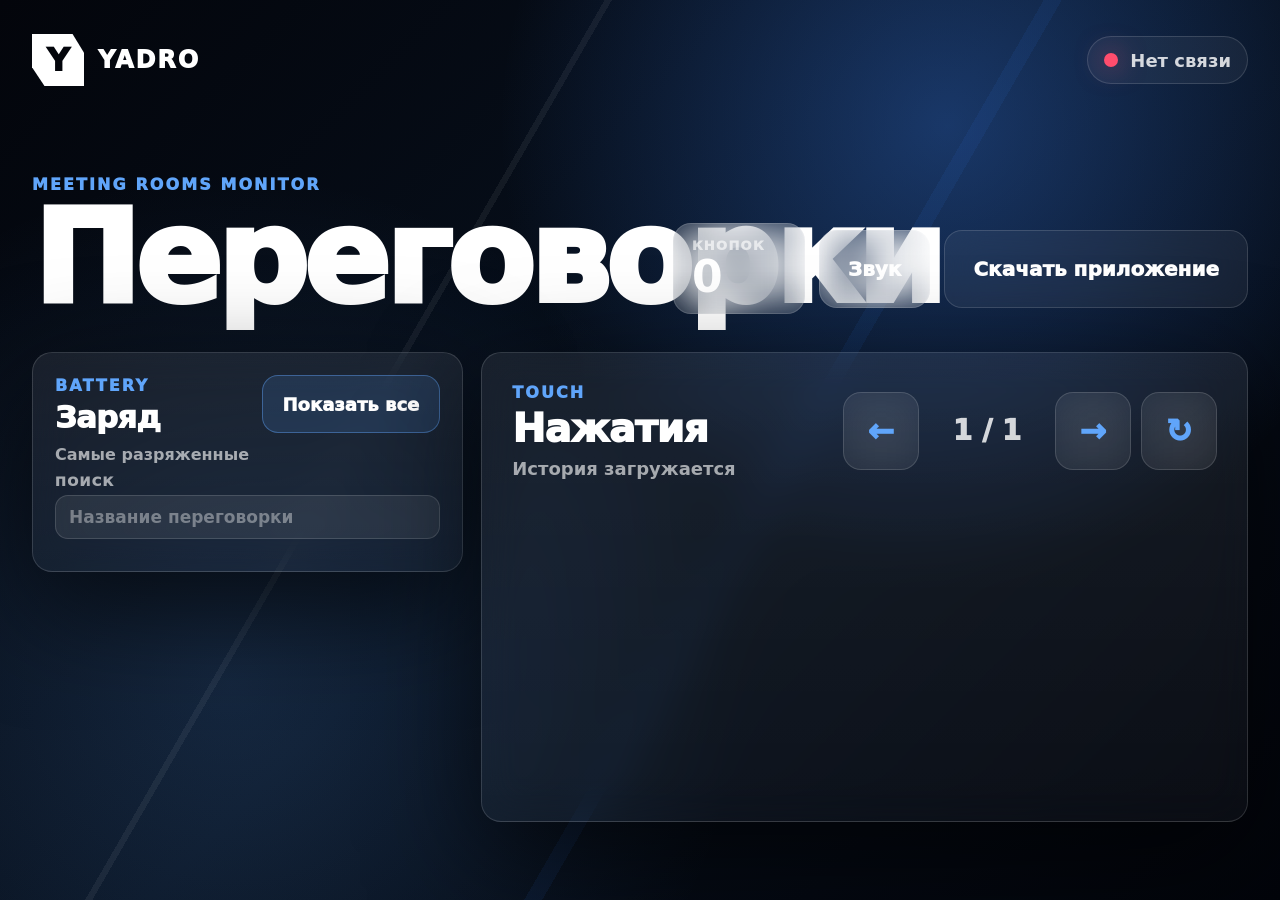
==== static/index.html @ 80857445 "Initial PereHomeLab release" ====
<!doctype html>
<html lang="ru">
  <head>
    <meta charset="utf-8" />
    <meta name="viewport" content="width=device-width, initial-scale=1" />
    <title>Переговорки</title>
    <link rel="stylesheet" href="/static/styles.css?v=16" />
  </head>
  <body>
    <main class="screen">
      <header class="top-nav">
        <div class="brand">
          <div class="brand-mark">Y</div>
          <div class="brand-text">YADRO</div>
        </div>
        <div class="nav-status">
          <span id="connectionBadge" class="dot wait"></span>
          <span id="statusText">Подключение</span>
        </div>
      </header>

      <section class="hero">
        <div class="hero-copy">
          <div class="kicker">Meeting rooms monitor</div>
          <h1>Переговорки</h1>
        </div>
        <div class="hero-metrics">
          <div class="metric">
            <span>Кнопок</span>
            <strong id="watchedCount">0</strong>
          </div>
          <button id="enableSoundButton" class="sound-button">Звук</button>
          <a class="download-button" href="/static/downloads/kiosk-browser.zip" download>Скачать приложение</a>
        </div>
      </section>

      <section class="layout dashboard">
        <section class="battery-panel">
          <div class="panel-head compact">
            <div>
              <span class="section-label">Battery</span>
              <h2>Заряд</h2>
            </div>
            <button id="toggleBatteriesButton" class="mini-button">Показать все</button>
          </div>
          <div id="batterySummary" class="battery-summary">Самые разряженные</div>
          <label class="battery-search">
            <span>Поиск</span>
            <input id="batterySearchInput" type="search" placeholder="Название переговорки" autocomplete="off" />
          </label>
          <div id="batteryList" class="battery-list"></div>
        </section>

        <section class="history-panel">
          <div class="panel-head compact">
            <div>
              <span class="section-label">Touch</span>
              <h2>Нажатия</h2>
              <div id="historySummary" class="history-summary">История загружается</div>
            </div>
            <div class="pager">
              <button id="prevPageButton" class="ghost-button">←</button>
              <div id="pageInfo" class="page-info">1 / 1</div>
              <button id="nextPageButton" class="ghost-button">→</button>
              <button id="refreshHistoryButton" class="ghost-button">↻</button>
            </div>
          </div>
          <div id="historyList" class="history-list"></div>
        </section>
      </section>
    </main>

    <section id="popup" class="popup hidden">
      <div class="popup-card">
        <div class="popup-top">
          <div>
            <span class="section-label">Alert</span>
            <h2 id="popupTitle">Нажатие</h2>
          </div>
          <span id="popupCount" class="popup-count">1</span>
        </div>
        <div id="popupList" class="popup-list"></div>
        <button id="clearPopupButton" class="fa-button popup-fa">...</button>
      </div>
    </section>

    <section id="detailsModal" class="details-modal hidden">
      <div class="details-card">
        <button id="detailsCloseButton" class="details-close">×</button>
        <span class="section-label">Детали</span>
        <h2 id="detailsName">Переговорка</h2>
        <dl class="details-grid">
          <div>
            <dt>Нажата</dt>
            <dd id="detailsPressedAt">—</dd>
          </div>
          <div>
            <dt id="detailsAckLabel">...</dt>
            <dd id="detailsAcknowledgedAt">—</dd>
          </div>
        </dl>
      </div>
    </section>

    <audio id="alertAudio" preload="auto"></audio>
    <script src="/static/app.js?v=17"></script>
  </body>
</html>
---- static/styles.css ----
:root {
  color-scheme: dark;
  --bg: #02040a;
  --panel: rgba(7, 11, 20, 0.86);
  --panel-solid: #080d18;
  --panel-soft: rgba(255, 255, 255, 0.055);
  --line: rgba(255, 255, 255, 0.14);
  --text: #ffffff;
  --muted: rgba(255, 255, 255, 0.62);
  --soft: rgba(255, 255, 255, 0.82);
  --blue: #3b82f6;
  --blue-2: #60a5fa;
  --green: #40d98f;
  --red: #ff4d6d;
  --amber: #ffd54a;
  --shadow: 0 34px 110px rgba(0, 0, 0, 0.62);
}

* {
  box-sizing: border-box;
}

html,
body {
  min-height: 100%;
}

body {
  margin: 0;
  min-height: 100vh;
  overflow-x: hidden;
  background:
    radial-gradient(circle at 74% 14%, rgba(59, 130, 246, 0.35), transparent 28rem),
    radial-gradient(circle at 18% 76%, rgba(96, 165, 250, 0.16), transparent 32rem),
    linear-gradient(135deg, #03050b 0%, #07101d 48%, #02040a 100%);
  color: var(--text);
  font-family: "Segoe UI", Inter, system-ui, sans-serif;
}

body::before {
  content: "";
  position: fixed;
  inset: 0;
  pointer-events: none;
  background:
    linear-gradient(120deg, transparent 0 58%, rgba(59, 130, 246, 0.1) 58% 59%, transparent 59%),
    linear-gradient(300deg, transparent 0 66%, rgba(255, 255, 255, 0.075) 66% 66.4%, transparent 66.4%);
  opacity: 0.8;
}

.screen {
  position: relative;
  width: min(1840px, calc(100vw - 64px));
  min-height: 100vh;
  margin: 0 auto;
  padding: 28px 0 34px;
}

.top-nav {
  display: flex;
  align-items: center;
  justify-content: space-between;
  min-height: 64px;
}

.brand,
.nav-status,
.hero-metrics {
  display: flex;
  align-items: center;
}

.brand {
  gap: 14px;
}

.brand-mark {
  display: grid;
  place-items: center;
  width: 52px;
  height: 52px;
  background: #fff;
  color: #03050b;
  font-size: 32px;
  font-weight: 1000;
  line-height: 1;
  clip-path: polygon(0 0, 78% 0, 100% 36%, 100% 100%, 24% 100%, 0 64%);
}

.brand-text {
  font-size: 24px;
  font-weight: 1000;
  letter-spacing: 0.08em;
}

.nav-status {
  gap: 12px;
  min-height: 48px;
  padding: 0 16px;
  border: 1px solid var(--line);
  border-radius: 999px;
  background: rgba(255, 255, 255, 0.05);
  color: var(--soft);
  font-size: 18px;
  font-weight: 800;
}

.dot {
  width: 14px;
  height: 14px;
  border-radius: 999px;
  background: var(--muted);
}

.dot.ok {
  background: var(--green);
  box-shadow: 0 0 28px rgba(64, 217, 143, 0.78);
}

.dot.error {
  background: var(--red);
  box-shadow: 0 0 28px rgba(255, 77, 109, 0.72);
}

.dot.wait {
  background: var(--amber);
  box-shadow: 0 0 28px rgba(255, 213, 74, 0.64);
}

.hero {
  display: grid;
  grid-template-columns: minmax(0, 1fr) auto;
  align-items: end;
  gap: 32px;
  min-height: 260px;
  padding: 34px 0 38px;
}

.kicker,
.section-label {
  color: var(--blue-2);
  font-size: 16px;
  font-weight: 1000;
  letter-spacing: 0.13em;
  text-transform: uppercase;
}

h1,
h2,
p {
  margin: 0;
}

h1 {
  margin-top: 10px;
  font-size: clamp(86px, 10vw, 172px);
  font-weight: 1000;
  line-height: 0.86;
  letter-spacing: -0.04em;
}

h2 {
  margin-top: 8px;
  font-size: clamp(34px, 3.1vw, 58px);
  font-weight: 950;
  line-height: 0.95;
  letter-spacing: -0.025em;
}

.hero-metrics {
  gap: 14px;
}

.metric,
.sound-button,
.download-button,
.ghost-button {
  border: 1px solid var(--line);
  background: rgba(255, 255, 255, 0.06);
  backdrop-filter: blur(18px);
}

.metric {
  min-width: 132px;
  padding: 14px 18px;
  border-radius: 18px;
}

.metric span {
  display: block;
  color: var(--muted);
  font-size: 13px;
  font-weight: 1000;
  letter-spacing: 0.1em;
  text-transform: uppercase;
}

.metric strong {
  display: block;
  margin-top: 2px;
  font-size: 44px;
  line-height: 1;
}

.sound-button,
.download-button,
.ghost-button {
  min-height: 78px;
  border-radius: 18px;
  color: var(--text);
  cursor: pointer;
  font: inherit;
  font-size: 20px;
  font-weight: 950;
}

.sound-button,
.download-button {
  padding: 0 28px;
}

.download-button {
  display: inline-flex;
  align-items: center;
  justify-content: center;
  text-decoration: none;
  white-space: nowrap;
}

.download-button:hover {
  border-color: rgba(255, 255, 255, 0.34);
  background: rgba(96, 165, 250, 0.18);
}

.ghost-button {
  width: 76px;
  color: var(--blue-2);
  font-size: 32px;
}

.ghost-button:disabled {
  cursor: not-allowed;
  opacity: 0.28;
}

.layout {
  display: grid;
  gap: 18px;
}

.layout.single {
  grid-template-columns: 1fr;
}

.history-panel {
  border: 1px solid var(--line);
  border-radius: 20px;
  background: linear-gradient(180deg, rgba(255,255,255,0.07), rgba(255,255,255,0.035));
  box-shadow: var(--shadow);
  backdrop-filter: blur(20px);
}

.history-panel {
  min-height: calc(100vh - 430px);
  padding: 30px;
}

.panel-head {
  display: flex;
  align-items: flex-start;
  justify-content: space-between;
  gap: 24px;
  margin-bottom: 24px;
}

.panel-head.compact {
  align-items: center;
}

.pager {
  display: flex;
  align-items: center;
  gap: 10px;
}

.page-info {
  min-width: 116px;
  color: var(--soft);
  font-size: 28px;
  font-weight: 1000;
  text-align: center;
}

.fa-button {
  min-width: 154px;
  min-height: 84px;
  border: 0;
  border-radius: 18px;
  background: #fff;
  color: #03050b;
  cursor: pointer;
  font: inherit;
  font-size: 36px;
  font-weight: 1000;
  box-shadow: 0 18px 55px rgba(255, 255, 255, 0.16);
}

.fa-button:hover:not(:disabled) {
  background: var(--blue);
  color: #fff;
}

.fa-button:disabled {
  cursor: not-allowed;
  opacity: 0.28;
  box-shadow: none;
}

.popup-list,
.history-list {
  display: grid;
}

.popup-list {
  gap: 16px;
  max-height: min(52vh, 560px);
  overflow-y: auto;
  overscroll-behavior: contain;
  padding-right: 8px;
}

.popup-list::-webkit-scrollbar {
  width: 10px;
}

.popup-list::-webkit-scrollbar-track {
  background: rgba(255, 255, 255, 0.06);
  border-radius: 999px;
}

.popup-list::-webkit-scrollbar-thumb {
  background: rgba(96, 165, 250, 0.72);
  border-radius: 999px;
}

.history-list {
  grid-template-columns: repeat(auto-fit, minmax(360px, 1fr));
  gap: 12px;
  max-height: none;
  overflow: visible;
}

.press,
.history-item {
  display: grid;
  grid-template-columns: minmax(0, 1fr) auto;
  gap: 20px;
  align-items: center;
  border: 1px solid var(--line);
  border-radius: 18px;
  background: rgba(255, 255, 255, 0.06);
}

.press {
  min-height: 130px;
  padding: 24px;
  border-left: 8px solid var(--blue);
  background:
    linear-gradient(90deg, rgba(59, 130, 246, 0.24), rgba(255,255,255,0.055) 42%),
    rgba(255, 255, 255, 0.055);
}

.history-item {
  min-height: 86px;
  padding: 16px 18px;
  cursor: pointer;
  transition: border-color 0.18s ease, background 0.18s ease, transform 0.18s ease;
}

.history-item:hover,
.history-item:focus-visible {
  border-color: rgba(96, 165, 250, 0.68);
  background: rgba(96, 165, 250, 0.12);
  outline: none;
  transform: translateY(-1px);
}

.history-item.fresh {
  border-color: rgba(255, 213, 74, 0.72);
  background:
    linear-gradient(90deg, rgba(255, 213, 74, 0.28), rgba(255, 255, 255, 0.06) 48%),
    rgba(255, 213, 74, 0.1);
  box-shadow: 0 0 0 1px rgba(255, 213, 74, 0.16), 0 18px 48px rgba(255, 213, 74, 0.1);
}

.history-item.fresh .time {
  color: var(--amber);
}

.name {
  color: var(--text);
  font-size: clamp(32px, 3.2vw, 60px);
  font-weight: 1000;
  line-height: 1.02;
  letter-spacing: -0.025em;
  word-break: break-word;
}

.time {
  margin-top: 10px;
  color: var(--blue-2);
  font-size: clamp(22px, 1.9vw, 34px);
  font-weight: 950;
}

.history-item .name {
  font-size: clamp(22px, 1.65vw, 34px);
  letter-spacing: -0.015em;
}

.history-item .time {
  margin-top: 6px;
  color: var(--muted);
  font-size: clamp(15px, 1vw, 20px);
}

.popup {
  position: fixed;
  inset: 0;
  z-index: 20;
  display: grid;
  place-items: center;
  padding: 56px;
  background: rgba(2, 4, 10, 0.78);
  backdrop-filter: blur(14px);
}

.popup.hidden {
  display: none;
}

.popup-card {
  width: min(1220px, calc(100vw - 112px));
  max-height: calc(100vh - 112px);
  display: flex;
  flex-direction: column;
  overflow: hidden;
  border: 1px solid rgba(255, 255, 255, 0.16);
  border-radius: 24px;
  background:
    radial-gradient(circle at 90% 0%, rgba(59, 130, 246, 0.28), transparent 26rem),
    #050816;
  box-shadow: var(--shadow);
  padding: 36px;
}

.popup-top {
  display: flex;
  align-items: flex-start;
  justify-content: space-between;
  gap: 24px;
  margin-bottom: 26px;
}

.popup-top h2 {
  font-size: clamp(64px, 6vw, 104px);
  letter-spacing: -0.05em;
}

.popup-count {
  min-width: 82px;
  padding: 14px 20px;
  border-radius: 18px;
  background: var(--blue);
  text-align: center;
  font-size: 42px;
  font-weight: 1000;
}

.popup .press {
  min-height: 152px;
  border-left-width: 10px;
}

.popup.many .popup-list {
  grid-template-columns: repeat(2, minmax(0, 1fr));
  max-height: min(50vh, 520px);
}

.popup.many .press {
  min-height: 118px;
  padding: 20px;
  border-left-width: 8px;
}

.popup.many .name {
  font-size: clamp(26px, 2.4vw, 44px);
}

.popup.many .time {
  margin-top: 6px;
  font-size: clamp(17px, 1.45vw, 26px);
}

.popup-fa {
  flex: 0 0 auto;
  width: 100%;
  min-height: 98px;
  margin-top: 24px;
  font-size: 46px;
}

.details-modal {
  position: fixed;
  inset: 0;
  z-index: 30;
  display: grid;
  place-items: center;
  padding: 42px;
  background: rgba(2, 4, 10, 0.72);
  backdrop-filter: blur(14px);
}

.details-modal.hidden {
  display: none;
}

.details-card {
  position: relative;
  width: min(760px, calc(100vw - 48px));
  border: 1px solid rgba(255, 255, 255, 0.16);
  border-radius: 24px;
  background:
    radial-gradient(circle at 88% 0%, rgba(59, 130, 246, 0.24), transparent 22rem),
    #050816;
  box-shadow: var(--shadow);
  padding: 34px;
}

.details-close {
  position: absolute;
  top: 18px;
  right: 18px;
  width: 46px;
  height: 46px;
  border: 1px solid var(--line);
  border-radius: 999px;
  background: rgba(255, 255, 255, 0.08);
  color: #fff;
  cursor: pointer;
  font-size: 32px;
  line-height: 1;
}

.details-card h2 {
  max-width: 620px;
  margin-top: 10px;
  font-size: clamp(38px, 5vw, 72px);
}

.details-grid {
  display: grid;
  gap: 16px;
  margin: 28px 0 0;
}

.details-grid div {
  border: 1px solid var(--line);
  border-radius: 16px;
  padding: 18px;
  background: rgba(255, 255, 255, 0.06);
}

.details-grid dt {
  color: var(--muted);
  font-size: 15px;
  font-weight: 1000;
  letter-spacing: 0.12em;
  text-transform: uppercase;
}

.details-grid dd {
  margin: 8px 0 0;
  color: var(--text);
  font-size: clamp(26px, 3vw, 42px);
  font-weight: 950;
}

@media (max-width: 1180px) {
  .hero {
    grid-template-columns: 1fr;
    min-height: auto;
    padding: 28px 0 30px;
  }

  .hero-metrics {
    justify-content: flex-start;
  }

  .history-list {
    grid-template-columns: repeat(2, minmax(0, 1fr));
    max-height: none;
  }
}

@media (max-width: 760px) {
  .screen {
    width: min(100vw - 24px, 680px);
    padding: 14px 0 20px;
  }

  .top-nav,
  .hero,
  .panel-head {
    grid-template-columns: 1fr;
    flex-direction: column;
    align-items: stretch;
  }

  .top-nav {
    gap: 14px;
  }

  .brand-mark {
    width: 42px;
    height: 42px;
    font-size: 26px;
  }

  .brand-text {
    font-size: 19px;
  }

  .nav-status {
    min-height: 44px;
    padding: 0 14px;
    font-size: 15px;
  }

  .hero {
    gap: 18px;
    padding: 28px 0 22px;
  }

  .kicker,
  .section-label {
    font-size: 12px;
  }

  h1 {
    font-size: clamp(54px, 18vw, 88px);
  }

  h2 {
    font-size: clamp(30px, 9vw, 42px);
  }

  .hero-metrics,
  .nav-status {
    justify-content: flex-start;
  }

  .hero-metrics {
    display: grid;
    grid-template-columns: repeat(3, minmax(0, 1fr));
    gap: 10px;
  }

  .metric {
    min-width: 0;
    padding: 12px 14px;
    border-radius: 14px;
  }

  .metric strong {
    font-size: 34px;
  }

  .sound-button,
  .download-button,
  .ghost-button {
    min-height: 62px;
    border-radius: 14px;
    font-size: 17px;
  }

  .layout {
    gap: 12px;
  }

  .history-panel {
    min-height: auto;
    padding: 16px;
    border-radius: 16px;
  }

  .panel-head {
    gap: 14px;
    margin-bottom: 16px;
  }

  .pager {
    display: grid;
    grid-template-columns: 1fr auto 1fr 1fr;
    gap: 8px;
  }

  .page-info {
    min-width: 76px;
    font-size: 18px;
  }

  .history-list {
    grid-template-columns: 1fr;
    gap: 10px;
  }

  .press,
  .history-item {
    grid-template-columns: 1fr;
    gap: 8px;
  }

  .history-item {
    min-height: 82px;
    padding: 14px 15px;
    border-radius: 14px;
  }

  .history-item .name {
    font-size: clamp(21px, 6vw, 28px);
    line-height: 1.08;
  }

  .history-item .time {
    margin-top: 5px;
    font-size: clamp(15px, 4.2vw, 18px);
  }

  .popup {
    align-items: stretch;
    padding: 12px;
  }

  .popup-card {
    width: 100%;
    max-height: calc(100vh - 24px);
    padding: 18px;
    border-radius: 18px;
  }

  .popup-list,
  .popup.many .popup-list {
    grid-template-columns: 1fr;
    max-height: calc(100vh - 230px);
    padding-right: 4px;
  }

  .popup-top {
    gap: 14px;
    margin-bottom: 16px;
  }

  .popup-top h2 {
    font-size: clamp(42px, 14vw, 64px);
  }

  .popup-count {
    min-width: 58px;
    padding: 10px 14px;
    border-radius: 14px;
    font-size: 28px;
  }

  .popup .press {
    min-height: 104px;
    padding: 18px;
  }

  .popup.many .press {
    min-height: 92px;
    padding: 15px;
  }

  .name {
    font-size: clamp(28px, 8vw, 42px);
  }

  .time {
    font-size: clamp(18px, 5vw, 24px);
  }

  .popup-fa {
    min-height: 74px;
    font-size: 34px;
    border-radius: 16px;
  }

  .details-modal {
    padding: 12px;
  }

  .details-card {
    width: 100%;
    padding: 22px;
    border-radius: 18px;
  }

  .details-card h2 {
    padding-right: 48px;
    font-size: clamp(34px, 10vw, 52px);
  }

  .details-grid dd {
    font-size: clamp(22px, 6vw, 32px);
  }
}

@media (max-width: 430px) {
  .screen {
    width: min(100vw - 16px, 420px);
    padding-top: 10px;
  }

  .brand-text {
    display: none;
  }

  .hero-metrics {
    grid-template-columns: 1fr;
  }

  .pager {
    grid-template-columns: 1fr 1fr;
  }

  .page-info {
    grid-column: 1 / -1;
    order: -1;
    width: 100%;
  }
}

/* Battery dashboard */
.layout.dashboard {
  grid-template-columns: minmax(420px, 0.82fr) minmax(620px, 1.18fr);
  align-items: start;
}

.battery-panel,
.history-panel {
  border: 1px solid var(--line);
  border-radius: 20px;
  background: linear-gradient(180deg, rgba(255,255,255,0.07), rgba(255,255,255,0.035));
  box-shadow: var(--shadow);
  backdrop-filter: blur(20px);
}

.battery-panel {
  min-height: calc(100vh - 430px);
  padding: 30px;
  position: sticky;
  top: 22px;
}

.mini-button {
  min-height: 58px;
  padding: 0 20px;
  border: 1px solid rgba(96, 165, 250, 0.42);
  border-radius: 16px;
  background: rgba(96, 165, 250, 0.14);
  color: var(--text);
  cursor: pointer;
  font: inherit;
  font-size: 18px;
  font-weight: 950;
  white-space: nowrap;
}

.mini-button:hover {
  background: rgba(96, 165, 250, 0.24);
  border-color: rgba(96, 165, 250, 0.72);
}

.battery-summary {
  margin: -8px 0 18px;
  color: var(--muted);
  font-size: 18px;
  font-weight: 800;
}

.battery-list {
  display: grid;
  gap: 12px;
  max-height: min(58vh, 680px);
  overflow-y: auto;
  overscroll-behavior: contain;
  padding-right: 8px;
}

.battery-list.expanded {
  max-height: calc(100vh - 330px);
}

.battery-list::-webkit-scrollbar {
  width: 10px;
}

.battery-list::-webkit-scrollbar-track {
  background: rgba(255, 255, 255, 0.06);
  border-radius: 999px;
}

.battery-list::-webkit-scrollbar-thumb {
  background: rgba(96, 165, 250, 0.72);
  border-radius: 999px;
}

.battery-item {
  display: grid;
  grid-template-columns: minmax(0, 1fr) auto;
  gap: 18px;
  align-items: center;
  min-height: 108px;
  padding: 18px;
  border: 1px solid rgba(255, 255, 255, 0.13);
  border-radius: 18px;
  background: rgba(255, 255, 255, 0.055);
  transition: transform 0.18s ease, border-color 0.18s ease, background 0.18s ease;
}

.battery-item:hover {
  transform: translateY(-1px);
  border-color: rgba(96, 165, 250, 0.46);
  background: rgba(96, 165, 250, 0.11);
}

.battery-item.low {
  border-color: rgba(255, 213, 74, 0.42);
  background: linear-gradient(90deg, rgba(255, 213, 74, 0.12), rgba(255,255,255,0.05));
}

.battery-item.critical {
  border-color: rgba(255, 77, 109, 0.58);
  background: linear-gradient(90deg, rgba(255, 77, 109, 0.16), rgba(255,255,255,0.05));
}

.battery-item .name {
  overflow: hidden;
  color: var(--text);
  font-size: clamp(22px, 1.7vw, 32px);
  font-weight: 1000;
  line-height: 1.05;
  text-overflow: ellipsis;
}

.battery-entity {
  overflow: hidden;
  margin-top: 7px;
  color: rgba(255, 255, 255, 0.45);
  font-size: 13px;
  font-weight: 750;
  text-overflow: ellipsis;
  white-space: nowrap;
}

.battery-meter {
  height: 9px;
  margin-top: 13px;
  overflow: hidden;
  border-radius: 999px;
  background: rgba(255, 255, 255, 0.12);
}

.battery-meter span {
  display: block;
  height: 100%;
  border-radius: inherit;
  background: linear-gradient(90deg, var(--red), var(--amber) 42%, var(--green));
  box-shadow: 0 0 22px rgba(96, 165, 250, 0.25);
}

.battery-percent {
  min-width: 86px;
  text-align: right;
  color: var(--text);
  font-size: clamp(34px, 3vw, 54px);
  font-weight: 1000;
  line-height: 1;
  letter-spacing: -0.04em;
}

@media (max-width: 1180px) {
  .layout.dashboard {
    grid-template-columns: 1fr;
  }

  .battery-panel {
    position: static;
    min-height: auto;
  }

  .battery-list {
    grid-template-columns: repeat(2, minmax(0, 1fr));
    max-height: none;
    overflow: visible;
  }
}

@media (max-width: 760px) {
  .layout.dashboard {
    grid-template-columns: 1fr;
  }

  .battery-panel {
    min-height: auto;
    padding: 16px;
    border-radius: 16px;
  }

  .mini-button {
    width: 100%;
    min-height: 58px;
    font-size: 17px;
  }

  .battery-summary {
    margin: -4px 0 14px;
    font-size: 15px;
  }

  .battery-list,
  .battery-list.expanded {
    grid-template-columns: 1fr;
    max-height: none;
    overflow: visible;
    padding-right: 0;
  }

  .battery-item {
    min-height: 96px;
    padding: 15px;
    border-radius: 14px;
  }

  .battery-item .name {
    font-size: clamp(21px, 6vw, 28px);
  }

  .battery-percent {
    min-width: 70px;
    font-size: clamp(32px, 10vw, 44px);
  }
}

/* Battery compact refinement */
.layout.dashboard {
  grid-template-columns: minmax(360px, 0.72fr) minmax(680px, 1.28fr);
}

.battery-panel {
  align-self: start;
  min-height: 0;
  max-height: calc(100vh - 330px);
  overflow: hidden;
}

.battery-list,
.battery-list.expanded {
  grid-template-columns: 1fr;
  max-height: calc(100vh - 505px);
  min-height: 0;
  overflow-y: auto;
}

.battery-list.expanded {
  max-height: calc(100vh - 505px);
}

.battery-item {
  min-height: 88px;
  padding: 14px 16px;
  gap: 14px;
  border-radius: 16px;
}

.battery-item .name {
  font-size: clamp(20px, 1.3vw, 28px);
  line-height: 1.08;
}

.battery-meta {
  margin-top: 7px;
  color: rgba(255, 255, 255, 0.58);
  font-size: clamp(14px, 0.9vw, 17px);
  font-weight: 850;
}

.battery-item.low .battery-meta {
  color: var(--amber);
}

.battery-item.critical {
  border-color: rgba(255, 77, 109, 0.78);
  box-shadow: inset 0 0 0 1px rgba(255, 77, 109, 0.22), 0 18px 60px rgba(255, 77, 109, 0.12);
}

.battery-item.critical .battery-meta {
  color: #ff8fa3;
}

.battery-meter {
  height: 8px;
  margin-top: 10px;
}

.battery-percent {
  min-width: 76px;
  font-size: clamp(30px, 2.3vw, 46px);
}

.battery-summary {
  margin-bottom: 14px;
}

@media (max-width: 1180px) {
  .battery-panel {
    max-height: none;
    overflow: visible;
  }

  .battery-list,
  .battery-list.expanded {
    grid-template-columns: repeat(2, minmax(0, 1fr));
    max-height: none;
    overflow: visible;
  }
}

@media (max-width: 760px) {
  .battery-list,
  .battery-list.expanded {
    grid-template-columns: 1fr;
  }
}

.history-summary {
  margin-top: 10px;
  color: var(--muted);
  font-size: 18px;
  font-weight: 850;
}

@media (max-width: 760px) {
  .history-summary {
    font-size: 15px;
  }
}

/* Battery search */
.battery-search {
  display: grid;
  gap: 8px;
  margin: 0 0 14px;
}

.battery-search span {
  color: var(--muted);
  font-size: 13px;
  font-weight: 1000;
  letter-spacing: 0.1em;
  text-transform: uppercase;
}

.battery-search input {
  width: 100%;
  min-height: 54px;
  border: 1px solid rgba(255, 255, 255, 0.14);
  border-radius: 15px;
  outline: none;
  background: rgba(255, 255, 255, 0.075);
  color: var(--text);
  font: inherit;
  font-size: 20px;
  font-weight: 850;
  padding: 0 16px;
}

.battery-search input::placeholder {
  color: rgba(255, 255, 255, 0.38);
}

.battery-search input:focus {
  border-color: rgba(96, 165, 250, 0.78);
  box-shadow: 0 0 0 4px rgba(96, 165, 250, 0.12);
}

@media (max-width: 760px) {
  .battery-search input {
    min-height: 50px;
    font-size: 17px;
  }
}

/* Battery TV fit fix */
.battery-panel {
  display: flex;
  flex-direction: column;
  max-height: calc(100vh - 345px);
  padding: 22px;
}

.battery-panel .panel-head {
  flex: 0 0 auto;
  margin-bottom: 14px;
}

.battery-panel h2 {
  font-size: clamp(30px, 2.4vw, 46px);
}

.battery-summary {
  flex: 0 0 auto;
  margin: -2px 0 10px;
  font-size: 16px;
}

.battery-search {
  flex: 0 0 auto;
  gap: 6px;
  margin-bottom: 10px;
}

.battery-search input {
  min-height: 44px;
  border-radius: 13px;
  font-size: 17px;
  padding: 0 13px;
}

.battery-list,
.battery-list.expanded {
  flex: 1 1 auto;
  max-height: none;
  min-height: 0;
  overflow-y: auto;
  padding-right: 6px;
}

.battery-item {
  min-height: 68px;
  padding: 10px 12px;
  gap: 10px;
  border-radius: 14px;
}

.battery-item .name {
  font-size: clamp(17px, 1.05vw, 23px);
  line-height: 1.05;
}

.battery-meta {
  margin-top: 4px;
  font-size: clamp(12px, 0.75vw, 14px);
}

.battery-meter {
  height: 6px;
  margin-top: 7px;
}

.battery-percent {
  min-width: 58px;
  font-size: clamp(25px, 1.8vw, 36px);
}

@media (min-width: 1181px) and (max-height: 820px) {
  .battery-panel {
    max-height: calc(100vh - 300px);
    padding: 18px;
  }

  .battery-item {
    min-height: 58px;
    padding: 8px 10px;
  }

  .battery-meter {
    display: none;
  }
}

@media (max-width: 1180px) {
  .battery-panel {
    display: block;
    max-height: none;
    overflow: visible;
  }

  .battery-list,
  .battery-list.expanded {
    overflow: visible;
  }
}
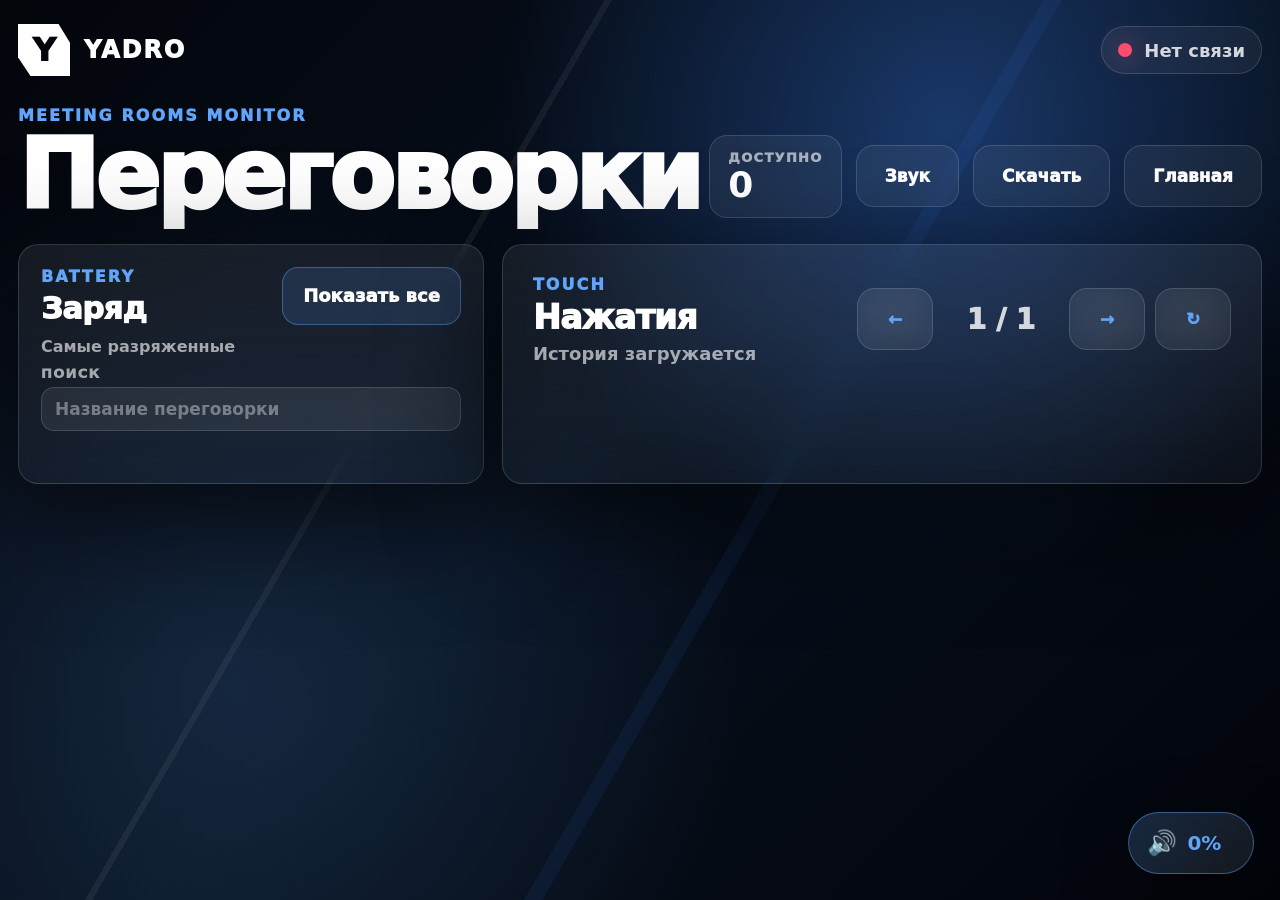
==== commit 9fe095df: "Release" ====
--- a/static/index.html
+++ b/static/index.html
@@ -4,7 +4,7 @@
     <meta charset="utf-8" />
     <meta name="viewport" content="width=device-width, initial-scale=1" />
     <title>Переговорки</title>
-    <link rel="stylesheet" href="/static/styles.css?v=16" />
+    <link rel="stylesheet" href="/static/styles.css?v=70" />
   </head>
   <body>
     <main class="screen">
@@ -26,13 +26,15 @@
         </div>
         <div class="hero-metrics">
           <div class="metric">
-            <span>Кнопок</span>
+            <span>Доступно</span>
             <strong id="watchedCount">0</strong>
           </div>
           <button id="enableSoundButton" class="sound-button">Звук</button>
-          <a class="download-button" href="/static/downloads/kiosk-browser.zip" download>Скачать приложение</a>
+          <a class="download-button" href="/static/downloads/PereHomeLabKiosk.exe" download>Скачать</a>
+          <a class="download-button" href="/">Главная</a>
         </div>
       </section>
+
 
       <section class="layout dashboard">
         <section class="battery-panel">
@@ -62,7 +64,7 @@
               <button id="prevPageButton" class="ghost-button">←</button>
               <div id="pageInfo" class="page-info">1 / 1</div>
               <button id="nextPageButton" class="ghost-button">→</button>
-              <button id="refreshHistoryButton" class="ghost-button">↻</button>
+              <button id="refreshHistoryButton" class="ghost-button" title="Обновить историю и заряд">↻</button>
             </div>
           </div>
           <div id="historyList" class="history-list"></div>
@@ -102,7 +104,68 @@
       </div>
     </section>
 
+    <section id="batteryModal" class="details-modal hidden">
+      <div class="details-card battery-details-card">
+        <button id="batteryCloseButton" class="details-close">×</button>
+        <span class="section-label">Battery</span>
+        <h2 id="batteryDetailsName">Переговорка</h2>
+        <div class="battery-details-percent" id="batteryDetailsPercent">—</div>
+        <dl class="details-grid battery-details-grid">
+          <div>
+            <dt>Данные получены</dt>
+            <dd id="batteryDetailsUpdated">—</dd>
+          </div>
+          <div>
+            <dt>Значение HA обновилось</dt>
+            <dd id="batteryDetailsChanged">—</dd>
+          </div>
+          <div>
+            <dt>Статус</dt>
+            <dd id="batteryDetailsStatus">—</dd>
+          </div>
+          <div>
+            <dt>Регион</dt>
+            <dd id="batteryDetailsArea">—</dd>
+          </div>
+          <div>
+            <dt>Датчик заряда</dt>
+            <dd id="batteryDetailsEntity">—</dd>
+          </div>
+          <div>
+            <dt>Кнопка</dt>
+            <dd id="batteryDetailsButtonEntity">—</dd>
+          </div>
+          <div>
+            <dt>Сырое значение HA</dt>
+            <dd id="batteryDetailsRaw">—</dd>
+          </div>
+        </dl>
+      </div>
+    </section>
+
+    <section id="volumeWidget" class="volume-widget">
+      <button id="volumeToggleButton" class="volume-toggle" type="button" aria-expanded="false" title="Громкость уведомлений">
+        <span>🔊</span>
+        <strong id="volumeBadge">100%</strong>
+      </button>
+      <div id="volumePanel" class="volume-panel hidden">
+        <div class="volume-panel-head">
+          <span class="section-label">Sound</span>
+          <button id="volumeCloseButton" class="details-close small-close" type="button">×</button>
+        </div>
+        <h2>Громкость</h2>
+        <label class="volume-control" title="Громкость уведомлений">
+          <strong id="volumeValue">100%</strong>
+          <input id="volumeSlider" type="range" min="0" max="100" step="1" value="100" />
+        </label>
+        <label class="volume-number">
+          <input id="volumeInput" type="number" min="0" max="100" step="1" value="100" inputmode="numeric" />
+        </label>
+        <button id="volumeTestButton" class="volume-test-button" type="button">Проверить</button>
+      </div>
+    </section>
+
     <audio id="alertAudio" preload="auto"></audio>
-    <script src="/static/app.js?v=17"></script>
+    <script src="/static/app.js?v=70"></script>
   </body>
 </html>
--- a/static/styles.css
+++ b/static/styles.css
@@ -60,7 +60,9 @@
   display: flex;
   align-items: center;
   justify-content: space-between;
+  gap: 16px;
   min-height: 64px;
+  flex-wrap: wrap;
 }
 
 .brand,
@@ -169,10 +171,13 @@
 
 .hero-metrics {
   gap: 14px;
+  flex-wrap: wrap;
+  justify-content: flex-end;
 }
 
 .metric,
 .sound-button,
+.volume-control,
 .download-button,
 .ghost-button {
   border: 1px solid var(--line);
@@ -203,6 +208,7 @@
 }
 
 .sound-button,
+.volume-control,
 .download-button,
 .ghost-button {
   min-height: 78px;
@@ -219,6 +225,271 @@
   padding: 0 28px;
 }
 
+.volume-control {
+  display: grid;
+  grid-template-columns: 1fr auto;
+  grid-template-rows: auto auto;
+  column-gap: 14px;
+  row-gap: 7px;
+  min-width: 260px;
+  padding: 12px 18px;
+  cursor: default;
+}
+
+.volume-control span {
+  color: var(--muted);
+  font-size: 13px;
+  font-weight: 1000;
+  letter-spacing: 0.1em;
+  text-transform: uppercase;
+}
+
+.volume-control strong {
+  color: var(--blue-2);
+  font-size: 20px;
+  font-weight: 1000;
+  text-align: right;
+}
+
+.volume-control input[type="range"] {
+  grid-column: 1 / -1;
+  width: 100%;
+  height: 28px;
+  margin: 0;
+  cursor: pointer;
+  accent-color: var(--blue-2);
+}
+
+.volume-control input[type="range"]::-webkit-slider-runnable-track {
+  height: 10px;
+  border-radius: 999px;
+  background: rgba(255, 255, 255, 0.16);
+}
+
+.volume-control input[type="range"]::-webkit-slider-thumb {
+  width: 26px;
+  height: 26px;
+  margin-top: -8px;
+  border: 3px solid #fff;
+  border-radius: 999px;
+  background: var(--blue-2);
+  box-shadow: 0 8px 22px rgba(96, 165, 250, 0.35);
+  appearance: none;
+}
+
+.volume-control input[type="range"]::-moz-range-track {
+  height: 10px;
+  border-radius: 999px;
+  background: rgba(255, 255, 255, 0.16);
+}
+
+.volume-control input[type="range"]::-moz-range-thumb {
+  width: 22px;
+  height: 22px;
+  border: 3px solid #fff;
+  border-radius: 999px;
+  background: var(--blue-2);
+  box-shadow: 0 8px 22px rgba(96, 165, 250, 0.35);
+}
+
+.volume-widget {
+  position: fixed;
+  right: clamp(16px, 2vw, 34px);
+  bottom: clamp(16px, 2vw, 34px);
+  z-index: 24;
+}
+
+.volume-toggle {
+  display: inline-flex;
+  align-items: center;
+  gap: 10px;
+  min-width: 126px;
+  min-height: 62px;
+  padding: 0 18px;
+  border: 1px solid rgba(96, 165, 250, 0.46);
+  border-radius: 999px;
+  background: linear-gradient(135deg, rgba(96, 165, 250, 0.22), rgba(255, 255, 255, 0.08));
+  color: var(--text);
+  cursor: pointer;
+  font: inherit;
+  font-weight: 1000;
+  box-shadow: 0 20px 70px rgba(0, 0, 0, 0.42);
+  backdrop-filter: blur(18px);
+}
+
+.volume-toggle span {
+  font-size: 24px;
+}
+
+.volume-toggle strong {
+  color: var(--blue-2);
+  font-size: 20px;
+}
+
+.volume-panel {
+  position: absolute;
+  right: 0;
+  bottom: calc(100% + 12px);
+  width: min(360px, calc(100vw - 32px));
+  padding: 20px;
+  border: 1px solid rgba(255, 255, 255, 0.16);
+  border-radius: 22px;
+  background:
+    radial-gradient(circle at 88% 0%, rgba(96, 165, 250, 0.24), transparent 16rem),
+    rgba(5, 8, 22, 0.96);
+  box-shadow: var(--shadow);
+  backdrop-filter: blur(20px);
+}
+
+.volume-panel.hidden {
+  display: none;
+}
+
+.volume-panel-head {
+  display: flex;
+  align-items: center;
+  justify-content: space-between;
+  gap: 12px;
+}
+
+.volume-panel h2 {
+  margin-bottom: 18px;
+  font-size: clamp(34px, 4vw, 48px);
+}
+
+.small-close {
+  position: static;
+  width: 38px;
+  height: 38px;
+  font-size: 26px;
+}
+
+.volume-panel .volume-control {
+  display: grid;
+  grid-template-columns: 1fr;
+  min-width: 0;
+  width: 100%;
+  margin-bottom: 14px;
+  padding: 16px;
+  border-radius: 16px;
+}
+
+.volume-panel .volume-control strong {
+  margin-bottom: 6px;
+  font-size: 34px;
+  text-align: left;
+}
+
+.volume-panel .volume-control input[type="range"] {
+  height: 42px;
+}
+
+.volume-panel .volume-control input[type="range"]::-webkit-slider-runnable-track {
+  height: 16px;
+  border: 1px solid rgba(255, 255, 255, 0.18);
+  border-radius: 999px;
+  background: linear-gradient(90deg, rgba(96, 165, 250, 0.68), rgba(255, 255, 255, 0.16));
+}
+
+.volume-panel .volume-control input[type="range"]::-webkit-slider-thumb {
+  width: 36px;
+  height: 36px;
+  margin-top: -11px;
+  border: 5px solid #fff;
+  border-radius: 999px;
+  background: linear-gradient(135deg, #60a5fa, #2563eb);
+  box-shadow:
+    0 0 0 7px rgba(96, 165, 250, 0.18),
+    0 14px 34px rgba(96, 165, 250, 0.52);
+  appearance: none;
+}
+
+.volume-panel .volume-control input[type="range"]:focus-visible::-webkit-slider-thumb {
+  box-shadow:
+    0 0 0 9px rgba(255, 255, 255, 0.22),
+    0 0 0 16px rgba(96, 165, 250, 0.18),
+    0 14px 34px rgba(96, 165, 250, 0.52);
+}
+
+.volume-panel .volume-control input[type="range"]::-moz-range-track {
+  height: 16px;
+  border: 1px solid rgba(255, 255, 255, 0.18);
+  border-radius: 999px;
+  background: linear-gradient(90deg, rgba(96, 165, 250, 0.68), rgba(255, 255, 255, 0.16));
+}
+
+.volume-panel .volume-control input[type="range"]::-moz-range-thumb {
+  width: 30px;
+  height: 30px;
+  border: 5px solid #fff;
+  border-radius: 999px;
+  background: linear-gradient(135deg, #60a5fa, #2563eb);
+  box-shadow:
+    0 0 0 7px rgba(96, 165, 250, 0.18),
+    0 14px 34px rgba(96, 165, 250, 0.52);
+}
+
+.volume-number {
+  display: grid;
+  gap: 8px;
+}
+
+.volume-number span {
+  color: var(--muted);
+  font-size: 13px;
+  font-weight: 1000;
+  letter-spacing: 0.1em;
+  text-transform: uppercase;
+}
+
+.volume-number input {
+  width: 100%;
+  min-height: 56px;
+  border: 1px solid rgba(255, 255, 255, 0.14);
+  border-radius: 16px;
+  outline: none;
+  background: rgba(255, 255, 255, 0.075);
+  color: var(--text);
+  font: inherit;
+  font-size: 28px;
+  font-weight: 1000;
+  padding: 0 16px;
+  text-align: center;
+}
+
+.volume-number input:focus {
+  border-color: rgba(96, 165, 250, 0.78);
+  box-shadow: 0 0 0 4px rgba(96, 165, 250, 0.12);
+}
+
+.volume-panel .volume-control {
+  grid-column: auto;
+}
+
+.volume-test-button {
+  width: 100%;
+  min-height: 58px;
+  margin-top: 14px;
+  border: 1px solid rgba(96, 165, 250, 0.54);
+  border-radius: 16px;
+  background: linear-gradient(135deg, rgba(96, 165, 250, 0.24), rgba(255, 255, 255, 0.08));
+  color: var(--text);
+  cursor: pointer;
+  font: inherit;
+  font-size: 20px;
+  font-weight: 1000;
+}
+
+.volume-test-button:hover:not(:disabled) {
+  border-color: rgba(96, 165, 250, 0.86);
+  background: rgba(96, 165, 250, 0.28);
+}
+
+.volume-test-button:disabled {
+  cursor: wait;
+  opacity: 0.72;
+}
+
 .download-button {
   display: inline-flex;
   align-items: center;
@@ -241,6 +512,35 @@
 .ghost-button:disabled {
   cursor: not-allowed;
   opacity: 0.28;
+}
+
+.ghost-button.loading {
+  color: var(--amber);
+  opacity: 1;
+  animation: refresh-pulse 0.8s ease-in-out infinite alternate;
+}
+
+.ghost-button.success {
+  color: var(--green);
+  border-color: rgba(64, 217, 143, 0.58);
+  background: rgba(64, 217, 143, 0.13);
+  opacity: 1;
+}
+
+.ghost-button.error {
+  color: var(--red);
+  border-color: rgba(255, 77, 109, 0.62);
+  background: rgba(255, 77, 109, 0.13);
+  opacity: 1;
+}
+
+@keyframes refresh-pulse {
+  from {
+    transform: scale(0.96);
+  }
+  to {
+    transform: scale(1.04);
+  }
 }
 
 .layout {
@@ -346,6 +646,8 @@
 .history-list {
   grid-template-columns: repeat(auto-fit, minmax(360px, 1fr));
   gap: 12px;
+  align-content: start;
+  align-items: start;
   max-height: none;
   overflow: visible;
 }
@@ -361,6 +663,28 @@
   background: rgba(255, 255, 255, 0.06);
 }
 
+.history-copy {
+  min-width: 0;
+}
+
+.area-badge {
+  display: inline-block;
+  max-width: 100%;
+  margin-bottom: 7px;
+  padding: 5px 10px;
+  overflow: hidden;
+  border: 1px solid rgba(96, 165, 250, 0.32);
+  border-radius: 999px;
+  background: rgba(96, 165, 250, 0.13);
+  color: var(--blue-2);
+  font-size: clamp(12px, 0.78vw, 15px);
+  font-weight: 1000;
+  line-height: 1.1;
+  text-overflow: ellipsis;
+  text-transform: uppercase;
+  white-space: nowrap;
+}
+
 .press {
   min-height: 130px;
   padding: 24px;
@@ -398,6 +722,8 @@
 }
 
 .name {
+  min-width: 0;
+  overflow-wrap: anywhere;
   color: var(--text);
   font-size: clamp(32px, 3.2vw, 60px);
   font-weight: 1000;
@@ -414,8 +740,12 @@
 }
 
 .history-item .name {
+  display: -webkit-box;
+  overflow: hidden;
   font-size: clamp(22px, 1.65vw, 34px);
   letter-spacing: -0.015em;
+  -webkit-box-orient: vertical;
+  -webkit-line-clamp: 2;
 }
 
 .history-item .time {
@@ -586,6 +916,29 @@
   font-weight: 950;
 }
 
+.battery-details-card {
+  width: min(920px, calc(100vw - 48px));
+}
+
+.battery-details-percent {
+  margin-top: 18px;
+  color: var(--text);
+  font-size: clamp(76px, 8vw, 132px);
+  font-weight: 1000;
+  line-height: 0.9;
+  letter-spacing: -0.04em;
+}
+
+.battery-details-grid {
+  grid-template-columns: repeat(2, minmax(0, 1fr));
+}
+
+.battery-details-grid dd {
+  overflow-wrap: anywhere;
+  font-size: clamp(18px, 1.8vw, 28px);
+  line-height: 1.16;
+}
+
 @media (max-width: 1180px) {
   .hero {
     grid-template-columns: 1fr;
@@ -607,6 +960,10 @@
   .screen {
     width: min(100vw - 24px, 680px);
     padding: 14px 0 20px;
+  }
+
+  .battery-details-grid {
+    grid-template-columns: 1fr;
   }
 
   .top-nav,
@@ -882,6 +1239,21 @@
   border-color: rgba(96, 165, 250, 0.72);
 }
 
+.mini-button:disabled {
+  cursor: not-allowed;
+  opacity: 0.4;
+}
+
+.danger-button {
+  border-color: rgba(248, 113, 113, 0.48);
+  background: rgba(248, 113, 113, 0.12);
+}
+
+.danger-button:hover {
+  border-color: rgba(248, 113, 113, 0.82);
+  background: rgba(248, 113, 113, 0.22);
+}
+
 .battery-summary {
   margin: -8px 0 18px;
   color: var(--muted);
@@ -894,7 +1266,7 @@
   gap: 12px;
   max-height: min(58vh, 680px);
   overflow-y: auto;
-  overscroll-behavior: contain;
+  overscroll-behavior: auto;
   padding-right: 8px;
 }
 
@@ -926,13 +1298,19 @@
   border: 1px solid rgba(255, 255, 255, 0.13);
   border-radius: 18px;
   background: rgba(255, 255, 255, 0.055);
-  transition: transform 0.18s ease, border-color 0.18s ease, background 0.18s ease;
+  cursor: pointer;
+  transition: border-color 0.18s ease, background 0.18s ease, box-shadow 0.18s ease;
+}
+
+.battery-item:focus-visible {
+  outline: 3px solid rgba(96, 165, 250, 0.72);
+  outline-offset: 3px;
 }
 
 .battery-item:hover {
-  transform: translateY(-1px);
   border-color: rgba(96, 165, 250, 0.46);
   background: rgba(96, 165, 250, 0.11);
+  box-shadow: inset 0 0 0 1px rgba(96, 165, 250, 0.12);
 }
 
 .battery-item.low {
@@ -1302,3 +1680,1105 @@
     overflow: visible;
   }
 }
+
+/* Dashboard balance: battery and history should stay visible together */
+.top-nav,
+.hero,
+.hero-metrics {
+  min-width: 0;
+}
+
+.nav-status {
+  max-width: 100%;
+  min-width: 0;
+}
+
+#statusText {
+  min-width: 0;
+  overflow: hidden;
+  text-overflow: ellipsis;
+  white-space: nowrap;
+}
+
+.hero {
+  grid-template-columns: minmax(0, 1fr) minmax(340px, max-content);
+}
+
+.hero-copy {
+  min-width: 0;
+}
+
+.hero-metrics {
+  max-width: min(760px, 100%);
+}
+
+.sound-button,
+.download-button {
+  white-space: nowrap;
+}
+
+.layout.dashboard {
+  height: max(420px, calc(100vh - clamp(285px, 30vh, 390px)));
+  min-height: 0;
+  align-items: stretch;
+}
+
+.battery-panel,
+.history-panel {
+  display: flex;
+  flex-direction: column;
+  min-height: 0;
+  max-height: 100%;
+  overflow: hidden;
+}
+
+.battery-panel {
+  position: static;
+}
+
+.history-panel .panel-head,
+.battery-panel .panel-head,
+.battery-summary,
+.battery-search {
+  flex: 0 0 auto;
+}
+
+.history-list {
+  flex: 1 1 auto;
+  min-height: 0;
+  align-content: start;
+  align-items: start;
+  overflow-y: auto;
+  overscroll-behavior: contain;
+  padding-right: 6px;
+}
+
+@media (max-width: 1180px) {
+  .layout.dashboard {
+    grid-template-columns: 1fr;
+    height: auto;
+  }
+
+  .battery-panel,
+  .history-panel {
+    max-height: min(42vh, 520px);
+    min-height: 260px;
+    overflow: hidden;
+  }
+
+  .battery-list,
+  .battery-list.expanded,
+  .history-list {
+    overflow-y: auto;
+  }
+}
+
+@media (max-width: 760px) {
+  .hero {
+    grid-template-columns: 1fr;
+  }
+
+  .hero-metrics {
+    max-width: 100%;
+  }
+
+  .battery-panel,
+  .history-panel {
+    max-height: none;
+    min-height: 0;
+  }
+}
+
+/* City areas */
+.city-strip {
+  margin: -14px 0 24px;
+}
+
+.city-tabs {
+  display: flex;
+  gap: 12px;
+  overflow-x: auto;
+  padding: 4px 0 12px;
+  scrollbar-width: thin;
+}
+
+.city-tab {
+  display: inline-flex;
+  align-items: center;
+  gap: 14px;
+  min-height: 72px;
+  padding: 0 22px;
+  border: 1px solid var(--line);
+  border-radius: 18px;
+  background: rgba(255, 255, 255, 0.065);
+  color: var(--text);
+  cursor: pointer;
+  font: inherit;
+  white-space: nowrap;
+}
+
+.city-tab span {
+  font-size: 24px;
+  font-weight: 1000;
+}
+
+.city-tab strong {
+  display: grid;
+  place-items: center;
+  min-width: 42px;
+  height: 42px;
+  border-radius: 999px;
+  background: rgba(96, 165, 250, 0.18);
+  color: var(--blue-2);
+  font-size: 20px;
+  font-weight: 1000;
+}
+
+.city-tab.active {
+  border-color: rgba(96, 165, 250, 0.78);
+  background: linear-gradient(135deg, rgba(59, 130, 246, 0.34), rgba(255,255,255,0.07));
+  box-shadow: 0 18px 60px rgba(59, 130, 246, 0.18);
+}
+
+.admin-panel {
+  margin: 0 0 24px;
+  padding: 26px;
+  border: 1px solid var(--line);
+  border-radius: 20px;
+  background: linear-gradient(180deg, rgba(255,255,255,0.075), rgba(255,255,255,0.035));
+  box-shadow: var(--shadow);
+  backdrop-filter: blur(20px);
+}
+
+.admin-panel.hidden {
+  display: none;
+}
+
+.admin-note {
+  margin: -8px 0 18px;
+  color: var(--muted);
+  font-size: 18px;
+  font-weight: 800;
+}
+
+.admin-tabs {
+  display: flex;
+  flex-wrap: wrap;
+  gap: 12px;
+  margin: -12px 0 24px;
+}
+
+.admin-tab {
+  min-height: 52px;
+  padding: 0 22px;
+  border: 1px solid rgba(255, 255, 255, 0.14);
+  border-radius: 16px;
+  background: rgba(255, 255, 255, 0.07);
+  color: var(--soft);
+  font: inherit;
+  font-size: 18px;
+  font-weight: 950;
+  cursor: pointer;
+}
+
+.admin-tab.active {
+  color: var(--text);
+  border-color: rgba(96, 165, 250, 0.6);
+  background: rgba(96, 165, 250, 0.2);
+  box-shadow: 0 0 28px rgba(96, 165, 250, 0.16);
+}
+
+.admin-tab-panel {
+  display: none;
+}
+
+.admin-tab-panel.active {
+  display: block;
+}
+
+.admin-area-list {
+  display: grid;
+  grid-template-columns: repeat(auto-fit, minmax(360px, 1fr));
+  gap: 12px;
+}
+
+.admin-area {
+  display: grid;
+  gap: 10px;
+  padding: 16px;
+  border: 1px solid rgba(255, 255, 255, 0.13);
+  border-radius: 16px;
+  background: rgba(255, 255, 255, 0.055);
+}
+
+.admin-area-title {
+  color: var(--text);
+  font-size: 24px;
+  font-weight: 1000;
+}
+
+.admin-area-meta {
+  color: var(--muted);
+  font-size: 14px;
+  font-weight: 800;
+}
+
+.admin-area input[type="text"],
+.admin-area input[type="number"],
+.admin-area input:not([type]),
+.admin-area select,
+.admin-user-card input,
+.admin-user-create input {
+  width: 100%;
+  min-height: 48px;
+  border: 1px solid rgba(255,255,255,0.14);
+  border-radius: 12px;
+  background: rgba(255,255,255,0.075);
+  color: var(--text);
+  font: inherit;
+  font-size: 18px;
+  font-weight: 850;
+  padding: 0 12px;
+}
+
+.admin-area select {
+  cursor: pointer;
+}
+
+.admin-area option {
+  color: #0f172a;
+}
+
+.admin-area-actions {
+  display: flex;
+  flex-wrap: wrap;
+  gap: 10px;
+}
+
+.admin-log-list {
+  display: grid;
+  gap: 8px;
+  max-height: 420px;
+  overflow: auto;
+}
+
+.admin-log-item {
+  padding: 12px;
+  border: 1px solid rgba(248, 113, 113, 0.24);
+  border-radius: 12px;
+  background: rgba(127, 29, 29, 0.18);
+  color: var(--soft);
+  font-family: Consolas, "SFMono-Regular", monospace;
+  font-size: 13px;
+  line-height: 1.45;
+  overflow-wrap: anywhere;
+  white-space: pre-wrap;
+}
+
+.success-log {
+  border-color: rgba(34, 197, 94, 0.24);
+  background: rgba(20, 83, 45, 0.18);
+}
+
+.admin-user-create {
+  display: grid;
+  grid-template-columns: minmax(180px, 1fr) minmax(180px, 1fr) auto;
+  gap: 12px;
+  margin-bottom: 16px;
+}
+
+.admin-user-list {
+  display: grid;
+  grid-template-columns: repeat(auto-fit, minmax(360px, 1fr));
+  gap: 12px;
+}
+
+.admin-user-card {
+  display: grid;
+  gap: 10px;
+  padding: 16px;
+  border: 1px solid rgba(255, 255, 255, 0.13);
+  border-radius: 16px;
+  background: rgba(255, 255, 255, 0.055);
+}
+
+.login-log-head {
+  margin-top: 26px;
+}
+
+.hidden {
+  display: none !important;
+}
+
+.sound-upload {
+  display: grid;
+  grid-template-columns: minmax(260px, 1fr) auto;
+  gap: 12px;
+  align-items: center;
+  margin-bottom: 16px;
+}
+
+.sound-upload input[type="file"] {
+  min-height: 54px;
+  padding: 14px;
+  border: 1px dashed rgba(96, 165, 250, 0.42);
+  border-radius: 16px;
+  background: rgba(96, 165, 250, 0.08);
+  color: var(--soft);
+  font: inherit;
+  font-size: 16px;
+  font-weight: 850;
+}
+
+.sound-tools {
+  display: grid;
+  grid-template-columns: minmax(260px, 1fr) auto;
+  gap: 12px;
+  align-items: center;
+  margin-bottom: 16px;
+}
+
+.sound-tools input[type="search"] {
+  width: 100%;
+  min-height: 54px;
+  border: 1px solid rgba(255,255,255,0.14);
+  border-radius: 16px;
+  background: rgba(255,255,255,0.075);
+  color: var(--text);
+  font: inherit;
+  font-size: 18px;
+  font-weight: 850;
+  padding: 0 16px;
+}
+
+.sound-tools input[type="search"]::placeholder {
+  color: rgba(226, 232, 240, 0.55);
+}
+
+.sound-pager,
+.sound-actions {
+  display: flex;
+  align-items: center;
+  gap: 10px;
+}
+
+.sound-pager .mini-button {
+  min-width: 58px;
+  padding: 0 16px;
+}
+
+.sound-page-info {
+  min-width: 88px;
+  color: var(--soft);
+  font-size: 20px;
+  font-weight: 1000;
+  text-align: center;
+}
+
+.sound-library-list {
+  display: grid;
+  grid-template-columns: repeat(auto-fit, minmax(320px, 1fr));
+  gap: 12px;
+}
+
+.sound-library-item {
+  display: grid;
+  gap: 10px;
+  padding: 16px;
+  border: 1px solid rgba(255, 255, 255, 0.13);
+  border-radius: 16px;
+  background: rgba(255, 255, 255, 0.055);
+}
+
+.sound-library-item audio {
+  width: 100%;
+  height: 38px;
+}
+
+.admin-check {
+  display: inline-flex;
+  align-items: center;
+  gap: 10px;
+  color: var(--soft);
+  font-size: 16px;
+  font-weight: 850;
+}
+
+.admin-check input {
+  width: 20px;
+  height: 20px;
+}
+
+@media (max-width: 760px) {
+  .sound-upload,
+  .sound-tools,
+  .admin-user-create {
+    grid-template-columns: 1fr;
+  }
+
+  .sound-pager {
+    justify-content: space-between;
+  }
+
+  .city-tab {
+    min-height: 58px;
+    padding: 0 16px;
+    border-radius: 14px;
+  }
+
+  .city-tab span {
+    font-size: 18px;
+  }
+
+  .city-tab strong {
+    min-width: 34px;
+    height: 34px;
+    font-size: 16px;
+  }
+
+  .admin-panel {
+    padding: 16px;
+    border-radius: 16px;
+  }
+
+  .admin-area-list {
+    grid-template-columns: 1fr;
+  }
+}
+
+/* Region home */
+.home-screen {
+  min-height: 100vh;
+}
+
+.home-hero {
+  min-height: 230px;
+}
+
+.region-grid {
+  display: grid;
+  grid-template-columns: repeat(auto-fit, minmax(300px, 1fr));
+  gap: 18px;
+  padding-bottom: 40px;
+}
+
+.region-card {
+  min-height: 220px;
+  padding: 28px;
+  border: 1px solid var(--line);
+  border-radius: 24px;
+  background:
+    radial-gradient(circle at 78% 18%, rgba(96, 165, 250, 0.25), transparent 12rem),
+    linear-gradient(180deg, rgba(255,255,255,0.08), rgba(255,255,255,0.035));
+  color: var(--text);
+  text-decoration: none;
+  box-shadow: var(--shadow);
+  transition: transform 0.18s ease, border-color 0.18s ease, background 0.18s ease;
+}
+
+.region-card:hover {
+  transform: translateY(-3px);
+  border-color: rgba(96, 165, 250, 0.72);
+  background:
+    radial-gradient(circle at 78% 18%, rgba(96, 165, 250, 0.34), transparent 12rem),
+    linear-gradient(180deg, rgba(255,255,255,0.1), rgba(255,255,255,0.045));
+}
+
+.region-title {
+  min-height: 1.95em;
+  overflow-wrap: anywhere;
+  font-size: clamp(34px, 3.2vw, 58px);
+  font-weight: 1000;
+  line-height: 0.95;
+  letter-spacing: -0.035em;
+}
+
+.region-count {
+  margin-top: 34px;
+  font-size: clamp(58px, 6vw, 104px);
+  font-weight: 1000;
+  line-height: 0.9;
+  color: var(--blue-2);
+}
+
+.region-label {
+  margin-top: 10px;
+  color: var(--muted);
+  font-size: 18px;
+  font-weight: 900;
+  text-transform: uppercase;
+  letter-spacing: 0.08em;
+}
+
+@media (max-width: 760px) {
+  .region-grid {
+    grid-template-columns: 1fr;
+    gap: 12px;
+  }
+
+  .region-card {
+    min-height: 170px;
+    padding: 22px;
+    border-radius: 18px;
+  }
+}
+
+/* Compact regions page */
+.home-screen .top-nav {
+  min-height: 54px;
+}
+
+.home-hero {
+  min-height: 145px;
+  padding: 18px 0 24px;
+}
+
+.home-hero h1 {
+  font-size: clamp(58px, 7vw, 112px);
+}
+
+.region-grid {
+  grid-template-columns: repeat(auto-fill, minmax(240px, 1fr));
+  gap: 12px;
+}
+
+.region-card {
+  min-height: 138px;
+  padding: 20px;
+  border-radius: 18px;
+}
+
+.region-title {
+  display: -webkit-box;
+  overflow: hidden;
+  font-size: clamp(24px, 1.75vw, 34px);
+  line-height: 1;
+  -webkit-box-orient: vertical;
+  -webkit-line-clamp: 2;
+}
+
+.region-count {
+  margin-top: 22px;
+  font-size: clamp(42px, 4vw, 70px);
+}
+
+.region-label {
+  margin-top: 6px;
+  font-size: 13px;
+}
+
+.admin-hero {
+  min-height: 190px;
+  padding: 24px 0 30px;
+}
+
+.admin-hero h1 {
+  font-size: clamp(70px, 8vw, 128px);
+}
+
+/* Responsive stability layer */
+.top-download {
+  min-height: 54px;
+  padding: 0 20px;
+  font-size: 16px;
+}
+
+.layout.dashboard {
+  grid-template-columns: minmax(300px, 0.72fr) minmax(0, 1.28fr);
+}
+
+.battery-panel,
+.history-panel,
+.region-card,
+.history-item,
+.battery-item {
+  min-width: 0;
+}
+
+.history-list {
+  grid-template-columns: repeat(auto-fit, minmax(min(300px, 100%), 1fr));
+}
+
+@media (max-width: 1500px), (max-height: 820px) {
+  .screen {
+    width: min(100vw - 36px, 1840px);
+    padding-top: 18px;
+  }
+
+  .hero {
+    min-height: auto;
+    padding: 24px 0 26px;
+  }
+
+  h1 {
+    font-size: clamp(58px, 7.5vw, 116px);
+  }
+
+  h2 {
+    font-size: clamp(30px, 2.6vw, 48px);
+  }
+
+  .sound-button,
+  .download-button,
+  .volume-control,
+  .ghost-button {
+    min-height: 62px;
+    font-size: 17px;
+  }
+
+  .volume-control {
+    min-width: 220px;
+    padding: 10px 14px;
+  }
+
+  .metric strong {
+    font-size: 36px;
+  }
+}
+
+@media (max-width: 1320px) {
+  .layout.dashboard {
+    grid-template-columns: 1fr;
+  }
+
+  .battery-panel {
+    position: static;
+    max-height: none;
+    overflow: visible;
+  }
+
+  .battery-list,
+  .battery-list.expanded {
+    max-height: none;
+    overflow: visible;
+  }
+}
+
+@media (max-width: 900px) {
+  .hero-metrics {
+    display: grid;
+    grid-template-columns: repeat(auto-fit, minmax(150px, 1fr));
+    width: 100%;
+  }
+
+  .volume-control {
+    grid-column: 1 / -1;
+    min-width: 0;
+  }
+
+  .top-download {
+    width: 100%;
+  }
+}
+
+@media (max-width: 760px) {
+  .hero-metrics {
+    grid-template-columns: repeat(2, minmax(0, 1fr));
+  }
+
+  .volume-control {
+    grid-column: 1 / -1;
+  }
+}
+
+@media (max-width: 430px) {
+  .hero-metrics {
+    grid-template-columns: 1fr;
+  }
+
+  .volume-toggle {
+    min-width: 104px;
+    min-height: 54px;
+    padding: 0 14px;
+  }
+
+  .volume-toggle span {
+    font-size: 20px;
+  }
+
+  .volume-toggle strong {
+    font-size: 17px;
+  }
+}
+
+/* Final layout guard for kiosk/zoomed screens */
+.layout.dashboard {
+  height: max(420px, calc(100vh - clamp(285px, 30vh, 390px)));
+  min-height: 0;
+  align-items: stretch;
+}
+
+.battery-panel,
+.history-panel {
+  display: flex;
+  flex-direction: column;
+  min-height: 0;
+  max-height: 100%;
+  overflow: hidden;
+}
+
+.battery-panel {
+  position: static;
+}
+
+.battery-list,
+.battery-list.expanded,
+.history-list {
+  flex: 1 1 auto;
+  min-height: 0;
+  overflow-y: auto;
+  overscroll-behavior: auto;
+}
+
+.nav-status,
+.hero-metrics,
+.metric,
+.sound-button,
+.download-button {
+  min-width: 0;
+}
+
+#statusText {
+  overflow: hidden;
+  text-overflow: ellipsis;
+  white-space: nowrap;
+}
+
+@media (max-width: 1320px) {
+  .layout.dashboard {
+    height: auto;
+    grid-template-columns: minmax(300px, 0.76fr) minmax(420px, 1.24fr);
+  }
+
+  .battery-panel,
+  .history-panel {
+    max-height: min(62vh, 720px);
+    min-height: 240px;
+  }
+}
+
+@media (max-width: 760px) {
+  .layout.dashboard {
+    grid-template-columns: 1fr;
+  }
+
+  .battery-panel,
+  .history-panel {
+    max-height: none;
+    min-height: 0;
+  }
+}
+
+/* Long names guard */
+.region-title,
+.history-item .name,
+.press .name,
+.details-card h2 {
+  min-width: 0;
+  overflow-wrap: anywhere;
+}
+
+.region-title {
+  display: -webkit-box;
+  overflow: hidden;
+  -webkit-box-orient: vertical;
+  -webkit-line-clamp: 2;
+}
+
+.press .name {
+  display: -webkit-box;
+  overflow: hidden;
+  -webkit-box-orient: vertical;
+  -webkit-line-clamp: 3;
+}
+
+.popup.many .press .name {
+  -webkit-line-clamp: 2;
+}
+
+/* History cards fit guard */
+.history-item {
+  min-height: 104px;
+  align-items: start;
+  overflow: hidden;
+}
+
+.history-item.with-area {
+  min-height: 158px;
+}
+
+.history-item .area-badge {
+  max-width: min(100%, 170px);
+  margin-bottom: 7px;
+  padding: 4px 9px;
+  font-size: clamp(10px, 0.62vw, 13px);
+}
+
+.history-item .name {
+  display: -webkit-box;
+  overflow: hidden;
+  font-size: clamp(23px, 1.42vw, 31px);
+  line-height: 1.03;
+  -webkit-box-orient: vertical;
+  -webkit-line-clamp: 2;
+}
+
+.history-item.with-area .name {
+  font-size: clamp(20px, 1.18vw, 26px);
+  line-height: 1.02;
+}
+
+.history-item .time {
+  margin-top: 7px;
+  overflow: hidden;
+  color: var(--muted);
+  font-size: clamp(14px, 0.9vw, 17px);
+  line-height: 1.12;
+  text-overflow: ellipsis;
+  white-space: nowrap;
+}
+
+.history-item.with-area .time {
+  margin-top: 8px;
+  font-size: clamp(13px, 0.82vw, 16px);
+}
+
+.history-copy {
+  width: 100%;
+  min-width: 0;
+}
+
+/* Popup region grouping */
+.popup.grouped .popup-list {
+  display: grid;
+  grid-template-columns: repeat(auto-fit, minmax(320px, 1fr));
+  gap: 16px;
+}
+
+.popup-region-group {
+  display: grid;
+  gap: 10px;
+  min-width: 0;
+}
+
+.popup-region-title {
+  max-width: 100%;
+  overflow: hidden;
+  color: var(--blue-2);
+  font-size: clamp(18px, 1.35vw, 26px);
+  font-weight: 1000;
+  letter-spacing: 0.08em;
+  text-overflow: ellipsis;
+  text-transform: uppercase;
+  white-space: nowrap;
+}
+
+.popup.grouped .press {
+  min-height: 118px;
+  padding: 18px;
+}
+
+.popup.grouped .press .name {
+  font-size: clamp(24px, 2vw, 38px);
+  -webkit-line-clamp: 2;
+}
+
+.popup.grouped .press .time {
+  font-size: clamp(16px, 1.25vw, 22px);
+}
+
+/* Admin save feedback */
+.admin-save-status {
+  min-height: 22px;
+  color: var(--muted);
+  font-size: 14px;
+  font-weight: 900;
+}
+
+.admin-save-status.saving {
+  color: var(--blue-2);
+}
+
+.admin-save-status.success {
+  color: var(--green);
+}
+
+.admin-save-status.error {
+  color: var(--red);
+}
+
+/* History no stretch guard */
+.history-list {
+  align-content: start;
+  align-items: start;
+  grid-auto-rows: max-content;
+}
+
+.history-item {
+  align-self: start;
+  height: auto;
+  max-height: none;
+}
+
+/* Stable three-column history grid */
+.history-list {
+  grid-template-columns: repeat(3, minmax(0, 1fr));
+  justify-content: stretch;
+}
+
+@media (max-width: 1320px) {
+  .history-list {
+    grid-template-columns: repeat(2, minmax(0, 1fr));
+  }
+}
+
+@media (max-width: 760px) {
+  .history-list {
+    grid-template-columns: 1fr;
+  }
+}
+
+
+/* Split-screen stability */
+@media (min-width: 761px) and (max-width: 1180px) {
+  .screen {
+    width: min(100vw - 28px, 1180px);
+    padding-top: 18px;
+  }
+
+  .top-nav {
+    min-height: 52px;
+  }
+
+  .brand-mark {
+    width: 44px;
+    height: 44px;
+    font-size: 27px;
+  }
+
+  .brand-text {
+    font-size: 20px;
+  }
+
+  .nav-status {
+    min-height: 42px;
+    padding: 0 12px;
+    font-size: 15px;
+  }
+
+  .hero {
+    grid-template-columns: 1fr;
+    gap: 18px;
+    min-height: 0;
+    padding: 22px 0 24px;
+  }
+
+  h1 {
+    font-size: clamp(58px, 9vw, 108px);
+  }
+
+  .hero-metrics {
+    display: grid;
+    grid-template-columns: repeat(2, minmax(0, 1fr));
+    justify-content: stretch;
+    max-width: 100%;
+  }
+
+  .metric,
+  .sound-button,
+  .download-button {
+    width: 100%;
+    min-width: 0;
+    min-height: 58px;
+    padding: 0 14px;
+    font-size: 17px;
+  }
+
+  .metric strong {
+    font-size: 32px;
+  }
+
+  .layout.dashboard {
+    grid-template-columns: minmax(250px, 0.72fr) minmax(0, 1.28fr);
+    gap: 14px;
+    height: max(420px, calc(100vh - 245px));
+  }
+
+  .battery-panel,
+  .history-panel {
+    min-height: 0;
+    max-height: 100%;
+    overflow: hidden;
+  }
+
+  .battery-panel {
+    padding: 16px;
+  }
+
+  .history-panel {
+    padding: 18px;
+  }
+
+  .battery-panel h2,
+  .history-panel h2 {
+    font-size: clamp(28px, 4vw, 42px);
+  }
+
+  .battery-list,
+  .battery-list.expanded,
+  .history-list {
+    overflow-y: auto;
+  }
+
+  .battery-list,
+  .battery-list.expanded {
+    grid-template-columns: 1fr;
+  }
+
+  .history-list {
+    grid-template-columns: repeat(2, minmax(0, 1fr));
+  }
+
+  .history-item .name {
+    font-size: clamp(19px, 2.8vw, 26px);
+  }
+
+  .history-item .time {
+    font-size: clamp(12px, 1.8vw, 15px);
+  }
+
+  .panel-head.compact {
+    gap: 12px;
+  }
+
+  .pager {
+    grid-template-columns: 58px 78px 58px 58px;
+  }
+
+  .ghost-button {
+    min-height: 58px;
+    font-size: 24px;
+  }
+
+  .page-info {
+    width: 78px;
+    font-size: 26px;
+  }
+}
+
+/* Profile password form */
+.profile-password-form {
+  grid-template-columns: minmax(220px, 420px) auto;
+  justify-content: start;
+}
+
+@media (max-width: 760px) {
+  .profile-password-form {
+    grid-template-columns: 1fr;
+  }
+}
+
+/* Battery list should stay clean: name, meter, percent only */
+.battery-meta {
+  display: none;
+}
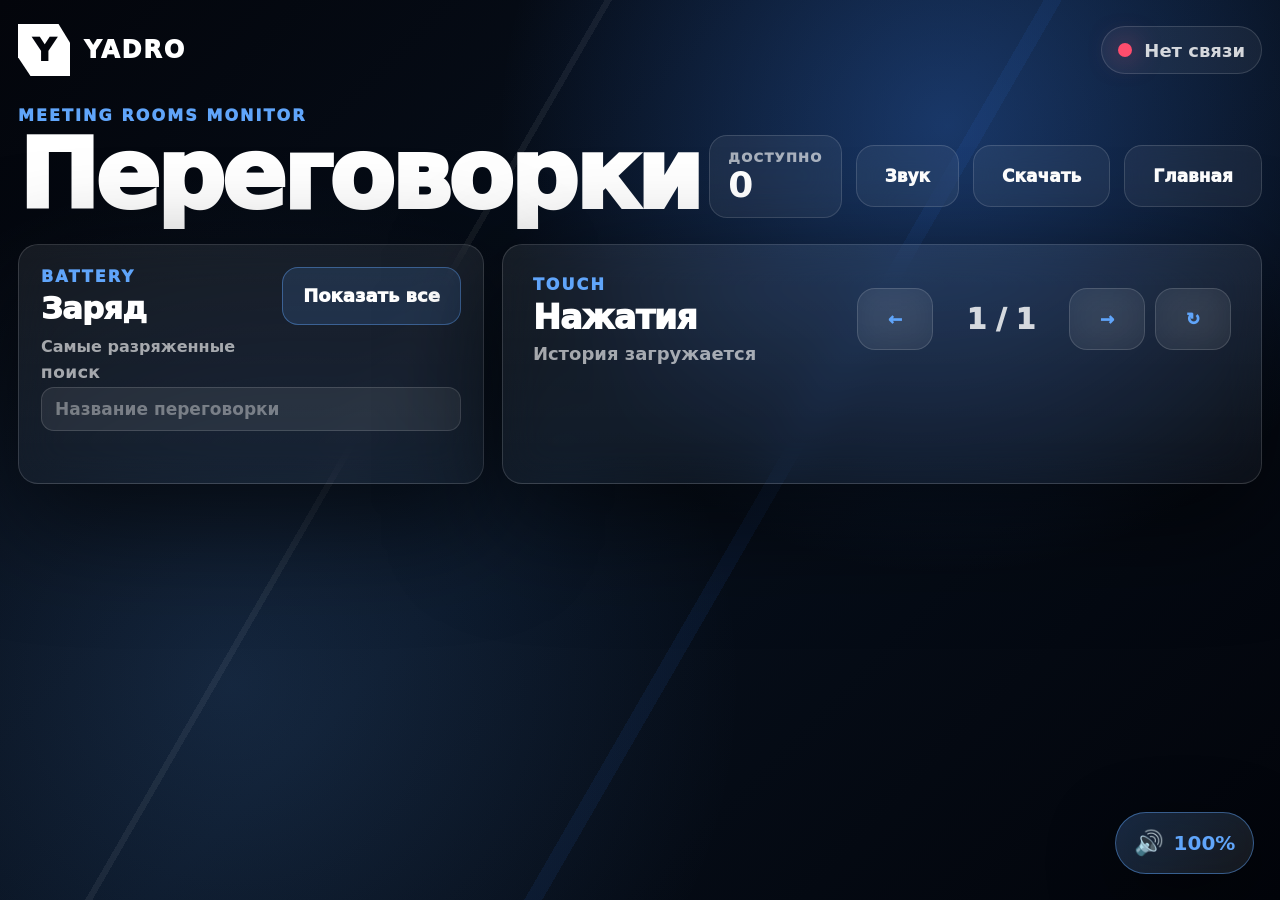
==== commit 0200bc7f: "Release" ====
--- a/static/index.html
+++ b/static/index.html
@@ -1,171 +1,171 @@
-<!doctype html>
-<html lang="ru">
-  <head>
-    <meta charset="utf-8" />
-    <meta name="viewport" content="width=device-width, initial-scale=1" />
-    <title>Переговорки</title>
-    <link rel="stylesheet" href="/static/styles.css?v=70" />
-  </head>
-  <body>
-    <main class="screen">
-      <header class="top-nav">
-        <div class="brand">
-          <div class="brand-mark">Y</div>
-          <div class="brand-text">YADRO</div>
-        </div>
-        <div class="nav-status">
-          <span id="connectionBadge" class="dot wait"></span>
-          <span id="statusText">Подключение</span>
-        </div>
-      </header>
-
-      <section class="hero">
-        <div class="hero-copy">
-          <div class="kicker">Meeting rooms monitor</div>
-          <h1>Переговорки</h1>
-        </div>
-        <div class="hero-metrics">
-          <div class="metric">
-            <span>Доступно</span>
-            <strong id="watchedCount">0</strong>
-          </div>
-          <button id="enableSoundButton" class="sound-button">Звук</button>
-          <a class="download-button" href="/static/downloads/PereHomeLabKiosk.exe" download>Скачать</a>
-          <a class="download-button" href="/">Главная</a>
-        </div>
-      </section>
-
-
-      <section class="layout dashboard">
-        <section class="battery-panel">
-          <div class="panel-head compact">
-            <div>
-              <span class="section-label">Battery</span>
-              <h2>Заряд</h2>
-            </div>
-            <button id="toggleBatteriesButton" class="mini-button">Показать все</button>
-          </div>
-          <div id="batterySummary" class="battery-summary">Самые разряженные</div>
-          <label class="battery-search">
-            <span>Поиск</span>
-            <input id="batterySearchInput" type="search" placeholder="Название переговорки" autocomplete="off" />
-          </label>
-          <div id="batteryList" class="battery-list"></div>
-        </section>
-
-        <section class="history-panel">
-          <div class="panel-head compact">
-            <div>
-              <span class="section-label">Touch</span>
-              <h2>Нажатия</h2>
-              <div id="historySummary" class="history-summary">История загружается</div>
-            </div>
-            <div class="pager">
-              <button id="prevPageButton" class="ghost-button">←</button>
-              <div id="pageInfo" class="page-info">1 / 1</div>
-              <button id="nextPageButton" class="ghost-button">→</button>
-              <button id="refreshHistoryButton" class="ghost-button" title="Обновить историю и заряд">↻</button>
-            </div>
-          </div>
-          <div id="historyList" class="history-list"></div>
-        </section>
-      </section>
-    </main>
-
-    <section id="popup" class="popup hidden">
-      <div class="popup-card">
-        <div class="popup-top">
-          <div>
-            <span class="section-label">Alert</span>
-            <h2 id="popupTitle">Нажатие</h2>
-          </div>
-          <span id="popupCount" class="popup-count">1</span>
-        </div>
-        <div id="popupList" class="popup-list"></div>
-        <button id="clearPopupButton" class="fa-button popup-fa">...</button>
-      </div>
-    </section>
-
-    <section id="detailsModal" class="details-modal hidden">
-      <div class="details-card">
-        <button id="detailsCloseButton" class="details-close">×</button>
-        <span class="section-label">Детали</span>
-        <h2 id="detailsName">Переговорка</h2>
-        <dl class="details-grid">
-          <div>
-            <dt>Нажата</dt>
-            <dd id="detailsPressedAt">—</dd>
-          </div>
-          <div>
-            <dt id="detailsAckLabel">...</dt>
-            <dd id="detailsAcknowledgedAt">—</dd>
-          </div>
-        </dl>
-      </div>
-    </section>
-
-    <section id="batteryModal" class="details-modal hidden">
-      <div class="details-card battery-details-card">
-        <button id="batteryCloseButton" class="details-close">×</button>
-        <span class="section-label">Battery</span>
-        <h2 id="batteryDetailsName">Переговорка</h2>
-        <div class="battery-details-percent" id="batteryDetailsPercent">—</div>
-        <dl class="details-grid battery-details-grid">
-          <div>
-            <dt>Данные получены</dt>
-            <dd id="batteryDetailsUpdated">—</dd>
-          </div>
-          <div>
-            <dt>Значение HA обновилось</dt>
-            <dd id="batteryDetailsChanged">—</dd>
-          </div>
-          <div>
-            <dt>Статус</dt>
-            <dd id="batteryDetailsStatus">—</dd>
-          </div>
-          <div>
-            <dt>Регион</dt>
-            <dd id="batteryDetailsArea">—</dd>
-          </div>
-          <div>
-            <dt>Датчик заряда</dt>
-            <dd id="batteryDetailsEntity">—</dd>
-          </div>
-          <div>
-            <dt>Кнопка</dt>
-            <dd id="batteryDetailsButtonEntity">—</dd>
-          </div>
-          <div>
-            <dt>Сырое значение HA</dt>
-            <dd id="batteryDetailsRaw">—</dd>
-          </div>
-        </dl>
-      </div>
-    </section>
-
-    <section id="volumeWidget" class="volume-widget">
-      <button id="volumeToggleButton" class="volume-toggle" type="button" aria-expanded="false" title="Громкость уведомлений">
-        <span>🔊</span>
-        <strong id="volumeBadge">100%</strong>
-      </button>
-      <div id="volumePanel" class="volume-panel hidden">
-        <div class="volume-panel-head">
-          <span class="section-label">Sound</span>
-          <button id="volumeCloseButton" class="details-close small-close" type="button">×</button>
-        </div>
-        <h2>Громкость</h2>
-        <label class="volume-control" title="Громкость уведомлений">
-          <strong id="volumeValue">100%</strong>
-          <input id="volumeSlider" type="range" min="0" max="100" step="1" value="100" />
-        </label>
-        <label class="volume-number">
-          <input id="volumeInput" type="number" min="0" max="100" step="1" value="100" inputmode="numeric" />
-        </label>
-        <button id="volumeTestButton" class="volume-test-button" type="button">Проверить</button>
-      </div>
-    </section>
-
-    <audio id="alertAudio" preload="auto"></audio>
-    <script src="/static/app.js?v=70"></script>
-  </body>
-</html>
+<!doctype html>
+<html lang="ru">
+  <head>
+    <meta charset="utf-8" />
+    <meta name="viewport" content="width=device-width, initial-scale=1" />
+    <title>Переговорки</title>
+    <link rel="stylesheet" href="/static/styles.css?v=72" />
+  </head>
+  <body>
+    <main class="screen">
+      <header class="top-nav">
+        <div class="brand">
+          <div class="brand-mark">Y</div>
+          <div class="brand-text">YADRO</div>
+        </div>
+        <div class="nav-status">
+          <span id="connectionBadge" class="dot wait"></span>
+          <span id="statusText">Подключение</span>
+        </div>
+      </header>
+
+      <section class="hero">
+        <div class="hero-copy">
+          <div class="kicker">Meeting rooms monitor</div>
+          <h1>Переговорки</h1>
+        </div>
+        <div class="hero-metrics">
+          <div class="metric">
+            <span>Доступно</span>
+            <strong id="watchedCount">0</strong>
+          </div>
+          <button id="enableSoundButton" class="sound-button">Звук</button>
+          <a class="download-button" href="/download-app" download>Скачать</a>
+          <a class="download-button" href="/">Главная</a>
+        </div>
+      </section>
+
+
+      <section class="layout dashboard">
+        <section class="battery-panel">
+          <div class="panel-head compact">
+            <div>
+              <span class="section-label">Battery</span>
+              <h2>Заряд</h2>
+            </div>
+            <button id="toggleBatteriesButton" class="mini-button">Показать все</button>
+          </div>
+          <div id="batterySummary" class="battery-summary">Самые разряженные</div>
+          <label class="battery-search">
+            <span>Поиск</span>
+            <input id="batterySearchInput" type="search" placeholder="Название переговорки" autocomplete="off" />
+          </label>
+          <div id="batteryList" class="battery-list"></div>
+        </section>
+
+        <section class="history-panel">
+          <div class="panel-head compact">
+            <div>
+              <span class="section-label">Touch</span>
+              <h2>Нажатия</h2>
+              <div id="historySummary" class="history-summary">История загружается</div>
+            </div>
+            <div class="pager">
+              <button id="prevPageButton" class="ghost-button">←</button>
+              <div id="pageInfo" class="page-info">1 / 1</div>
+              <button id="nextPageButton" class="ghost-button">→</button>
+              <button id="refreshHistoryButton" class="ghost-button" title="Обновить историю и заряд">↻</button>
+            </div>
+          </div>
+          <div id="historyList" class="history-list"></div>
+        </section>
+      </section>
+    </main>
+
+    <section id="popup" class="popup hidden">
+      <div class="popup-card">
+        <div class="popup-top">
+          <div>
+            <span class="section-label">Alert</span>
+            <h2 id="popupTitle">Нажатие</h2>
+          </div>
+          <span id="popupCount" class="popup-count">1</span>
+        </div>
+        <div id="popupList" class="popup-list"></div>
+        <button id="clearPopupButton" class="fa-button popup-fa">...</button>
+      </div>
+    </section>
+
+    <section id="detailsModal" class="details-modal hidden">
+      <div class="details-card">
+        <button id="detailsCloseButton" class="details-close">×</button>
+        <span class="section-label">Детали</span>
+        <h2 id="detailsName">Переговорка</h2>
+        <dl class="details-grid">
+          <div>
+            <dt>Нажата</dt>
+            <dd id="detailsPressedAt">—</dd>
+          </div>
+          <div>
+            <dt id="detailsAckLabel">...</dt>
+            <dd id="detailsAcknowledgedAt">—</dd>
+          </div>
+        </dl>
+      </div>
+    </section>
+
+    <section id="batteryModal" class="details-modal hidden">
+      <div class="details-card battery-details-card">
+        <button id="batteryCloseButton" class="details-close">×</button>
+        <span class="section-label">Battery</span>
+        <h2 id="batteryDetailsName">Переговорка</h2>
+        <div class="battery-details-percent" id="batteryDetailsPercent">—</div>
+        <dl class="details-grid battery-details-grid">
+          <div>
+            <dt>Данные получены</dt>
+            <dd id="batteryDetailsUpdated">—</dd>
+          </div>
+          <div>
+            <dt>Значение HA обновилось</dt>
+            <dd id="batteryDetailsChanged">—</dd>
+          </div>
+          <div>
+            <dt>Статус</dt>
+            <dd id="batteryDetailsStatus">—</dd>
+          </div>
+          <div>
+            <dt>Регион</dt>
+            <dd id="batteryDetailsArea">—</dd>
+          </div>
+          <div>
+            <dt>Датчик заряда</dt>
+            <dd id="batteryDetailsEntity">—</dd>
+          </div>
+          <div>
+            <dt>Кнопка</dt>
+            <dd id="batteryDetailsButtonEntity">—</dd>
+          </div>
+          <div>
+            <dt>Сырое значение HA</dt>
+            <dd id="batteryDetailsRaw">—</dd>
+          </div>
+        </dl>
+      </div>
+    </section>
+
+    <section id="volumeWidget" class="volume-widget">
+      <button id="volumeToggleButton" class="volume-toggle" type="button" aria-expanded="false" title="Громкость уведомлений">
+        <span>🔊</span>
+        <strong id="volumeBadge">100%</strong>
+      </button>
+      <div id="volumePanel" class="volume-panel hidden">
+        <div class="volume-panel-head">
+          <span class="section-label">Sound</span>
+          <button id="volumeCloseButton" class="details-close small-close" type="button">×</button>
+        </div>
+        <h2>Громкость</h2>
+        <label class="volume-control" title="Громкость уведомлений">
+          <strong id="volumeValue">100%</strong>
+          <input id="volumeSlider" type="range" min="0" max="100" step="1" value="100" />
+        </label>
+        <label class="volume-number">
+          <input id="volumeInput" type="number" min="0" max="100" step="1" value="100" inputmode="numeric" />
+        </label>
+        <button id="volumeTestButton" class="volume-test-button" type="button">Проверить</button>
+      </div>
+    </section>
+
+    <audio id="alertAudio" preload="auto"></audio>
+    <script src="/static/app.js?v=72"></script>
+  </body>
+</html>
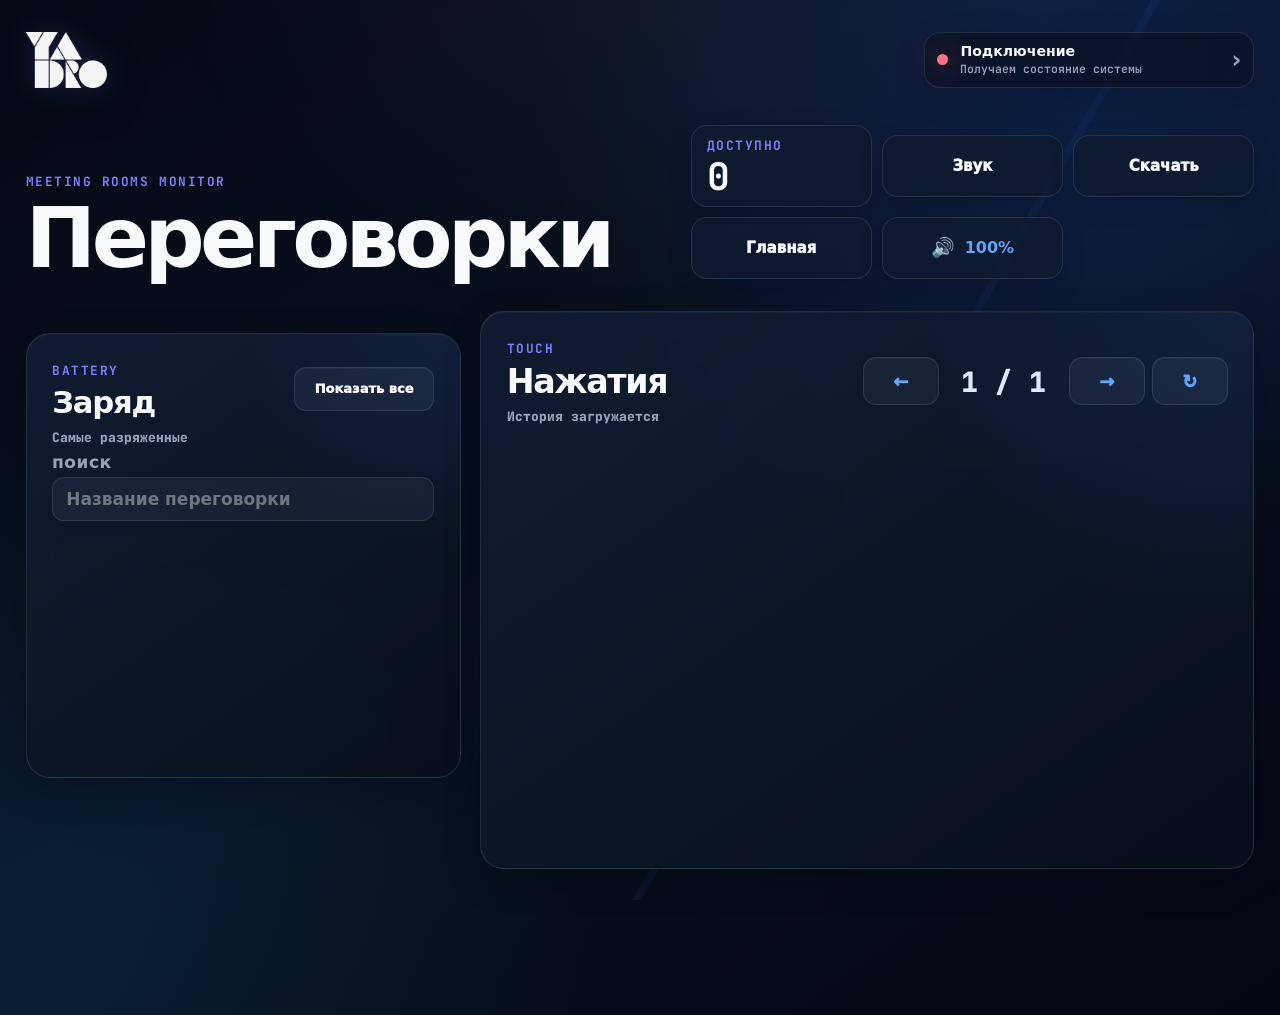
==== commit f9dce897: "Prepare final demo build" ====
--- a/static/index.html
+++ b/static/index.html
@@ -2,21 +2,25 @@
 <html lang="ru">
   <head>
     <meta charset="utf-8" />
-    <meta name="viewport" content="width=device-width, initial-scale=1" />
-    <title>Переговорки</title>
-    <link rel="stylesheet" href="/static/styles.css?v=72" />
+    <meta name="viewport" content="width=device-width, initial-scale=1" />
+    <title>Переговорки</title>
+    <link rel="icon" type="image/png" href="/static/assets/yadro-logo.png" />
+    <link rel="stylesheet" href="/static/styles.css?v=87" />
   </head>
   <body>
     <main class="screen">
       <header class="top-nav">
-        <div class="brand">
-          <div class="brand-mark">Y</div>
-          <div class="brand-text">YADRO</div>
-        </div>
-        <div class="nav-status">
-          <span id="connectionBadge" class="dot wait"></span>
-          <span id="statusText">Подключение</span>
-        </div>
+        <a class="brand" href="/" aria-label="YADRO — на главную">
+          <img class="brand-logo" src="/static/assets/yadro-logo.png" alt="YADRO" />
+        </a>
+        <button id="systemStatusButton" class="nav-status status-trigger" type="button" aria-haspopup="dialog" aria-controls="systemStatusModal">
+          <span id="connectionBadge" class="dot wait"></span>
+          <span class="status-trigger-copy">
+            <strong id="statusText" aria-live="polite">Подключение</strong>
+            <small id="statusMeta">Проверяем Home Assistant</small>
+          </span>
+          <span class="status-trigger-arrow">›</span>
+        </button>
       </header>
 
       <section class="hero">
@@ -29,10 +33,31 @@
             <span>Доступно</span>
             <strong id="watchedCount">0</strong>
           </div>
-          <button id="enableSoundButton" class="sound-button">Звук</button>
-          <a class="download-button" href="/download-app" download>Скачать</a>
-          <a class="download-button" href="/">Главная</a>
-        </div>
+          <button id="enableSoundButton" class="sound-button" type="button">Звук</button>
+          <a class="download-button" href="/download-app" download>Скачать</a>
+          <a class="download-button" href="/">Главная</a>
+          <section id="volumeWidget" class="volume-widget">
+            <button id="volumeToggleButton" class="volume-toggle" type="button" aria-expanded="false" title="Громкость уведомлений">
+              <span>🔊</span>
+              <strong id="volumeBadge">100%</strong>
+            </button>
+            <div id="volumePanel" class="volume-panel hidden">
+              <div class="volume-panel-head">
+                <span class="section-label">Sound</span>
+                <button id="volumeCloseButton" class="details-close small-close" type="button">×</button>
+              </div>
+              <h2>Громкость</h2>
+              <label class="volume-control" title="Громкость уведомлений">
+                <strong id="volumeValue">100%</strong>
+                <input id="volumeSlider" type="range" min="0" max="100" step="1" value="100" />
+              </label>
+              <label class="volume-number">
+                <input id="volumeInput" type="number" min="0" max="100" step="1" value="100" inputmode="numeric" />
+              </label>
+              <button id="volumeTestButton" class="volume-test-button" type="button">Проверить</button>
+            </div>
+          </section>
+        </div>
       </section>
 
 
@@ -43,7 +68,7 @@
               <span class="section-label">Battery</span>
               <h2>Заряд</h2>
             </div>
-            <button id="toggleBatteriesButton" class="mini-button">Показать все</button>
+            <button id="toggleBatteriesButton" class="mini-button" type="button">Показать все</button>
           </div>
           <div id="batterySummary" class="battery-summary">Самые разряженные</div>
           <label class="battery-search">
@@ -61,10 +86,10 @@
               <div id="historySummary" class="history-summary">История загружается</div>
             </div>
             <div class="pager">
-              <button id="prevPageButton" class="ghost-button">←</button>
+              <button id="prevPageButton" class="ghost-button" type="button" aria-label="Предыдущая страница">←</button>
               <div id="pageInfo" class="page-info">1 / 1</div>
-              <button id="nextPageButton" class="ghost-button">→</button>
-              <button id="refreshHistoryButton" class="ghost-button" title="Обновить историю и заряд">↻</button>
+              <button id="nextPageButton" class="ghost-button" type="button" aria-label="Следующая страница">→</button>
+              <button id="refreshHistoryButton" class="ghost-button" type="button" title="Обновить историю и заряд" aria-label="Обновить историю и заряд">↻</button>
             </div>
           </div>
           <div id="historyList" class="history-list"></div>
@@ -82,13 +107,13 @@
           <span id="popupCount" class="popup-count">1</span>
         </div>
         <div id="popupList" class="popup-list"></div>
-        <button id="clearPopupButton" class="fa-button popup-fa">...</button>
+        <button id="clearPopupButton" class="fa-button popup-fa" type="button">...</button>
       </div>
     </section>
 
     <section id="detailsModal" class="details-modal hidden">
       <div class="details-card">
-        <button id="detailsCloseButton" class="details-close">×</button>
+        <button id="detailsCloseButton" class="details-close" type="button" aria-label="Закрыть">×</button>
         <span class="section-label">Детали</span>
         <h2 id="detailsName">Переговорка</h2>
         <dl class="details-grid">
@@ -104,9 +129,9 @@
       </div>
     </section>
 
-    <section id="batteryModal" class="details-modal hidden">
+    <section id="batteryModal" class="details-modal hidden">
       <div class="details-card battery-details-card">
-        <button id="batteryCloseButton" class="details-close">×</button>
+        <button id="batteryCloseButton" class="details-close" type="button" aria-label="Закрыть">×</button>
         <span class="section-label">Battery</span>
         <h2 id="batteryDetailsName">Переговорка</h2>
         <div class="battery-details-percent" id="batteryDetailsPercent">—</div>
@@ -141,31 +166,33 @@
           </div>
         </dl>
       </div>
-    </section>
+    </section>
+
+    <section id="systemStatusModal" class="details-modal system-status-modal hidden" role="dialog" aria-modal="true" aria-labelledby="systemStatusTitle">
+      <div class="details-card system-status-card">
+        <button id="systemStatusCloseButton" class="details-close" type="button" aria-label="Закрыть">×</button>
+        <span class="section-label">System status</span>
+        <div class="system-status-heading">
+          <span id="systemOverallDot" class="dot wait"></span>
+          <div>
+            <h2 id="systemStatusTitle">Проверка системы</h2>
+            <div id="systemStatusUpdated" class="system-status-updated">Получаем актуальные данные</div>
+          </div>
+        </div>
+        <div id="systemConnectionList" class="system-connection-list"></div>
+        <div id="systemUnavailableBlock" class="system-unavailable hidden">
+          <strong id="systemUnavailableTitle">Недоступные кнопки</strong>
+          <div id="systemUnavailableList"></div>
+        </div>
+        <div id="systemErrorBlock" class="system-error-block hidden"></div>
+        <div class="system-status-actions">
+          <button id="systemCheckButton" class="mini-button" type="button">Проверить сейчас</button>
+          <span id="systemCheckResult" class="system-check-result" role="status" aria-live="polite"></span>
+        </div>
+      </div>
+    </section>
 
-    <section id="volumeWidget" class="volume-widget">
-      <button id="volumeToggleButton" class="volume-toggle" type="button" aria-expanded="false" title="Громкость уведомлений">
-        <span>🔊</span>
-        <strong id="volumeBadge">100%</strong>
-      </button>
-      <div id="volumePanel" class="volume-panel hidden">
-        <div class="volume-panel-head">
-          <span class="section-label">Sound</span>
-          <button id="volumeCloseButton" class="details-close small-close" type="button">×</button>
-        </div>
-        <h2>Громкость</h2>
-        <label class="volume-control" title="Громкость уведомлений">
-          <strong id="volumeValue">100%</strong>
-          <input id="volumeSlider" type="range" min="0" max="100" step="1" value="100" />
-        </label>
-        <label class="volume-number">
-          <input id="volumeInput" type="number" min="0" max="100" step="1" value="100" inputmode="numeric" />
-        </label>
-        <button id="volumeTestButton" class="volume-test-button" type="button">Проверить</button>
-      </div>
-    </section>
-
-    <audio id="alertAudio" preload="auto"></audio>
-    <script src="/static/app.js?v=72"></script>
+    <audio id="alertAudio" preload="auto"></audio>
+    <script src="/static/app.js?v=87"></script>
   </body>
 </html>
--- a/static/styles.css
+++ b/static/styles.css
@@ -1,3 +1,19 @@
+@font-face {
+  font-family: "JetBrains Mono";
+  src: url("/static/assets/fonts/JetBrainsMono-Variable.ttf") format("truetype-variations");
+  font-style: normal;
+  font-weight: 100 800;
+  font-display: swap;
+}
+
+@font-face {
+  font-family: "JetBrains Mono";
+  src: url("/static/assets/fonts/JetBrainsMono-Italic-Variable.ttf") format("truetype-variations");
+  font-style: italic;
+  font-weight: 100 800;
+  font-display: swap;
+}
+
 :root {
   color-scheme: dark;
   --bg: #02040a;
@@ -2782,3 +2798,1370 @@
 .battery-meta {
   display: none;
 }
+
+/* Resilient status and dashboard layout (v0.1) */
+.screen {
+  min-height: 100vh;
+  min-height: 100dvh;
+}
+
+.top-nav {
+  gap: clamp(10px, 2vw, 24px);
+}
+
+.status-trigger {
+  appearance: none;
+  min-width: min(330px, 42vw);
+  max-width: min(430px, 48vw);
+  padding: 9px 12px;
+  border: 1px solid rgba(148, 163, 184, 0.2);
+  border-radius: 14px;
+  background: rgba(15, 23, 42, 0.66);
+  color: inherit;
+  cursor: pointer;
+  text-align: left;
+  transition: border-color 160ms ease, background 160ms ease, transform 160ms ease;
+}
+
+.status-trigger:hover,
+.status-trigger:focus-visible {
+  border-color: rgba(96, 165, 250, 0.75);
+  background: rgba(30, 41, 59, 0.9);
+  outline: none;
+}
+
+.status-trigger:active {
+  transform: translateY(1px);
+}
+
+.status-trigger-copy {
+  display: flex;
+  min-width: 0;
+  flex: 1;
+  flex-direction: column;
+  gap: 2px;
+}
+
+.status-trigger-copy strong,
+.status-trigger-copy small {
+  overflow: hidden;
+  text-overflow: ellipsis;
+  white-space: nowrap;
+}
+
+.status-trigger-copy strong {
+  font-size: clamp(12px, 1.1vw, 15px);
+}
+
+.status-trigger-copy small {
+  color: var(--muted);
+  font-size: clamp(9px, 0.9vw, 12px);
+  font-weight: 600;
+}
+
+.status-trigger-arrow {
+  color: var(--muted);
+  font-size: 24px;
+  line-height: 1;
+}
+
+.system-status-modal {
+  z-index: 80;
+  align-items: center;
+  justify-content: center;
+  padding: clamp(12px, 3vw, 32px);
+}
+
+.system-status-card {
+  width: min(620px, 100%);
+  max-height: min(860px, calc(100dvh - 24px));
+  overflow-y: auto;
+}
+
+.system-status-heading {
+  display: flex;
+  align-items: center;
+  gap: 12px;
+  margin: 12px 0 18px;
+}
+
+.system-status-heading .dot {
+  width: 14px;
+  height: 14px;
+  flex: 0 0 14px;
+}
+
+.system-status-heading h2 {
+  margin: 0;
+}
+
+.system-status-heading > div {
+  min-width: 0;
+}
+
+.system-status-heading h2 {
+  font-size: clamp(30px, 4vw, 42px);
+  line-height: 1.05;
+  overflow-wrap: anywhere;
+}
+
+.system-status-updated {
+  margin-top: 6px;
+}
+
+.system-status-updated,
+.system-check-result {
+  color: var(--muted);
+  font-size: 12px;
+}
+
+.system-connection-list {
+  display: grid;
+  grid-template-columns: repeat(2, minmax(0, 1fr));
+  gap: 9px;
+}
+
+.system-connection-row {
+  display: grid;
+  grid-template-columns: 12px minmax(0, 1fr);
+  align-items: start;
+  gap: 9px;
+  min-width: 0;
+  padding: 11px;
+  border: 1px solid rgba(148, 163, 184, 0.15);
+  border-radius: 12px;
+  background: rgba(15, 23, 42, 0.58);
+}
+
+.system-connection-row .dot {
+  margin-top: 4px;
+}
+
+.system-connection-row div {
+  display: flex;
+  min-width: 0;
+  flex-direction: column;
+  gap: 3px;
+}
+
+.system-connection-row strong {
+  color: var(--muted);
+  font-size: 10px;
+  letter-spacing: 0.07em;
+  text-transform: uppercase;
+}
+
+.system-connection-row span,
+.system-connection-row small {
+  overflow-wrap: anywhere;
+}
+
+.system-connection-row span {
+  font-size: 14px;
+  font-weight: 800;
+}
+
+.system-connection-row small {
+  color: var(--muted);
+  font-size: 11px;
+}
+
+.system-unavailable,
+.system-error-block {
+  margin-top: 12px;
+  padding: 12px;
+  border-radius: 12px;
+}
+
+.system-unavailable {
+  border: 1px solid rgba(245, 158, 11, 0.35);
+  background: rgba(245, 158, 11, 0.08);
+}
+
+.system-unavailable > div {
+  display: grid;
+  gap: 4px;
+  margin-top: 8px;
+  color: var(--muted);
+  font-size: 12px;
+}
+
+.system-error-block {
+  border: 1px solid rgba(248, 113, 113, 0.35);
+  background: rgba(248, 113, 113, 0.09);
+  color: #fecaca;
+  overflow-wrap: anywhere;
+}
+
+.system-status-actions {
+  display: flex;
+  align-items: center;
+  gap: 12px;
+  margin-top: 14px;
+}
+
+.layout.dashboard {
+  display: grid;
+  grid-template-columns: minmax(270px, 0.78fr) minmax(420px, 1.22fr);
+  align-items: stretch;
+  min-height: clamp(390px, calc(100dvh - 245px), 900px);
+  height: auto;
+}
+
+.battery-panel,
+.history-panel {
+  display: flex;
+  min-width: 0;
+  min-height: 0;
+  flex-direction: column;
+  overflow: hidden;
+}
+
+.battery-list,
+.history-list {
+  flex: 1 1 auto;
+  min-height: 220px;
+  max-height: none;
+  overflow-y: auto;
+  align-content: start;
+}
+
+.history-list {
+  grid-auto-rows: minmax(86px, auto);
+}
+
+.battery-item,
+.history-item {
+  min-width: 0;
+}
+
+.battery-item .name,
+.history-item .name {
+  overflow-wrap: anywhere;
+}
+
+@media (max-width: 900px) {
+  .layout.dashboard {
+    grid-template-columns: minmax(0, 1fr);
+    grid-template-rows: minmax(280px, 38dvh) minmax(330px, 48dvh);
+    min-height: auto;
+    height: auto;
+  }
+
+  .battery-list,
+  .history-list {
+    min-height: 180px;
+  }
+}
+
+@media (max-width: 760px) {
+  .top-nav {
+    display: grid;
+    grid-template-columns: auto minmax(0, 1fr);
+  }
+
+  .status-trigger {
+    min-width: 0;
+    width: 100%;
+    max-width: none;
+  }
+
+  .hero {
+    padding-block: 14px;
+  }
+
+  .hero h1 {
+    font-size: clamp(28px, 9vw, 48px);
+  }
+
+  .hero-metrics {
+    width: 100%;
+    flex-wrap: wrap;
+  }
+
+  .system-connection-list {
+    grid-template-columns: minmax(0, 1fr);
+  }
+
+  .system-status-actions {
+    align-items: stretch;
+    flex-direction: column;
+  }
+}
+
+@media (max-width: 430px) {
+  .brand-text {
+    display: none;
+  }
+
+  .system-status-modal {
+    align-items: flex-end;
+    padding: 0;
+  }
+
+  .system-status-card {
+    width: 100%;
+    max-height: 92dvh;
+    border-radius: 20px 20px 0 0;
+  }
+}
+
+@media (min-width: 901px) and (max-height: 720px) {
+  .hero {
+    padding-block: 10px;
+  }
+
+  .hero h1 {
+    font-size: clamp(34px, 5vw, 58px);
+  }
+
+  .layout.dashboard {
+    min-height: calc(100dvh - 190px);
+  }
+
+  .battery-list,
+  .history-list {
+    min-height: 180px;
+  }
+}
+
+/* Modern interaction and layout polish */
+:root {
+  --bg: #050914;
+  --panel: rgba(12, 20, 36, 0.82);
+  --panel-solid: #0d1729;
+  --panel-soft: rgba(148, 163, 184, 0.08);
+  --line: rgba(148, 163, 184, 0.18);
+  --line-strong: rgba(96, 165, 250, 0.42);
+  --text: #f8fafc;
+  --muted: #94a3b8;
+  --soft: #dbeafe;
+  --blue: #3b82f6;
+  --blue-2: #60a5fa;
+  --green: #34d399;
+  --red: #fb7185;
+  --amber: #fbbf24;
+  --shadow: 0 24px 70px rgba(2, 6, 23, 0.48);
+  --shadow-soft: 0 12px 34px rgba(2, 6, 23, 0.28);
+  --ease-out: cubic-bezier(0.22, 1, 0.36, 1);
+}
+
+html {
+  scrollbar-color: rgba(96, 165, 250, 0.5) rgba(15, 23, 42, 0.35);
+}
+
+body {
+  background:
+    radial-gradient(circle at 84% 4%, rgba(37, 99, 235, 0.2), transparent 34rem),
+    radial-gradient(circle at 4% 92%, rgba(14, 165, 233, 0.09), transparent 34rem),
+    linear-gradient(145deg, #050914 0%, #08111f 52%, #040711 100%);
+  font-family: Inter, "Segoe UI Variable", "Segoe UI", system-ui, sans-serif;
+  text-rendering: optimizeLegibility;
+}
+
+body::before {
+  background:
+    linear-gradient(120deg, transparent 0 64%, rgba(59, 130, 246, 0.06) 64% 64.5%, transparent 64.5%),
+    radial-gradient(circle at 50% -20%, rgba(255, 255, 255, 0.05), transparent 42%);
+  opacity: 1;
+}
+
+button,
+a,
+input,
+.battery-item,
+.history-item {
+  -webkit-tap-highlight-color: transparent;
+}
+
+button,
+a,
+.battery-item,
+.history-item {
+  transition:
+    color 160ms ease,
+    background-color 160ms ease,
+    border-color 160ms ease,
+    box-shadow 200ms ease,
+    opacity 160ms ease,
+    transform 180ms var(--ease-out);
+}
+
+button:focus-visible,
+a:focus-visible,
+input:focus-visible,
+.battery-item:focus-visible,
+.history-item:focus-visible {
+  outline: 3px solid rgba(96, 165, 250, 0.42);
+  outline-offset: 3px;
+}
+
+button.ui-pressed,
+a.ui-pressed,
+.battery-item.ui-pressed,
+.history-item.ui-pressed,
+button:active:not(:disabled),
+a:active {
+  transform: scale(0.975);
+}
+
+button:disabled {
+  cursor: not-allowed;
+  filter: saturate(0.55);
+  opacity: 0.45;
+}
+
+.screen {
+  width: min(1720px, calc(100vw - clamp(24px, 4vw, 64px)));
+  padding: clamp(16px, 2.4vw, 32px) 0 clamp(20px, 3vw, 40px);
+}
+
+.top-nav {
+  min-height: 58px;
+}
+
+.brand {
+  gap: 12px;
+}
+
+.brand-mark {
+  width: 46px;
+  height: 46px;
+  border-radius: 2px;
+  box-shadow: 0 10px 26px rgba(2, 6, 23, 0.35);
+  font-size: 27px;
+}
+
+.brand-text {
+  font-size: clamp(18px, 2vw, 22px);
+  letter-spacing: 0.11em;
+}
+
+.status-trigger {
+  min-height: 56px;
+  border-color: var(--line);
+  border-radius: 16px;
+  background: rgba(10, 18, 33, 0.76);
+  box-shadow: 0 10px 30px rgba(2, 6, 23, 0.2);
+  backdrop-filter: blur(18px) saturate(125%);
+}
+
+.status-trigger:hover {
+  border-color: var(--line-strong);
+  background: rgba(18, 31, 53, 0.9);
+  box-shadow: 0 14px 34px rgba(2, 6, 23, 0.34), 0 0 0 1px rgba(96, 165, 250, 0.08);
+  transform: translateY(-2px);
+}
+
+.dot {
+  position: relative;
+  width: 11px;
+  height: 11px;
+  flex: 0 0 11px;
+}
+
+.dot.ok {
+  animation: status-breathe 2.8s ease-in-out infinite;
+}
+
+.hero {
+  grid-template-columns: minmax(260px, 1fr) minmax(440px, auto);
+  min-height: auto;
+  gap: clamp(18px, 3vw, 44px);
+  padding: clamp(24px, 4vh, 42px) 0 clamp(24px, 3.6vh, 38px);
+}
+
+.kicker,
+.section-label {
+  font-size: clamp(11px, 1vw, 14px);
+  letter-spacing: 0.16em;
+}
+
+h1 {
+  margin-top: 9px;
+  font-size: clamp(48px, 7.2vw, 112px);
+  line-height: 0.92;
+  letter-spacing: -0.055em;
+}
+
+h2 {
+  font-size: clamp(28px, 2.6vw, 42px);
+  line-height: 1;
+}
+
+.hero-metrics {
+  display: grid;
+  grid-template-columns: repeat(4, minmax(112px, auto));
+  gap: 10px;
+  width: auto;
+}
+
+.metric,
+.sound-button,
+.download-button {
+  min-height: 62px;
+  border-color: var(--line);
+  border-radius: 16px;
+  background: rgba(15, 27, 47, 0.72);
+  box-shadow: 0 8px 24px rgba(2, 6, 23, 0.16);
+  backdrop-filter: blur(14px) saturate(125%);
+}
+
+.metric {
+  min-width: 112px;
+  padding: 11px 15px;
+}
+
+.metric strong {
+  margin-top: 3px;
+  font-size: clamp(28px, 3vw, 38px);
+}
+
+.sound-button,
+.download-button {
+  display: inline-flex;
+  align-items: center;
+  justify-content: center;
+  min-width: 112px;
+  padding: 0 19px;
+  font-size: 15px;
+  text-decoration: none;
+}
+
+.sound-button:hover,
+.download-button:hover,
+.mini-button:hover:not(:disabled),
+.ghost-button:hover:not(:disabled),
+.volume-test-button:hover:not(:disabled) {
+  border-color: rgba(96, 165, 250, 0.6);
+  background: rgba(37, 99, 235, 0.18);
+  box-shadow: 0 12px 28px rgba(2, 6, 23, 0.3), inset 0 1px rgba(255, 255, 255, 0.06);
+  transform: translateY(-2px);
+}
+
+.sound-button.enabled {
+  border-color: rgba(52, 211, 153, 0.4);
+  background: rgba(16, 185, 129, 0.13);
+  color: #d1fae5;
+}
+
+.layout.dashboard {
+  gap: clamp(12px, 1.5vw, 22px);
+  grid-template-columns: minmax(280px, 0.72fr) minmax(430px, 1.28fr);
+  min-height: clamp(390px, calc(100dvh - 235px), 820px);
+}
+
+.battery-panel,
+.history-panel {
+  position: relative;
+  isolation: isolate;
+  padding: clamp(18px, 2vw, 28px);
+  border: 1px solid var(--line);
+  border-radius: 24px;
+  background:
+    linear-gradient(145deg, rgba(18, 30, 51, 0.88), rgba(8, 15, 27, 0.91));
+  box-shadow: var(--shadow-soft), inset 0 1px rgba(255, 255, 255, 0.035);
+  backdrop-filter: blur(18px) saturate(120%);
+  transition: border-color 240ms ease, box-shadow 240ms ease, transform 240ms var(--ease-out);
+}
+
+.battery-panel::before,
+.history-panel::before {
+  content: "";
+  position: absolute;
+  z-index: -1;
+  inset: 0;
+  border-radius: inherit;
+  background: radial-gradient(circle at 100% 0, rgba(59, 130, 246, 0.1), transparent 34%);
+  pointer-events: none;
+}
+
+.battery-panel:hover,
+.history-panel:hover {
+  border-color: rgba(96, 165, 250, 0.3);
+  box-shadow: 0 18px 48px rgba(2, 6, 23, 0.35), inset 0 1px rgba(255, 255, 255, 0.05);
+}
+
+.panel-head {
+  gap: 14px;
+}
+
+.battery-summary,
+.history-summary {
+  color: var(--muted);
+  font-size: 13px;
+}
+
+.battery-search input,
+.volume-number input {
+  border-color: var(--line);
+  border-radius: 12px;
+  background: rgba(148, 163, 184, 0.08);
+  color: var(--text);
+  transition: border-color 160ms ease, background-color 160ms ease, box-shadow 160ms ease;
+}
+
+.battery-search input:hover,
+.volume-number input:hover {
+  border-color: rgba(148, 163, 184, 0.34);
+}
+
+.battery-search input:focus,
+.volume-number input:focus {
+  border-color: rgba(96, 165, 250, 0.7);
+  background: rgba(15, 23, 42, 0.78);
+  box-shadow: 0 0 0 4px rgba(59, 130, 246, 0.12);
+}
+
+.mini-button,
+.ghost-button,
+.fa-button,
+.volume-test-button,
+.details-close,
+.volume-toggle {
+  border-color: var(--line);
+  background: rgba(148, 163, 184, 0.08);
+  box-shadow: inset 0 1px rgba(255, 255, 255, 0.04);
+}
+
+.mini-button {
+  min-height: 44px;
+  border-radius: 12px;
+  font-size: 13px;
+}
+
+.pager {
+  gap: 7px;
+}
+
+.ghost-button {
+  min-width: 48px;
+  min-height: 48px;
+  border-radius: 13px;
+  font-size: 18px;
+}
+
+.ghost-button.loading {
+  animation: control-spin 900ms linear infinite;
+}
+
+.ghost-button.success {
+  border-color: rgba(52, 211, 153, 0.55);
+  background: rgba(16, 185, 129, 0.16);
+  color: #a7f3d0;
+}
+
+.battery-list,
+.history-list {
+  gap: 10px;
+  padding-right: 4px;
+  scroll-behavior: smooth;
+  overscroll-behavior: contain;
+}
+
+.battery-list::-webkit-scrollbar,
+.history-list::-webkit-scrollbar,
+.system-status-card::-webkit-scrollbar {
+  width: 8px;
+}
+
+.battery-list::-webkit-scrollbar-thumb,
+.history-list::-webkit-scrollbar-thumb,
+.system-status-card::-webkit-scrollbar-thumb {
+  border: 2px solid transparent;
+  border-radius: 999px;
+  background: rgba(96, 165, 250, 0.45);
+  background-clip: padding-box;
+}
+
+.battery-item,
+.history-item {
+  border: 1px solid rgba(148, 163, 184, 0.16);
+  border-radius: 15px;
+  background: rgba(148, 163, 184, 0.065);
+  box-shadow: inset 0 1px rgba(255, 255, 255, 0.025);
+}
+
+.battery-item:hover,
+.history-item:hover {
+  z-index: 1;
+  border-color: rgba(96, 165, 250, 0.46);
+  background: rgba(59, 130, 246, 0.11);
+  box-shadow: 0 10px 24px rgba(2, 6, 23, 0.25);
+  transform: translateY(-2px);
+}
+
+.history-item.fresh {
+  border-color: rgba(52, 211, 153, 0.36);
+  background: linear-gradient(135deg, rgba(16, 185, 129, 0.13), rgba(148, 163, 184, 0.06));
+}
+
+.battery-item.low {
+  border-color: rgba(251, 191, 36, 0.34);
+}
+
+.battery-item.critical {
+  border-color: rgba(251, 113, 133, 0.52);
+  background: rgba(244, 63, 94, 0.09);
+}
+
+.battery-meter {
+  overflow: hidden;
+  background: rgba(148, 163, 184, 0.2);
+}
+
+.battery-meter span {
+  border-radius: inherit;
+  transition: width 500ms var(--ease-out);
+}
+
+.details-modal,
+.popup {
+  backdrop-filter: blur(12px) saturate(90%);
+}
+
+.details-modal:not(.hidden) .details-card,
+.popup:not(.hidden) .popup-card {
+  animation: modal-enter 260ms var(--ease-out) both;
+}
+
+.details-card,
+.popup-card,
+.volume-panel {
+  border-color: rgba(148, 163, 184, 0.24);
+  background: rgba(9, 16, 30, 0.94);
+  box-shadow: 0 28px 90px rgba(2, 6, 23, 0.68), inset 0 1px rgba(255, 255, 255, 0.05);
+  backdrop-filter: blur(24px) saturate(135%);
+}
+
+.details-close:hover,
+.volume-toggle:hover {
+  border-color: rgba(96, 165, 250, 0.55);
+  background: rgba(59, 130, 246, 0.16);
+  transform: rotate(3deg) scale(1.04);
+}
+
+.system-connection-row {
+  transition: border-color 180ms ease, background-color 180ms ease, transform 180ms var(--ease-out);
+}
+
+.system-connection-row:hover {
+  border-color: rgba(96, 165, 250, 0.32);
+  background: rgba(59, 130, 246, 0.08);
+  transform: translateY(-1px);
+}
+
+.ui-ready .top-nav,
+.ui-ready .hero,
+.ui-ready .battery-panel,
+.ui-ready .history-panel {
+  animation: surface-enter 420ms var(--ease-out) both;
+}
+
+.ui-ready .hero {
+  animation-delay: 40ms;
+}
+
+.ui-ready .battery-panel {
+  animation-delay: 90ms;
+}
+
+.ui-ready .history-panel {
+  animation-delay: 130ms;
+}
+
+@keyframes surface-enter {
+  from {
+    opacity: 0;
+    transform: translateY(10px);
+  }
+  to {
+    opacity: 1;
+    transform: translateY(0);
+  }
+}
+
+@keyframes modal-enter {
+  from {
+    opacity: 0;
+    transform: translateY(14px) scale(0.98);
+  }
+  to {
+    opacity: 1;
+    transform: translateY(0) scale(1);
+  }
+}
+
+@keyframes status-breathe {
+  0%, 100% { box-shadow: 0 0 0 0 rgba(52, 211, 153, 0.24), 0 0 18px rgba(52, 211, 153, 0.42); }
+  50% { box-shadow: 0 0 0 5px rgba(52, 211, 153, 0), 0 0 25px rgba(52, 211, 153, 0.65); }
+}
+
+@keyframes control-spin {
+  to { transform: rotate(360deg); }
+}
+
+@media (max-width: 1320px) {
+  .hero {
+    grid-template-columns: minmax(250px, 1fr) minmax(400px, 0.9fr);
+  }
+
+  .hero-metrics {
+    grid-template-columns: repeat(2, minmax(150px, 1fr));
+  }
+
+  .metric,
+  .sound-button,
+  .download-button {
+    width: 100%;
+  }
+}
+
+@media (max-width: 900px) {
+  .hero {
+    grid-template-columns: minmax(0, 1fr);
+    gap: 18px;
+    padding-block: 24px;
+  }
+
+  .hero-metrics {
+    grid-template-columns: repeat(2, minmax(0, 1fr));
+    width: 100%;
+  }
+
+  .layout.dashboard {
+    grid-template-columns: minmax(0, 1fr);
+    grid-template-rows: minmax(310px, 39dvh) minmax(360px, 48dvh);
+    gap: 14px;
+  }
+
+  .battery-panel:hover,
+  .history-panel:hover {
+    transform: none;
+  }
+}
+
+@media (max-width: 620px) {
+  .screen {
+    width: calc(100vw - 24px);
+    padding-top: 12px;
+  }
+
+  .top-nav {
+    grid-template-columns: auto minmax(0, 1fr);
+    gap: 9px;
+  }
+
+  .brand-mark {
+    width: 40px;
+    height: 40px;
+    font-size: 23px;
+  }
+
+  .brand-text {
+    font-size: 16px;
+  }
+
+  .status-trigger {
+    min-height: 50px;
+    padding: 7px 10px;
+  }
+
+  .status-trigger-copy strong {
+    font-size: 12px;
+  }
+
+  .status-trigger-copy small {
+    font-size: 9px;
+  }
+
+  h1 {
+    font-size: clamp(38px, 11.5vw, 62px);
+  }
+
+  .hero-metrics {
+    gap: 8px;
+  }
+
+  .hero,
+  .layout.dashboard,
+  .battery-panel,
+  .history-panel,
+  .hero-metrics,
+  .metric,
+  .sound-button,
+  .download-button {
+    max-width: 100%;
+    min-width: 0;
+  }
+
+  .metric,
+  .sound-button,
+  .download-button {
+    min-height: 54px;
+    border-radius: 14px;
+  }
+
+  .metric strong {
+    font-size: 29px;
+  }
+
+  .sound-button,
+  .download-button {
+    padding-inline: 12px;
+    font-size: 13px;
+  }
+
+  .battery-panel,
+  .history-panel {
+    width: 100%;
+    padding: 17px;
+    border-radius: 20px;
+  }
+
+  .layout.dashboard {
+    grid-template-rows: minmax(300px, 42dvh) minmax(350px, 50dvh);
+  }
+
+  .panel-head.compact {
+    align-items: center;
+  }
+
+  .ghost-button {
+    min-width: 42px;
+    min-height: 42px;
+  }
+
+  .page-info {
+    min-width: 50px;
+  }
+
+  .battery-item {
+    grid-template-columns: minmax(0, 1fr) auto;
+  }
+
+  .battery-percent {
+    min-width: 48px;
+    text-align: right;
+  }
+}
+
+@media (max-width: 480px) {
+  .brand-text {
+    font-size: 14px;
+  }
+
+  .hero-metrics {
+    grid-template-columns: minmax(0, 1fr);
+  }
+
+  .metric,
+  .sound-button,
+  .download-button {
+    min-height: 48px;
+  }
+
+  .metric {
+    display: flex;
+    align-items: center;
+    justify-content: space-between;
+  }
+
+  .metric strong {
+    font-size: 25px;
+  }
+
+  .layout.dashboard {
+    grid-template-rows: minmax(290px, 43dvh) minmax(360px, 52dvh);
+  }
+}
+
+@media (max-width: 360px) {
+  .brand-text {
+    display: none;
+  }
+}
+
+@media (min-width: 901px) and (max-height: 720px) {
+  .screen {
+    padding-block: 12px 18px;
+  }
+
+  .hero {
+    padding-block: 13px 17px;
+  }
+
+  .hero h1 {
+    font-size: clamp(42px, 5.6vw, 76px);
+  }
+
+  .metric,
+  .sound-button,
+  .download-button {
+    min-height: 52px;
+  }
+
+  .layout.dashboard {
+    min-height: calc(100dvh - 162px);
+  }
+
+  .battery-panel,
+  .history-panel {
+    padding: 14px 18px;
+  }
+
+  .battery-panel h2,
+  .history-panel h2 {
+    font-size: clamp(26px, 2.6vw, 34px);
+  }
+
+  .battery-summary,
+  .history-summary,
+  .battery-search {
+    margin-top: 7px;
+  }
+
+  .battery-search input {
+    min-height: 40px;
+    padding-block: 7px;
+  }
+
+  .battery-list,
+  .history-list {
+    gap: 7px;
+  }
+
+  .battery-item {
+    min-height: 52px;
+    padding: 8px 10px;
+  }
+
+  .history-item {
+    min-height: 76px;
+    padding: 12px 14px;
+  }
+}
+
+@media (hover: none) {
+  .status-trigger:hover,
+  .sound-button:hover,
+  .download-button:hover,
+  .mini-button:hover,
+  .ghost-button:hover,
+  .battery-item:hover,
+  .history-item:hover,
+  .system-connection-row:hover {
+    transform: none;
+  }
+}
+
+@media (prefers-reduced-motion: reduce) {
+  *,
+  *::before,
+  *::after {
+    scroll-behavior: auto !important;
+    animation-duration: 0.01ms !important;
+    animation-iteration-count: 1 !important;
+    transition-duration: 0.01ms !important;
+  }
+}
+
+/* Interaction safety: feedback without moving controls across layers */
+.status-trigger:hover,
+.sound-button:hover,
+.download-button:hover,
+.mini-button:hover:not(:disabled),
+.ghost-button:hover:not(:disabled),
+.fa-button:hover:not(:disabled),
+.volume-test-button:hover:not(:disabled),
+.volume-toggle:hover,
+.details-close:hover,
+.battery-item:hover,
+.history-item:hover,
+.region-card:hover,
+.system-connection-row:hover,
+button:active:not(:disabled),
+a:active,
+button.ui-pressed,
+a.ui-pressed,
+.battery-item.ui-pressed,
+.history-item.ui-pressed {
+  transform: none !important;
+}
+
+.battery-item:hover,
+.history-item:hover {
+  z-index: auto;
+}
+
+button:active:not(:disabled),
+a:active,
+button.ui-pressed,
+a.ui-pressed,
+.battery-item.ui-pressed,
+.history-item.ui-pressed {
+  filter: brightness(0.88);
+  box-shadow: inset 0 2px 10px rgba(2, 6, 23, 0.34);
+}
+
+.volume-widget {
+  position: relative;
+  inset: auto;
+  z-index: 26;
+  min-width: 0;
+}
+
+.volume-toggle {
+  width: 100%;
+  min-width: 104px;
+  min-height: 62px;
+  justify-content: center;
+  border-color: var(--line);
+  border-radius: 16px;
+  background: rgba(15, 27, 47, 0.72);
+  box-shadow: 0 8px 24px rgba(2, 6, 23, 0.16);
+}
+
+.volume-toggle:hover {
+  border-color: rgba(96, 165, 250, 0.6);
+  background: rgba(37, 99, 235, 0.18);
+  box-shadow: 0 12px 28px rgba(2, 6, 23, 0.3), inset 0 1px rgba(255, 255, 255, 0.06);
+}
+
+.volume-toggle span {
+  font-size: 19px;
+}
+
+.volume-toggle strong {
+  font-size: 16px;
+}
+
+.sound-button,
+.download-button,
+.volume-toggle,
+.metric {
+  overflow: hidden;
+}
+
+.sound-button,
+.download-button,
+.volume-toggle {
+  text-overflow: ellipsis;
+  white-space: nowrap;
+}
+
+.volume-panel {
+  top: calc(100% + 12px);
+  right: 0;
+  bottom: auto;
+  max-height: min(560px, calc(100dvh - 100px));
+  overflow-y: auto;
+}
+
+.hero-metrics {
+  grid-template-columns: repeat(5, minmax(104px, auto));
+}
+
+@media (max-width: 1320px) {
+  .hero-metrics {
+    grid-template-columns: repeat(3, minmax(120px, 1fr));
+  }
+}
+
+@media (max-width: 900px) {
+  .hero-metrics {
+    grid-template-columns: repeat(2, minmax(0, 1fr));
+  }
+
+  .volume-widget {
+    width: 100%;
+  }
+}
+
+@media (max-width: 620px) {
+  .volume-widget {
+    grid-column: 1 / -1;
+  }
+}
+
+@media (max-width: 480px) {
+  .hero-metrics {
+    grid-template-columns: minmax(0, 1fr);
+  }
+
+  .volume-panel {
+    position: fixed;
+    top: 50%;
+    right: 12px;
+    bottom: auto;
+    left: 12px;
+    width: auto;
+    max-height: calc(100dvh - 24px);
+    transform: translateY(-50%);
+  }
+}
+
+@media (min-width: 901px) and (max-height: 720px) {
+  .hero-metrics {
+    grid-template-columns: repeat(5, minmax(96px, 1fr));
+  }
+
+  .volume-toggle {
+    min-height: 52px;
+  }
+
+  .sound-button,
+  .download-button,
+  .volume-toggle {
+    padding-inline: 8px;
+    font-size: 12px;
+  }
+
+  .volume-toggle span {
+    font-size: 15px;
+  }
+
+  .volume-toggle strong {
+    font-size: 13px;
+  }
+
+  .metric {
+    padding: 8px 10px;
+  }
+
+  .metric span {
+    font-size: 10px;
+  }
+
+  .metric strong {
+    font-size: 29px;
+  }
+}
+
+/* YADRO brand assets */
+:root {
+  --font-primary: Inter, "Segoe UI Variable", "Segoe UI", system-ui, sans-serif;
+  --font-technical: "JetBrains Mono", "Cascadia Mono", Consolas, monospace;
+  --brand-blue: #3038ff;
+  --brand-blue-soft: #7880ff;
+}
+
+body,
+button,
+input,
+select,
+textarea {
+  font-family: var(--font-primary);
+}
+
+.brand {
+  display: inline-flex;
+  flex: 0 0 auto;
+  align-items: center;
+  min-width: 0;
+  padding: 0;
+  border: 0;
+  background: transparent;
+  color: inherit;
+  text-decoration: none;
+  box-shadow: none;
+}
+
+.brand-logo {
+  display: block;
+  width: auto;
+  height: clamp(50px, 4.4vw, 62px);
+  object-fit: contain;
+  object-position: left center;
+  opacity: 0.96;
+  filter:
+    brightness(0)
+    invert(1)
+    drop-shadow(0 0 16px rgba(120, 128, 255, 0.22))
+    drop-shadow(0 10px 24px rgba(2, 6, 23, 0.34));
+}
+
+.brand-mark,
+.brand-text {
+  display: none;
+}
+
+h1,
+h2,
+.status-trigger-copy strong {
+  font-weight: 800;
+}
+
+h1 {
+  font-size: clamp(46px, 6.6vw, 104px);
+  line-height: 0.94;
+  letter-spacing: -0.055em;
+}
+
+h2 {
+  letter-spacing: -0.04em;
+}
+
+.history-item .name,
+.press .name {
+  font-size: clamp(20px, 1.4vw, 25px);
+  line-height: 1.06;
+  letter-spacing: -0.025em;
+}
+
+.kicker,
+.section-label,
+.system-connection-row strong,
+.metric span,
+.metric strong,
+.region-count,
+.region-label,
+.battery-search label,
+.battery-summary,
+.history-summary,
+.battery-percent,
+.battery-meta,
+.history-item .time,
+.press .time,
+.page-info,
+.status-trigger-copy small,
+.system-status-updated,
+.system-check-result,
+.system-connection-row small,
+.admin-area-meta,
+.admin-save-status {
+  font-family: var(--font-technical);
+}
+
+.kicker,
+.section-label,
+.system-connection-row strong,
+.metric span,
+.battery-search label {
+  color: var(--brand-blue-soft);
+  font-weight: 700;
+  letter-spacing: 0.12em;
+}
+
+@media (max-width: 620px) {
+  .brand-logo {
+    height: 46px;
+  }
+
+  h1 {
+    font-size: clamp(38px, 10vw, 54px);
+  }
+}
+
+@media (max-width: 360px) {
+  .brand-logo {
+    height: 40px;
+  }
+}
+
+/* Keep full event timestamps readable on common laptop and kiosk widths. */
+@media (min-width: 761px) and (max-width: 1500px) {
+  .history-list {
+    grid-template-columns: repeat(2, minmax(0, 1fr));
+  }
+}
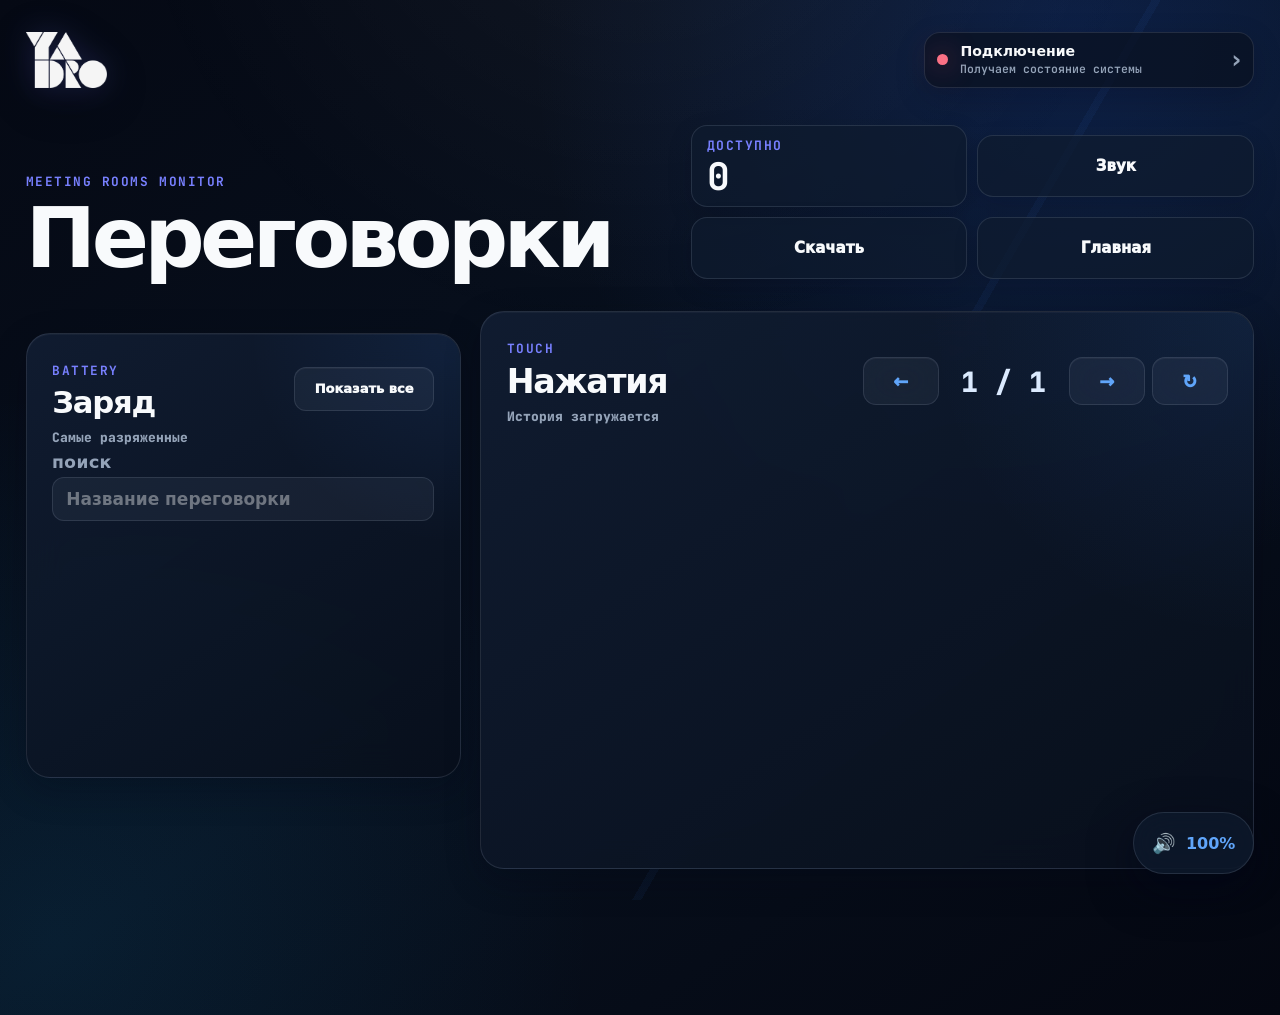
==== commit 75619f96: "Restore floating sound controls" ====
--- a/static/index.html
+++ b/static/index.html
@@ -5,7 +5,7 @@
     <meta name="viewport" content="width=device-width, initial-scale=1" />
     <title>Переговорки</title>
     <link rel="icon" type="image/png" href="/static/assets/yadro-logo.png" />
-    <link rel="stylesheet" href="/static/styles.css?v=87" />
+    <link rel="stylesheet" href="/static/styles.css?v=88" />
   </head>
   <body>
     <main class="screen">
@@ -36,29 +36,8 @@
           <button id="enableSoundButton" class="sound-button" type="button">Звук</button>
           <a class="download-button" href="/download-app" download>Скачать</a>
           <a class="download-button" href="/">Главная</a>
-          <section id="volumeWidget" class="volume-widget">
-            <button id="volumeToggleButton" class="volume-toggle" type="button" aria-expanded="false" title="Громкость уведомлений">
-              <span>🔊</span>
-              <strong id="volumeBadge">100%</strong>
-            </button>
-            <div id="volumePanel" class="volume-panel hidden">
-              <div class="volume-panel-head">
-                <span class="section-label">Sound</span>
-                <button id="volumeCloseButton" class="details-close small-close" type="button">×</button>
-              </div>
-              <h2>Громкость</h2>
-              <label class="volume-control" title="Громкость уведомлений">
-                <strong id="volumeValue">100%</strong>
-                <input id="volumeSlider" type="range" min="0" max="100" step="1" value="100" />
-              </label>
-              <label class="volume-number">
-                <input id="volumeInput" type="number" min="0" max="100" step="1" value="100" inputmode="numeric" />
-              </label>
-              <button id="volumeTestButton" class="volume-test-button" type="button">Проверить</button>
-            </div>
-          </section>
         </div>
-      </section>
+      </section>
 
 
       <section class="layout dashboard">
@@ -94,10 +73,32 @@
           </div>
           <div id="historyList" class="history-list"></div>
         </section>
-      </section>
-    </main>
-
-    <section id="popup" class="popup hidden">
+      </section>
+    </main>
+
+    <section id="volumeWidget" class="volume-widget">
+      <button id="volumeToggleButton" class="volume-toggle" type="button" aria-expanded="false" title="Громкость уведомлений">
+        <span>🔊</span>
+        <strong id="volumeBadge">100%</strong>
+      </button>
+      <div id="volumePanel" class="volume-panel hidden">
+        <div class="volume-panel-head">
+          <span class="section-label">Sound</span>
+          <button id="volumeCloseButton" class="details-close small-close" type="button">×</button>
+        </div>
+        <h2>Громкость</h2>
+        <label class="volume-control" title="Громкость уведомлений">
+          <strong id="volumeValue">100%</strong>
+          <input id="volumeSlider" type="range" min="0" max="100" step="1" value="100" />
+        </label>
+        <label class="volume-number">
+          <input id="volumeInput" type="number" min="0" max="100" step="1" value="100" inputmode="numeric" />
+        </label>
+        <button id="volumeTestButton" class="volume-test-button" type="button">Проверить</button>
+      </div>
+    </section>
+
+    <section id="popup" class="popup hidden">
       <div class="popup-card">
         <div class="popup-top">
           <div>
--- a/static/styles.css
+++ b/static/styles.css
@@ -4165,3 +4165,63 @@
     grid-template-columns: repeat(2, minmax(0, 1fr));
   }
 }
+
+/* Floating sound controls: keep the panel above the dashboard and inside the viewport. */
+.volume-widget {
+  position: fixed;
+  right: clamp(12px, 2vw, 28px);
+  bottom: clamp(12px, 2vw, 28px);
+  z-index: 70;
+  width: auto;
+}
+
+.volume-toggle {
+  width: auto;
+  min-width: 118px;
+  border-radius: 999px;
+  box-shadow: 0 16px 44px rgba(2, 6, 23, 0.52);
+}
+
+.volume-panel {
+  position: absolute;
+  top: auto;
+  right: 0;
+  bottom: calc(100% + 12px);
+  left: auto;
+  width: min(360px, calc(100vw - 24px));
+  max-height: calc(100dvh - 104px);
+  overflow-y: auto;
+  transform: none;
+}
+
+.hero-metrics {
+  grid-template-columns: repeat(4, minmax(104px, auto));
+}
+
+@media (max-width: 1320px) {
+  .hero-metrics {
+    grid-template-columns: repeat(2, minmax(140px, 1fr));
+  }
+}
+
+@media (max-width: 480px) {
+  .hero-metrics {
+    grid-template-columns: minmax(0, 1fr);
+  }
+
+  .volume-widget {
+    right: 12px;
+    bottom: 12px;
+    width: auto;
+  }
+
+  .volume-panel {
+    top: auto;
+    right: 0;
+    bottom: calc(100% + 10px);
+    left: auto;
+    width: min(340px, calc(100vw - 24px));
+    max-height: calc(100dvh - 88px);
+    transform: none;
+  }
+}
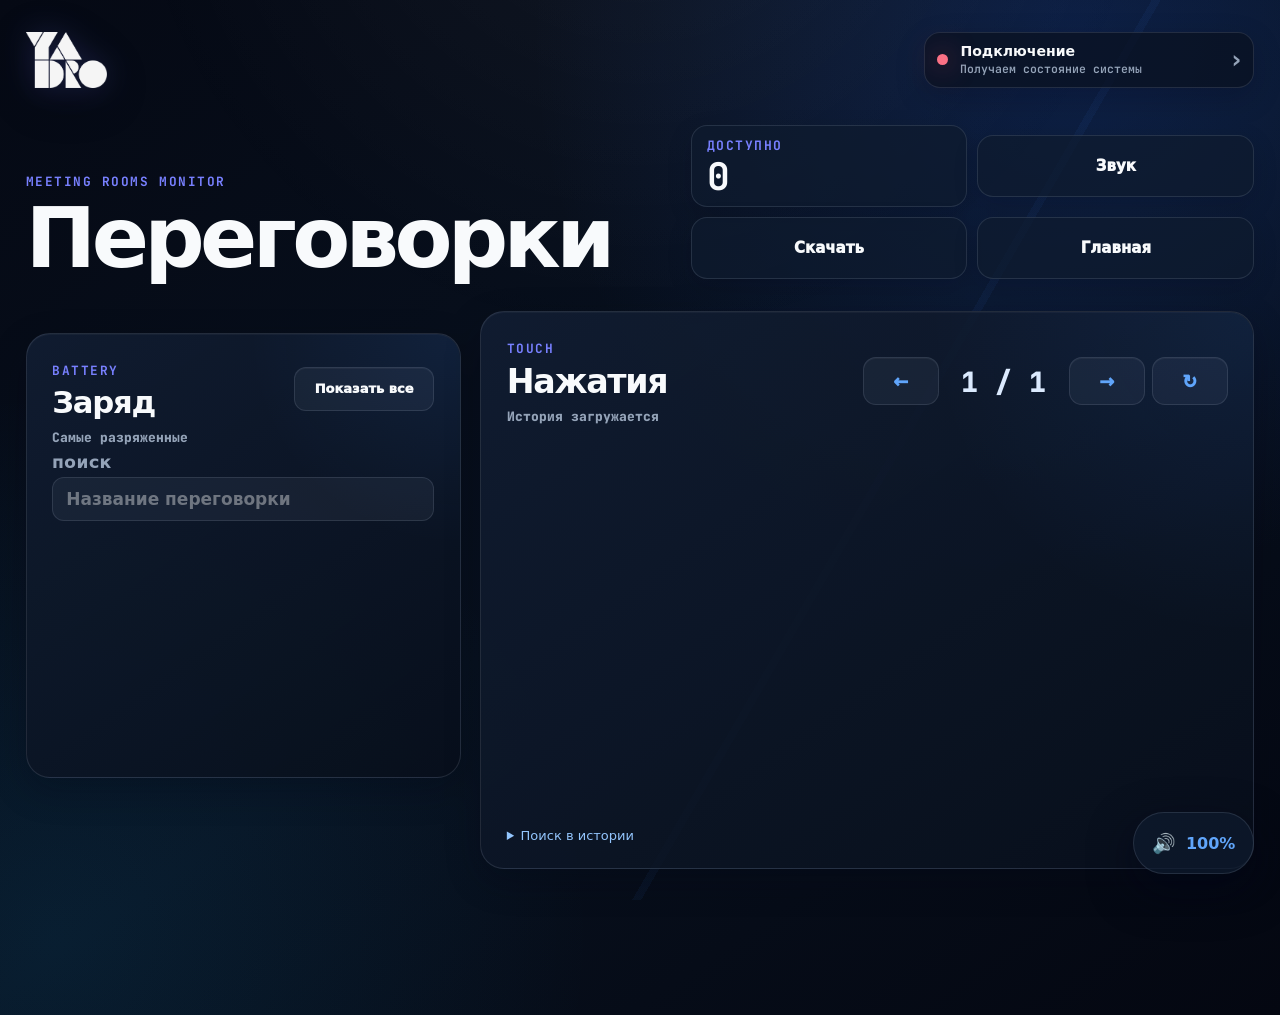
==== commit 3a96342c: "Release v0.1.1: regional Telegram alerts and staff workflows" ====
--- a/static/index.html
+++ b/static/index.html
@@ -1,15 +1,16 @@
-<!doctype html>
-<html lang="ru">
-  <head>
-    <meta charset="utf-8" />
+<!doctype html>
+<html lang="ru">
+  <head>
+    <meta charset="utf-8" />
     <meta name="viewport" content="width=device-width, initial-scale=1" />
     <title>Переговорки</title>
     <link rel="icon" type="image/png" href="/static/assets/yadro-logo.png" />
-    <link rel="stylesheet" href="/static/styles.css?v=88" />
-  </head>
-  <body>
-    <main class="screen">
-      <header class="top-nav">
+    <link rel="stylesheet" href="/static/styles.css?v=0.1.1" />
+    <link rel="stylesheet" href="/static/calls.css?v=0.1.1-8" />
+  </head>
+  <body class="monitor-page">
+    <main class="screen">
+      <header class="top-nav">
         <a class="brand" href="/" aria-label="YADRO — на главную">
           <img class="brand-logo" src="/static/assets/yadro-logo.png" alt="YADRO" />
         </a>
@@ -21,58 +22,64 @@
           </span>
           <span class="status-trigger-arrow">›</span>
         </button>
-      </header>
-
-      <section class="hero">
-        <div class="hero-copy">
-          <div class="kicker">Meeting rooms monitor</div>
-          <h1>Переговорки</h1>
-        </div>
-        <div class="hero-metrics">
-          <div class="metric">
-            <span>Доступно</span>
-            <strong id="watchedCount">0</strong>
-          </div>
+      </header>
+
+      <section class="hero">
+        <div class="hero-copy">
+          <div class="kicker">Meeting rooms monitor</div>
+          <h1>Переговорки</h1>
+        </div>
+        <div class="hero-metrics">
+          <div class="metric">
+            <span>Доступно</span>
+            <strong id="watchedCount">0</strong>
+          </div>
           <button id="enableSoundButton" class="sound-button" type="button">Звук</button>
           <a class="download-button" href="/download-app" download>Скачать</a>
           <a class="download-button" href="/">Главная</a>
         </div>
       </section>
-
-
-      <section class="layout dashboard">
-        <section class="battery-panel">
-          <div class="panel-head compact">
-            <div>
-              <span class="section-label">Battery</span>
-              <h2>Заряд</h2>
-            </div>
+
+
+      <section class="layout dashboard">
+        <section class="battery-panel">
+          <div class="panel-head compact">
+            <div>
+              <span class="section-label">Battery</span>
+              <h2>Заряд</h2>
+            </div>
             <button id="toggleBatteriesButton" class="mini-button" type="button">Показать все</button>
-          </div>
-          <div id="batterySummary" class="battery-summary">Самые разряженные</div>
-          <label class="battery-search">
-            <span>Поиск</span>
-            <input id="batterySearchInput" type="search" placeholder="Название переговорки" autocomplete="off" />
-          </label>
-          <div id="batteryList" class="battery-list"></div>
-        </section>
-
-        <section class="history-panel">
-          <div class="panel-head compact">
-            <div>
-              <span class="section-label">Touch</span>
-              <h2>Нажатия</h2>
-              <div id="historySummary" class="history-summary">История загружается</div>
-            </div>
-            <div class="pager">
+          </div>
+          <div id="batterySummary" class="battery-summary">Самые разряженные</div>
+          <label class="battery-search">
+            <span>Поиск</span>
+            <input id="batterySearchInput" type="search" placeholder="Название переговорки" autocomplete="off" />
+          </label>
+          <div id="batteryList" class="battery-list"></div>
+        </section>
+
+        <section class="history-panel">
+          <div class="panel-head compact">
+            <div>
+              <span class="section-label">Touch</span>
+              <h2>Нажатия</h2>
+              <div id="historySummary" class="history-summary">История загружается</div>
+            </div>
+            <div class="pager">
               <button id="prevPageButton" class="ghost-button" type="button" aria-label="Предыдущая страница">←</button>
-              <div id="pageInfo" class="page-info">1 / 1</div>
+              <div id="pageInfo" class="page-info">1 / 1</div>
               <button id="nextPageButton" class="ghost-button" type="button" aria-label="Следующая страница">→</button>
               <button id="refreshHistoryButton" class="ghost-button" type="button" title="Обновить историю и заряд" aria-label="Обновить историю и заряд">↻</button>
-            </div>
-          </div>
-          <div id="historyList" class="history-list"></div>
-        </section>
+            </div>
+          </div>
+          <div id="historyList" class="history-list"></div>
+          <details class="history-filters"><summary>Поиск в истории</summary><div>
+            <input id="historyQuery" type="search" placeholder="Кнопка, сотрудник, комментарий" aria-label="Поиск в истории">
+            <select id="historyState" aria-label="Статус вызова"><option value="">Все статусы</option><option value="waiting">Ожидает</option><option value="accepted">Принят</option></select>
+            <input id="historyFrom" type="date" aria-label="С даты"><input id="historyTo" type="date" aria-label="По дату">
+            <button id="historyFilterButton" class="mini-button" type="button">Найти</button>
+          </div></details>
+        </section>
       </section>
     </main>
 
@@ -99,74 +106,80 @@
     </section>
 
     <section id="popup" class="popup hidden">
-      <div class="popup-card">
-        <div class="popup-top">
-          <div>
-            <span class="section-label">Alert</span>
-            <h2 id="popupTitle">Нажатие</h2>
-          </div>
-          <span id="popupCount" class="popup-count">1</span>
-        </div>
-        <div id="popupList" class="popup-list"></div>
+      <div class="popup-card">
+        <div class="popup-top">
+          <div>
+            <span class="section-label">Alert</span>
+            <h2 id="popupTitle">Нажатие</h2>
+          </div>
+          <span id="popupCount" class="popup-count">1</span>
+        </div>
+        <div id="popupList" class="popup-list"></div>
         <button id="clearPopupButton" class="fa-button popup-fa" type="button">...</button>
-      </div>
-    </section>
-
-    <section id="detailsModal" class="details-modal hidden">
-      <div class="details-card">
+      </div>
+    </section>
+
+    <section id="detailsModal" class="details-modal hidden" role="dialog" aria-modal="true" aria-labelledby="detailsName">
+      <div class="details-card call-details-card">
         <button id="detailsCloseButton" class="details-close" type="button" aria-label="Закрыть">×</button>
-        <span class="section-label">Детали</span>
-        <h2 id="detailsName">Переговорка</h2>
-        <dl class="details-grid">
-          <div>
-            <dt>Нажата</dt>
-            <dd id="detailsPressedAt">—</dd>
-          </div>
-          <div>
-            <dt id="detailsAckLabel">...</dt>
-            <dd id="detailsAcknowledgedAt">—</dd>
-          </div>
-        </dl>
-      </div>
-    </section>
-
+        <span id="detailsArea" class="section-label">Переговорка</span>
+        <h2 id="detailsName">Переговорка</h2>
+        <dl class="details-grid">
+          <div>
+            <dt>Нажата</dt>
+            <dd id="detailsPressedAt">—</dd>
+          </div>
+        </dl>
+        <section id="callAssignment" class="call-assignment" aria-live="polite" aria-label="Текущий ответственный">
+          <span id="assignmentLabel" class="assignment-label">Ответственный</span>
+          <strong id="assignmentName" class="assignment-name">Загрузка…</strong>
+          <span id="assignmentPlatform" class="assignment-platform" hidden></span>
+          <time id="assignmentTime" class="assignment-time" hidden></time>
+        </section>
+        <section class="call-comments" aria-labelledby="commentsHeading">
+          <div class="comments-heading"><h3 id="commentsHeading">Комментарии</h3><span id="commentsCount" class="comments-count">0</span></div>
+          <div id="callComments" class="comments-list" aria-live="polite"></div>
+        </section>
+      </div>
+    </section>
+
     <section id="batteryModal" class="details-modal hidden">
-      <div class="details-card battery-details-card">
+      <div class="details-card battery-details-card">
         <button id="batteryCloseButton" class="details-close" type="button" aria-label="Закрыть">×</button>
-        <span class="section-label">Battery</span>
-        <h2 id="batteryDetailsName">Переговорка</h2>
-        <div class="battery-details-percent" id="batteryDetailsPercent">—</div>
-        <dl class="details-grid battery-details-grid">
-          <div>
-            <dt>Данные получены</dt>
-            <dd id="batteryDetailsUpdated">—</dd>
-          </div>
-          <div>
-            <dt>Значение HA обновилось</dt>
-            <dd id="batteryDetailsChanged">—</dd>
-          </div>
-          <div>
-            <dt>Статус</dt>
-            <dd id="batteryDetailsStatus">—</dd>
-          </div>
-          <div>
-            <dt>Регион</dt>
-            <dd id="batteryDetailsArea">—</dd>
-          </div>
-          <div>
-            <dt>Датчик заряда</dt>
-            <dd id="batteryDetailsEntity">—</dd>
-          </div>
-          <div>
-            <dt>Кнопка</dt>
-            <dd id="batteryDetailsButtonEntity">—</dd>
-          </div>
-          <div>
-            <dt>Сырое значение HA</dt>
-            <dd id="batteryDetailsRaw">—</dd>
-          </div>
-        </dl>
-      </div>
+        <span class="section-label">Battery</span>
+        <h2 id="batteryDetailsName">Переговорка</h2>
+        <div class="battery-details-percent" id="batteryDetailsPercent">—</div>
+        <dl class="details-grid battery-details-grid">
+          <div>
+            <dt>Данные получены</dt>
+            <dd id="batteryDetailsUpdated">—</dd>
+          </div>
+          <div>
+            <dt>Значение HA обновилось</dt>
+            <dd id="batteryDetailsChanged">—</dd>
+          </div>
+          <div>
+            <dt>Статус</dt>
+            <dd id="batteryDetailsStatus">—</dd>
+          </div>
+          <div>
+            <dt>Регион</dt>
+            <dd id="batteryDetailsArea">—</dd>
+          </div>
+          <div>
+            <dt>Датчик заряда</dt>
+            <dd id="batteryDetailsEntity">—</dd>
+          </div>
+          <div>
+            <dt>Кнопка</dt>
+            <dd id="batteryDetailsButtonEntity">—</dd>
+          </div>
+          <div>
+            <dt>Сырое значение HA</dt>
+            <dd id="batteryDetailsRaw">—</dd>
+          </div>
+        </dl>
+      </div>
     </section>
 
     <section id="systemStatusModal" class="details-modal system-status-modal hidden" role="dialog" aria-modal="true" aria-labelledby="systemStatusTitle">
@@ -192,8 +205,9 @@
         </div>
       </div>
     </section>
-
+
     <audio id="alertAudio" preload="auto"></audio>
-    <script src="/static/app.js?v=87"></script>
-  </body>
-</html>
+    <script src="/static/app.js?v=0.1.1-8"></script>
+    <script src="/static/history-filters.js?v=0.1.1"></script>
+  </body>
+</html>
--- a/static/styles.css
+++ b/static/styles.css
@@ -4225,3 +4225,37 @@
     transform: none;
   }
 }
+.telegram-region-list {
+  display: grid;
+  grid-template-columns: repeat(auto-fit, minmax(min(100%, 400px), 1fr));
+  gap: 18px;
+  align-items: start;
+}
+.telegram-region-card {
+  min-width: 0;
+  padding: clamp(16px, 2vw, 28px);
+  border: 1px solid rgba(148, 163, 184, .2);
+  border-radius: 20px;
+  background: rgba(255, 255, 255, .035);
+  overflow-wrap: anywhere;
+}
+.telegram-card-heading { display: flex; align-items: center; justify-content: space-between; gap: 12px; flex-wrap: wrap; }
+.telegram-card-heading h3 { margin: 0; font-size: clamp(20px, 2vw, 30px); }
+.telegram-badge { color: #a8b5c8; font-size: 13px; }
+.telegram-badge.active { color: #6ee7b7; }
+.telegram-region-card .telegram-meta,
+.telegram-region-card .telegram-instruction { font-size: 14px; line-height: 1.6; color: #a8b5c8; }
+.telegram-field { display: grid; gap: 8px; margin: 18px 0 12px; font-size: 14px; }
+.telegram-field input {
+  box-sizing: border-box; width: 100%; min-width: 0; padding: 12px;
+  border: 1px solid rgba(148, 163, 184, .3); border-radius: 10px;
+  background: rgba(0, 0, 0, .2); color: #fff; font: inherit;
+}
+.telegram-toggle { display: flex; align-items: center; gap: 10px; font-size: 14px; }
+.telegram-toggle input { width: 18px; height: 18px; flex: 0 0 18px; }
+.telegram-actions { display: flex; gap: 10px; flex-wrap: wrap; margin-top: 18px; }
+.telegram-actions .mini-button, .telegram-setup .mini-button { font-size: 13px; padding: 10px 14px; min-width: 0; white-space: normal; }
+.telegram-feedback { font-size: 14px; line-height: 1.5; color: #6ee7b7; min-height: 0; }
+.telegram-feedback.error { color: #fca5a5; }
+.telegram-feedback:empty { display: none; }
+.telegram-setup { display: flex; align-items: center; justify-content: space-between; flex-wrap: wrap; gap: 12px; padding: 12px; border: 1px solid #60a5fa; border-radius: 12px; font-size: 14px; }
--- a/static/calls.css
+++ b/static/calls.css
@@ -0,0 +1,108 @@
+.employee-tools, .history-filters > div { display: flex; flex-wrap: wrap; gap: 10px; margin: 12px 0; }
+.admin-tab-panel[data-panel="employees"] > h2 { margin: 0 0 18px; }
+.employee-tools input { flex: 1 1 200px; }
+.history-assignee { min-width: 0; margin-top: 6px; color: #a7f3d0; font-size: clamp(15px, 1.15vw, 21px); line-height: 1.3; overflow: hidden; text-overflow: ellipsis; white-space: nowrap; }
+.monitor-page .history-copy { overflow: hidden; }
+.monitor-page .history-item { height: auto; min-height: 110px; }
+.employee-tools input, .history-filters input, .history-filters select { min-width: 0; max-width: 100%; padding: 10px; color: #eef2ff; background: #121b2c; border: 1px solid #334155; border-radius: 10px; }
+.employee-list { display: grid; grid-template-columns: repeat(auto-fit, minmax(min(100%, 340px), 1fr)); gap: 16px; }
+.employee-list input:not([type="checkbox"]) { width: 100%; box-sizing: border-box; }
+.employee-regions { max-height: 180px; overflow: auto; }
+.employee-audit { max-height: 280px; overflow: auto; overflow-wrap: anywhere; white-space: pre-wrap; font-size: 14px; }
+.history-filters { flex-shrink: 0; padding-top: 8px; font-size: 13px; }
+.history-filters summary { cursor: pointer; color: #93c5fd; }
+.history-filters input[type="search"] { flex: 1 1 180px; }
+
+.monitor-page .call-details-card {
+  display: flex;
+  flex-direction: column;
+  width: min(1040px, calc(100vw - 32px));
+  max-height: calc(100dvh - 32px);
+  min-height: 0;
+  padding: clamp(20px, 3vw, 32px);
+  overflow-y: auto;
+}
+.call-details-card h2 { margin: 14px 0; padding-right: 38px; font-size: clamp(26px, 3vw, 42px); overflow-wrap: anywhere; flex-shrink: 0; }
+.call-details-card .details-grid { display: block; margin: 0 0 22px; flex-shrink: 0; }
+.call-details-card .details-grid > div { display: flex; align-items: baseline; flex-wrap: wrap; gap: 8px 14px; }
+.call-details-card .details-grid dt { font-size: 13px; color: #94a3b8; }
+.call-details-card .details-grid dd { margin: 0; font-size: 16px; line-height: 1.5; color: #dbeafe; }
+.call-comments { display: flex; flex-direction: column; min-height: 0; border-top: 1px solid #26374e; padding-top: 18px; }
+.comments-heading { display: flex; align-items: center; gap: 10px; margin-bottom: 14px; flex-shrink: 0; }
+.comments-heading h3 { margin: 0; font-size: 18px; font-weight: 700; }
+.comments-count { padding: 3px 8px; border-radius: 8px; background: #1d304b; color: #93c5fd; font-size: 12px; }
+.comments-list { display: grid; gap: 12px; overflow-y: auto; min-height: 0; max-height: min(52dvh, 480px); padding-right: 6px; scrollbar-width: thin; }
+.comment-card { min-width: 0; padding: 16px; border: 1px solid #293b54; border-radius: 14px; background: #142137; }
+.comment-header { display: flex; justify-content: space-between; align-items: baseline; flex-wrap: wrap; gap: 6px 14px; }
+.comment-header strong { font-size: 14px; color: #bfdbfe; overflow-wrap: anywhere; }
+.comment-header time { font-size: 12px; line-height: 1.5; color: #94a3b8; font-variant-numeric: tabular-nums; }
+.comment-body { margin: 10px 0 0; color: #f1f5f9; font-size: 15px; line-height: 1.65; white-space: pre-wrap; overflow-wrap: anywhere; }
+.comments-empty { margin: 0; padding: 28px 16px; text-align: center; border: 1px dashed #334155; border-radius: 14px; color: #94a3b8; font-size: 14px; }
+.call-assignment { display: flex; align-items: baseline; gap: 8px 14px; flex-wrap: wrap; padding: 14px 16px; margin-bottom: 18px; border: 1px solid #2d3e55; border-radius: 14px; background: #142137; flex-shrink: 0; }
+.assignment-label { font-size: 12px; color: #94a3b8; }
+.assignment-name { min-width: 0; flex: 1 1 180px; font-size: 15px; line-height: 1.5; overflow-wrap: anywhere; color: #e2e8f0; }
+.assignment-platform { padding: 3px 8px; border-radius: 7px; background: #243c59; color: #bfdbfe; font-size: 12px; }
+.call-assignment.accepted { border-color: #2a5d58; background: #102d30; }
+.call-assignment.accepted .assignment-name { color: #a7f3d0; }
+.assignment-time { flex: 1 0 100%; font-size: 13px; color: #94a3b8; font-variant-numeric: tabular-nums; }
+.assignment-time[hidden] { display: none; }
+.employee-create { margin: 16px 0 22px; padding: 18px; border: 1px solid #334155; border-radius: 14px; background: #142137; }
+.employee-create summary { cursor: pointer; color: #bfdbfe; font-weight: 700; }
+.employee-create-form { display: grid; grid-template-columns: repeat(auto-fit, minmax(min(100%, 220px), 1fr)); gap: 0 16px; }
+.employee-create-form .telegram-actions, .employee-create-form .telegram-feedback { grid-column: 1 / -1; }
+.employee-badge { display: inline-block; margin-top: 8px; padding: 4px 8px; border-radius: 7px; color: #fde68a; background: #473b1b; font-size: 12px; }
+.employee-badge[hidden] { display: none; }
+
+.monitor-page .fa-button {
+  border: 1px solid #93c5fd;
+  background: #60a5fa;
+  color: #071526;
+  box-shadow: none;
+  font-weight: 800;
+  overflow-wrap: anywhere;
+}
+.monitor-page .fa-button:hover:not(:disabled) { background: #93c5fd; color: #071526; }
+.monitor-page .fa-button:disabled { background: #4b6485; color: #dbeafe; opacity: 1; }
+.monitor-page .fa-button:focus-visible { outline: 3px solid #e2e8f0; outline-offset: 4px; }
+.monitor-page .sound-button.blocked { border-color: #eab308; color: #fde68a; background: #382f17; }
+
+.monitor-page .battery-panel,
+.monitor-page .history-panel,
+.monitor-page .nav-status,
+.monitor-page .metric,
+.monitor-page .sound-button,
+.monitor-page .download-button,
+.monitor-page .ghost-button,
+.monitor-page .volume-toggle,
+.monitor-page .volume-panel,
+.monitor-page .details-card,
+.monitor-page .popup-card,
+.monitor-page .details-modal,
+.monitor-page .popup { backdrop-filter: none; -webkit-backdrop-filter: none; }
+.monitor-page .details-modal, .monitor-page .popup { background: rgba(2, 6, 15, .9); }
+.monitor-page .details-card, .monitor-page .popup-card, .monitor-page .volume-panel { background: #0d1728; }
+.monitor-page .ui-ready, .monitor-page .dot.ok { animation: none; }
+.monitor-page.ui-ready .top-nav,
+.monitor-page.ui-ready .hero,
+.monitor-page.ui-ready .battery-panel,
+.monitor-page.ui-ready .history-panel,
+.monitor-page .details-modal:not(.hidden) .details-card,
+.monitor-page .popup:not(.hidden) .popup-card { animation: none; }
+.monitor-page .battery-item, .monitor-page .history-item { transition: border-color 120ms ease, background-color 120ms ease; box-shadow: none; }
+.monitor-page .battery-meter span { transition: none; }
+
+.call-details-card h2 { font-size: clamp(28px, 3vw, 52px); }
+.call-details-card .details-grid dt, .assignment-label { font-size: clamp(16px, 1.4vw, 22px); }
+.call-details-card .details-grid dd, .assignment-time { font-size: clamp(18px, 1.5vw, 24px); }
+.assignment-name { font-size: clamp(21px, 1.8vw, 30px); }
+.assignment-platform, .comments-count { font-size: clamp(15px, 1.2vw, 20px); }
+.comments-heading h3 { font-size: clamp(21px, 1.8vw, 28px); }
+.comment-header strong { font-size: clamp(18px, 1.5vw, 24px); }
+.comment-header time { font-size: clamp(16px, 1.3vw, 21px); }
+.comment-body, .comments-empty { font-size: clamp(18px, 1.5vw, 24px); }
+.call-comments { flex-shrink: 0; }
+@media (max-width: 600px) {
+  .monitor-page .call-details-card { padding: 18px; }
+  .call-details-card h2 { font-size: 27px; }
+  .comment-card { padding: 12px; }
+}
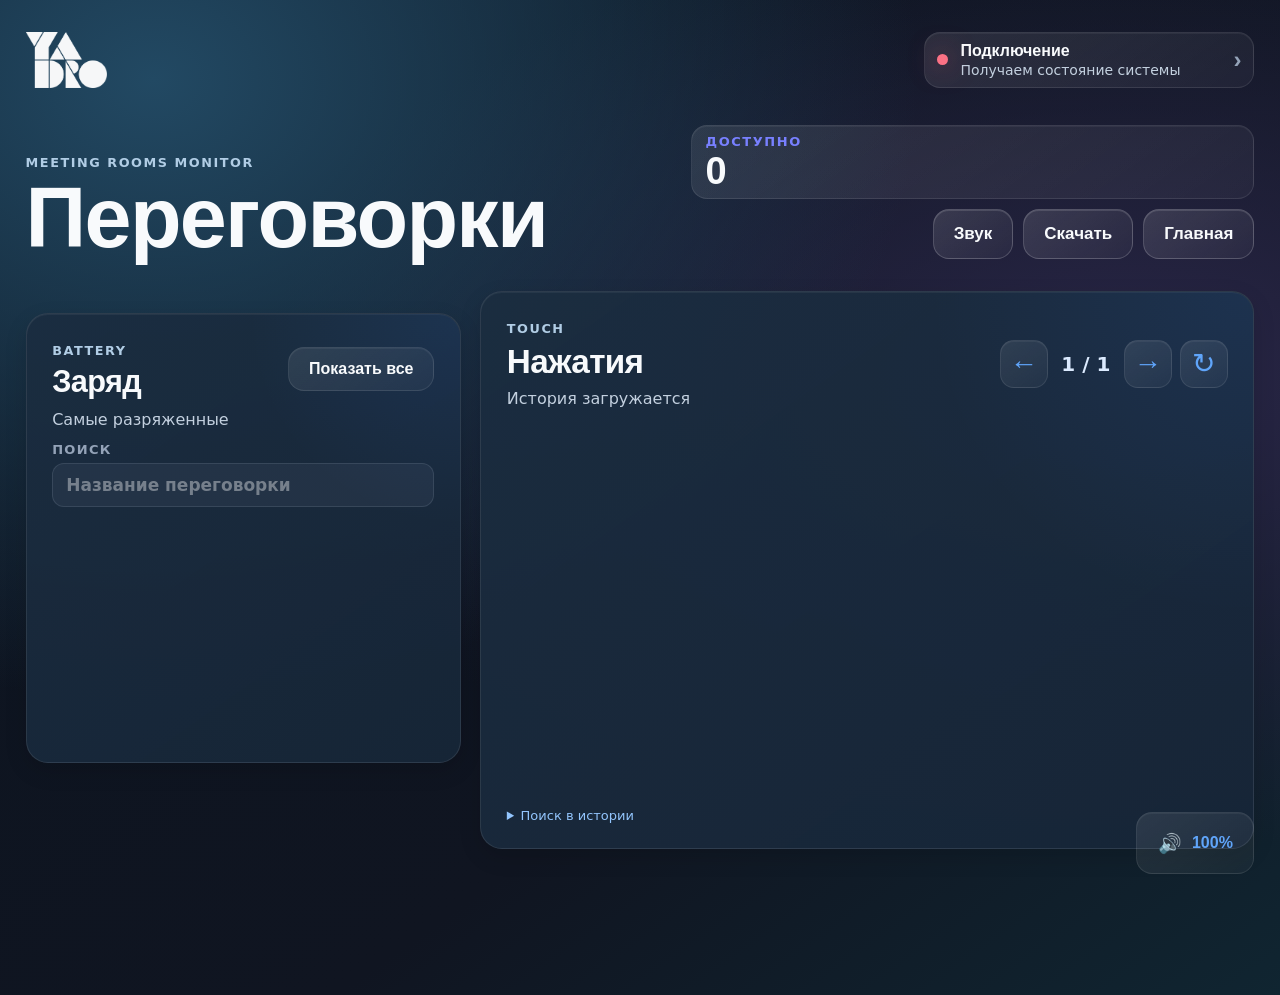
==== commit 84ed5e92: "Release v0.1.2: glass interface and reliable HA history baseline" ====
--- a/static/index.html
+++ b/static/index.html
@@ -5,8 +5,9 @@
     <meta name="viewport" content="width=device-width, initial-scale=1" />
     <title>Переговорки</title>
     <link rel="icon" type="image/png" href="/static/assets/yadro-logo.png" />
-    <link rel="stylesheet" href="/static/styles.css?v=0.1.1" />
+    <link rel="stylesheet" href="/static/styles.css?v=0.1.2-2" />
     <link rel="stylesheet" href="/static/calls.css?v=0.1.1-8" />
+    <link rel="stylesheet" href="/static/glass.css?v=0.1.2-12" />
   </head>
   <body class="monitor-page">
     <main class="screen">
@@ -207,7 +208,7 @@
     </section>
 
     <audio id="alertAudio" preload="auto"></audio>
-    <script src="/static/app.js?v=0.1.1-8"></script>
+    <script src="/static/app.js?v=0.1.2-11"></script>
     <script src="/static/history-filters.js?v=0.1.1"></script>
   </body>
 </html>
--- a/static/styles.css
+++ b/static/styles.css
@@ -2254,12 +2254,15 @@
 }
 
 .region-grid {
-  grid-template-columns: repeat(auto-fill, minmax(240px, 1fr));
+  grid-template-columns: repeat(auto-fill, minmax(min(100%, 240px), 1fr));
   gap: 12px;
 }
 
 .region-card {
   min-height: 138px;
+  container-type: inline-size;
+  display: flex;
+  flex-direction: column;
   padding: 20px;
   border-radius: 18px;
 }
@@ -2274,8 +2277,12 @@
 }
 
 .region-count {
-  margin-top: 22px;
-  font-size: clamp(42px, 4vw, 70px);
+  margin-top: auto;
+  padding-top: 22px;
+  font-size: clamp(18px, min(4vw, calc(140cqw / var(--count-characters, 7))), 70px);
+  line-height: 1.4;
+  white-space: nowrap;
+  font-variant-numeric: tabular-nums;
 }
 
 .region-label {
@@ -3027,7 +3034,7 @@
 }
 
 .history-list {
-  grid-auto-rows: minmax(86px, auto);
+  grid-auto-rows: max-content;
 }
 
 .battery-item,
--- a/static/glass.css
+++ b/static/glass.css
@@ -0,0 +1,143 @@
+:is(.home-page, .monitor-page) {
+  background: radial-gradient(ellipse at 12% 8%, #224963 0, transparent 48%),
+    radial-gradient(ellipse at 88% 38%, #292647 0, transparent 54%),
+    linear-gradient(145deg, #0b1420, #101521 65%, #102531);
+}
+:is(.home-page, .monitor-page)::before { display: none; }
+.home-page :is(h1, .region-title, .region-count, .nav-status, .download-button) {
+  font-family: -apple-system, BlinkMacSystemFont, "Segoe UI", sans-serif;
+}
+.home-page .home-hero h1 { font-weight: 650; letter-spacing: -.055em; line-height: 1.08; }
+.home-page .kicker { color: #b1cde5; letter-spacing: .12em; }
+.home-page :is(.region-card, .nav-status, .download-button) {
+  border: 1px solid rgba(255, 255, 255, .22);
+  background: linear-gradient(145deg, rgba(255, 255, 255, .13), rgba(255, 255, 255, .035));
+  box-shadow: inset 0 1px 0 rgba(255, 255, 255, .19), 0 10px 28px rgba(0, 0, 0, .16);
+  -webkit-backdrop-filter: blur(8px);
+  backdrop-filter: blur(8px);
+}
+.home-page .region-grid { gap: 16px; }
+.home-page .region-card { border-radius: 26px; padding: 22px; }
+.home-page .region-title { font-weight: 650; line-height: 1.1; letter-spacing: -.035em; }
+.home-page .region-count {
+  font-size: clamp(28px, calc(175cqw / var(--count-characters, 7)), 88px);
+  color: #b4dcff; font-weight: 600; letter-spacing: -.04em;
+}
+.home-page .region-label { color: #c1cede; font-size: 12px; font-weight: 500; letter-spacing: .06em; }
+.home-page :is(.nav-status, .download-button) {
+  border-radius: 999px; font-weight: 600; color: #edf4ff;
+}
+.home-page .download-button { transition: border-color .18s ease, background .18s ease; }
+.home-page :is(.region-card, .download-button):hover {
+  transform: none; border-color: rgba(255, 255, 255, .42);
+  background: linear-gradient(145deg, rgba(255, 255, 255, .19), rgba(255, 255, 255, .06));
+}
+.home-page :is(.region-card, .download-button):active { filter: brightness(.92); }
+.home-page :is(.region-card, .download-button):focus-visible {
+  outline: 3px solid #a8d9ff; outline-offset: 4px;
+}
+.home-page .dot { animation: none; }
+.monitor-page {
+  --font-technical: "Segoe UI", system-ui, sans-serif;
+  font-family: "Segoe UI", system-ui, sans-serif;
+  font-synthesis: none; text-rendering: auto;
+}
+.monitor-page :is(h1, h2, h3, .name, .battery-name, .battery-percent, .metric strong, button, .download-button) {
+  font-family: -apple-system, BlinkMacSystemFont, "Segoe UI", sans-serif;
+}
+.monitor-page :is(h1, h2, h3, .name, .battery-percent, .metric strong, .assignment-name) { font-weight: 600; letter-spacing: -.02em; }
+.monitor-page :is(button, .download-button, .status-trigger-copy strong) { font-weight: 600; }
+.monitor-page :is(.kicker, .section-label) { color: #b1cde5; }
+.monitor-page :is(.battery-panel, .history-panel) {
+  border-radius: 22px; border-color: rgba(255, 255, 255, .09);
+  background: linear-gradient(145deg, #1b2d40ed, #172638f2);
+  box-shadow: inset 0 1px #ffffff0d, 0 8px 22px #0002;
+}
+.monitor-page :is(.nav-status, .metric, .sound-button:not(.blocked), .download-button, .ghost-button:not(.success), .mini-button, .volume-toggle) {
+  border-radius: 16px; border-color: rgba(255, 255, 255, .09);
+  background: linear-gradient(145deg, #ffffff18, #ffffff0a); box-shadow: inset 0 1px #ffffff0d;
+}
+.monitor-page .brand-logo { filter: brightness(0) invert(1); }
+.monitor-page .volume-control { -webkit-backdrop-filter: none; backdrop-filter: none; }
+.monitor-page :where(.history-item, .battery-item, .press, .comment-card, .call-assignment) {
+  border-color: rgba(255, 255, 255, .07); background: #223449; box-shadow: none;
+}
+.monitor-page :is(.details-card, .popup-card, .volume-panel) {
+  border-radius: 22px; border-color: rgba(255, 255, 255, .12);
+  background: #203145ed; box-shadow: inset 0 1px #ffffff14, 0 16px 40px #0004;
+  -webkit-backdrop-filter: blur(4px); backdrop-filter: blur(4px);
+}
+.monitor-page :is(.details-modal, .popup) { background: rgba(3, 8, 17, .76); }
+.monitor-page :is(.download-button, .mini-button, .ghost-button:not(.success), .sound-button:not(.blocked), .volume-toggle):hover:not(:disabled) {
+  border-color: rgba(255, 255, 255, .18); background: rgba(255, 255, 255, .14);
+}
+.monitor-page :is(.fa-button, .details-close) { border-radius: 18px; }
+.monitor-page :is(.time, .battery-summary, .history-summary, .status-trigger-copy small) { color: #c3d0df; font-weight: 400; }
+.monitor-page :is(.history-item, .battery-item) { transition: background-color .12s ease, box-shadow .12s ease; }
+.monitor-page :is(.history-item, .battery-item):hover { box-shadow: 0 3px 10px #0002; transform: none; }
+.monitor-page :is(.history-item, .battery-item, button, a).ui-pressed { filter: none; }
+.monitor-page :is(.mini-button, .download-button, .sound-button, .volume-test-button) { font-size: clamp(16px, 1.25vw, 20px); min-height: 44px; }
+.monitor-page .ghost-button { font-size: clamp(24px, 1.8vw, 30px); min-width: 46px; min-height: 46px; }
+.monitor-page :is(.page-info, .volume-toggle) { font-size: clamp(18px, 1.5vw, 24px); }
+.monitor-page :is(.time, .battery-summary, .history-summary) { font-size: clamp(16px, 1.15vw, 20px); line-height: 1.4; }
+.monitor-page .status-trigger-copy strong { font-size: clamp(16px, 1.25vw, 20px); }
+.monitor-page .status-trigger-copy small { font-size: clamp(14px, 1vw, 17px); }
+.monitor-page :is(.history-item, .battery-item, .press) .name { font-size: clamp(21px, 1.5vw, 28px); line-height: 1.2; }
+.monitor-page .area-badge { font-size: clamp(12px, 1vw, 16px); line-height: 1.3; }
+.monitor-page .battery-search input { font-size: 17px; min-height: 44px; }
+.monitor-page .hero-metrics { display: flex; flex-wrap: wrap; justify-content: flex-end; gap: 10px; width: auto; max-width: 100%; }
+.monitor-page .hero-metrics > * { flex: 0 1 auto; }
+.monitor-page .hero-metrics :is(.download-button, .sound-button) {
+  width: auto; min-width: 0; min-height: 50px; padding: 12px 20px; border-radius: 16px; line-height: 1.3;
+  font-size: clamp(17px, 1.3vw, 21px); white-space: normal;
+}
+.monitor-page .hero-metrics :is(.download-button, .sound-button:not(.blocked)) {
+  border-color: #ffffff2e; background: linear-gradient(145deg, #ffffff20, #ffffff09);
+  box-shadow: inset 0 1px #ffffff20;
+}
+.monitor-page .hero-metrics :is(.download-button, .sound-button:not(.blocked)):hover {
+  border-color: #ffffff6b; background: linear-gradient(145deg, #ffffff30, #ffffff0f);
+}
+.monitor-page .hero-metrics .metric { min-width: 0; padding: 8px 14px; }
+.monitor-page :is(.hero-copy, .hero-metrics, .panel-head > div) { min-width: 0; }
+.monitor-page .panel-head { flex-wrap: wrap; gap: 16px; }
+.monitor-page .pager { display: flex; flex-wrap: wrap; align-items: center; gap: 8px; max-width: 100%; }
+.monitor-page .pager .ghost-button {
+  width: clamp(48px, 3.5vw, 56px); height: clamp(48px, 3.5vw, 56px);
+  min-width: 48px; min-height: 48px; padding: 0; border-radius: 14px;
+  font-size: 28px; line-height: 1; flex: 0 0 auto;
+}
+.monitor-page .pager .page-info { min-width: 60px; width: auto; font-size: 20px; }
+.monitor-page .history-list { display: block; }
+.monitor-page .history-grid {
+  display: grid; grid-template-columns: inherit; gap: inherit; grid-auto-rows: max-content;
+  align-items: stretch;
+}
+.monitor-page .history-item { display: flex; align-self: stretch; height: auto; min-height: 0; padding: 14px 16px; }
+.monitor-page .history-copy { display: flex; flex-direction: column; height: auto; min-width: 0; }
+.monitor-page .history-item .area-badge { align-self: flex-start; flex-shrink: 0; }
+.monitor-page .history-item .name {
+  display: -webkit-box; -webkit-box-orient: vertical; -webkit-line-clamp: 2; overflow: hidden;
+  font-size: clamp(20px, 1.4vw, 26px); min-height: 0; flex-shrink: 0;
+}
+.monitor-page .history-item .time { font-size: clamp(15px, 1.05vw, 18px); margin-top: 4px; white-space: normal; overflow-wrap: anywhere; flex-shrink: 0; }
+.monitor-page .history-assignee { font-size: clamp(14px, 1.05vw, 18px); flex-shrink: 0; margin-top: 6px; padding-top: 0; }
+@media (max-width: 1100px) {
+  .monitor-page .hero { display: flex; flex-wrap: wrap; gap: 18px; }
+  .monitor-page .hero-copy { flex: 1 1 280px; }
+  .monitor-page .hero-metrics { flex: 1 1 320px; }
+}
+@media (max-width: 760px), (prefers-reduced-transparency: reduce) {
+  .home-page :is(.region-card, .nav-status, .download-button) {
+    -webkit-backdrop-filter: none; backdrop-filter: none;
+    background: linear-gradient(145deg, #243547, #182536);
+  }
+  .monitor-page .nav-status { -webkit-backdrop-filter: none; backdrop-filter: none; }
+  .monitor-page :is(.details-card, .popup-card, .volume-panel) {
+    -webkit-backdrop-filter: none; backdrop-filter: none; background: #203145;
+  }
+}
+@media (prefers-reduced-motion: reduce) {
+  .home-page :is(.region-card, .download-button) { transition: none; }
+  .monitor-page :is(.history-item, .battery-item, button, a) { transition: none; }
+}
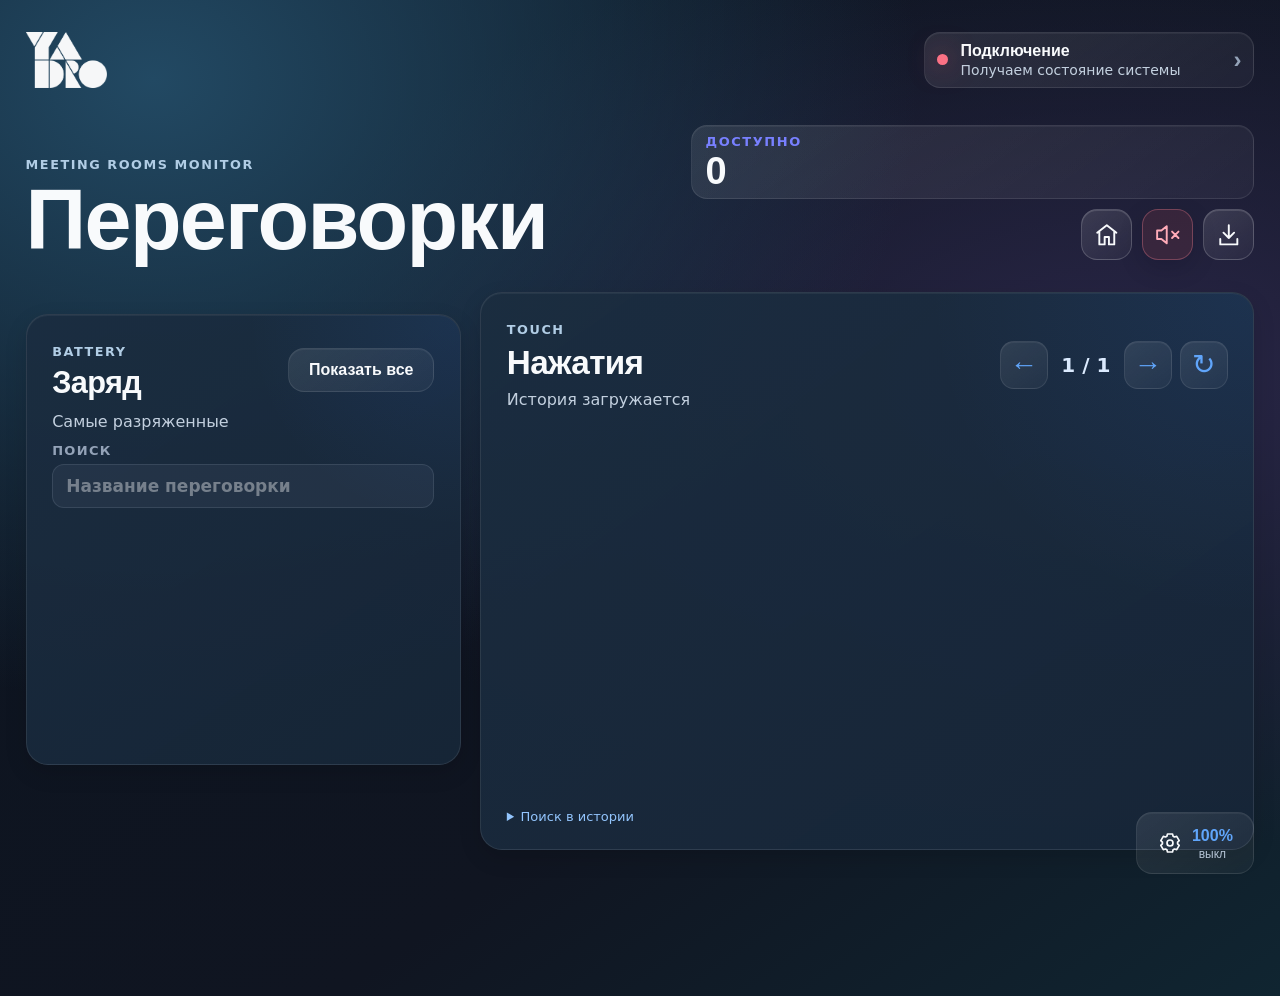
==== commit 5ade14f1: "Release v0.1.3: scoped administration and monitor preferences" ====
--- a/static/index.html
+++ b/static/index.html
@@ -7,7 +7,8 @@
     <link rel="icon" type="image/png" href="/static/assets/yadro-logo.png" />
     <link rel="stylesheet" href="/static/styles.css?v=0.1.2-2" />
     <link rel="stylesheet" href="/static/calls.css?v=0.1.1-8" />
-    <link rel="stylesheet" href="/static/glass.css?v=0.1.2-12" />
+    <link rel="stylesheet" href="/static/glass.css?v=0.1.3-13" />
+    <link rel="stylesheet" href="/static/navigation.css?v=0.1.3-1" />
   </head>
   <body class="monitor-page">
     <main class="screen">
@@ -35,9 +36,12 @@
             <span>Доступно</span>
             <strong id="watchedCount">0</strong>
           </div>
-          <button id="enableSoundButton" class="sound-button" type="button">Звук</button>
-          <a class="download-button" href="/download-app" download>Скачать</a>
-          <a class="download-button" href="/">Главная</a>
+          <nav class="nav-actions" aria-label="Действия монитора">
+            <a class="download-button nav-icon-button" href="/" title="Главная" aria-label="Главная"><svg aria-hidden="true"><use href="/static/icons.svg#home"/></svg></a>
+            <button id="enableSoundButton" class="sound-button nav-icon-button blocked" type="button" title="Разрешить звук уведомлений" aria-label="Разрешить звук уведомлений"><svg aria-hidden="true"><use href="/static/icons.svg#sound-off"/></svg><span class="nav-sr-only">Разрешить звук</span></button>
+            <a class="download-button nav-icon-button" href="/download-app" download title="Скачать приложение" aria-label="Скачать приложение"><svg aria-hidden="true"><use href="/static/icons.svg#download"/></svg></a>
+            <a id="supportLink" class="download-button nav-icon-button" target="_blank" rel="noopener noreferrer" title="Поддержка" aria-label="Поддержка" hidden><svg aria-hidden="true"><use href="/static/icons.svg#support"/></svg></a>
+          </nav>
         </div>
       </section>
 
@@ -84,25 +88,44 @@
       </section>
     </main>
 
+    <div id="settingsBackdrop" class="settings-backdrop hidden" aria-hidden="true"></div>
     <section id="volumeWidget" class="volume-widget">
-      <button id="volumeToggleButton" class="volume-toggle" type="button" aria-expanded="false" title="Громкость уведомлений">
-        <span>🔊</span>
-        <strong id="volumeBadge">100%</strong>
+      <button id="volumeToggleButton" class="volume-toggle" type="button" aria-expanded="false" title="Настройки уведомлений" aria-label="Настройки уведомлений">
+        <svg class="settings-icon" viewBox="0 0 24 24" fill="none" stroke="currentColor" stroke-width="1.7" stroke-linecap="round" stroke-linejoin="round" aria-hidden="true">
+          <path d="m9.5 3-.6 2.2-1.4.8-2.2-.6-2.5 4.2 1.6 1.6v1.6l-1.6 1.6 2.5 4.2 2.2-.6 1.4.8.6 2.2h5l.6-2.2 1.4-.8 2.2.6 2.5-4.2-1.6-1.6v-1.6l1.6-1.6-2.5-4.2-2.2.6-1.4-.8L14.5 3z"/>
+          <circle cx="12" cy="12" r="3"/>
+        </svg>
+        <span class="settings-summary"><strong id="volumeBadge">100%</strong><small id="notificationTimerBadge" title="Автоскрытие уведомлений">выкл</small></span>
       </button>
       <div id="volumePanel" class="volume-panel hidden">
         <div class="volume-panel-head">
-          <span class="section-label">Sound</span>
-          <button id="volumeCloseButton" class="details-close small-close" type="button">×</button>
-        </div>
-        <h2>Громкость</h2>
-        <label class="volume-control" title="Громкость уведомлений">
-          <strong id="volumeValue">100%</strong>
-          <input id="volumeSlider" type="range" min="0" max="100" step="1" value="100" />
+          <h2>Настройки</h2>
+          <button id="volumeCloseButton" class="details-close small-close" type="button" aria-label="Закрыть настройки"><svg viewBox="0 0 24 24" aria-hidden="true"><path d="m6 6 12 12M18 6 6 18"/></svg></button>
+        </div>
+        <section class="settings-sound" aria-label="Звук">
+          <div class="settings-sound-head">
+            <label for="volumeSlider">Громкость</label>
+            <label class="volume-number settings-number">
+              <input id="volumeInput" type="number" min="0" max="100" step="1" value="100" inputmode="numeric" aria-label="Громкость в процентах">
+              <span>%</span>
+            </label>
+          </div>
+          <label class="volume-control" title="Громкость уведомлений">
+            <strong id="volumeValue" class="hidden">100%</strong>
+            <input id="volumeSlider" type="range" min="0" max="100" step="1" value="100" aria-label="Громкость уведомлений">
+            <span class="volume-scale" aria-hidden="true"><span>0%</span><span>100%</span></span>
+          </label>
+          <button id="volumeTestButton" class="volume-test-button" type="button">Проверить</button>
+        </section>
+        <label class="notification-settings" for="notificationMinutes">
+          <span class="settings-copy"><strong>Автоскрытие</strong><small>0 - не скрывать</small></span>
+          <span class="settings-number"><input id="notificationMinutes" type="number" min="0" max="10080" step="1" value="0" inputmode="numeric" aria-label="Автоскрытие, минут"><span>мин</span></span>
         </label>
-        <label class="volume-number">
-          <input id="volumeInput" type="number" min="0" max="100" step="1" value="100" inputmode="numeric" />
+        <label class="notification-settings" for="highlightMinutes">
+          <span class="settings-copy"><strong>Жёлтая подсветка</strong><small>0 - до принятия</small></span>
+          <span class="settings-number"><input id="highlightMinutes" type="number" min="0" max="10080" step="1" value="5" inputmode="numeric" aria-label="Жёлтая подсветка, минут"><span>мин</span></span>
         </label>
-        <button id="volumeTestButton" class="volume-test-button" type="button">Проверить</button>
+        <p class="settings-note">Сохраняется автоматически. Таймеры действуют только на этой странице в вашем браузере и не принимают вызов.</p>
       </div>
     </section>
 
@@ -122,7 +145,7 @@
 
     <section id="detailsModal" class="details-modal hidden" role="dialog" aria-modal="true" aria-labelledby="detailsName">
       <div class="details-card call-details-card">
-        <button id="detailsCloseButton" class="details-close" type="button" aria-label="Закрыть">×</button>
+        <button id="detailsCloseButton" class="details-close" type="button" aria-label="Закрыть"><svg viewBox="0 0 24 24" aria-hidden="true"><path d="m6 6 12 12M18 6 6 18"/></svg></button>
         <span id="detailsArea" class="section-label">Переговорка</span>
         <h2 id="detailsName">Переговорка</h2>
         <dl class="details-grid">
@@ -144,48 +167,32 @@
       </div>
     </section>
 
-    <section id="batteryModal" class="details-modal hidden">
+    <section id="batteryModal" class="details-modal hidden" role="dialog" aria-modal="true" aria-labelledby="batteryDetailsName">
       <div class="details-card battery-details-card">
-        <button id="batteryCloseButton" class="details-close" type="button" aria-label="Закрыть">×</button>
-        <span class="section-label">Battery</span>
+        <button id="batteryCloseButton" class="details-close" type="button" aria-label="Закрыть"><svg viewBox="0 0 24 24" aria-hidden="true"><path d="m6 6 12 12M18 6 6 18"/></svg></button>
+        <span class="section-label">Заряд кнопки</span>
         <h2 id="batteryDetailsName">Переговорка</h2>
-        <div class="battery-details-percent" id="batteryDetailsPercent">—</div>
-        <dl class="details-grid battery-details-grid">
-          <div>
-            <dt>Данные получены</dt>
-            <dd id="batteryDetailsUpdated">—</dd>
-          </div>
-          <div>
-            <dt>Значение HA обновилось</dt>
-            <dd id="batteryDetailsChanged">—</dd>
-          </div>
-          <div>
-            <dt>Статус</dt>
-            <dd id="batteryDetailsStatus">—</dd>
-          </div>
-          <div>
-            <dt>Регион</dt>
-            <dd id="batteryDetailsArea">—</dd>
-          </div>
-          <div>
-            <dt>Датчик заряда</dt>
-            <dd id="batteryDetailsEntity">—</dd>
-          </div>
-          <div>
-            <dt>Кнопка</dt>
-            <dd id="batteryDetailsButtonEntity">—</dd>
-          </div>
-          <div>
-            <dt>Сырое значение HA</dt>
-            <dd id="batteryDetailsRaw">—</dd>
-          </div>
-        </dl>
+        <p id="batteryDetailsArea" class="battery-details-area">—</p>
+        <div id="batteryChargeSummary" class="battery-charge-summary">
+          <div class="battery-details-percent" id="batteryDetailsPercent">—</div>
+          <strong id="batteryDetailsStatus">—</strong>
+          <div class="battery-charge-meter" aria-hidden="true"><span id="batteryDetailsMeter"></span></div>
+        </div>
+        <p class="battery-details-note">Последний известный заряд из Home Assistant. Кнопка передаёт его не постоянно.</p>
+        <section class="battery-data-source" aria-label="Об этих данных">
+          <h3>Об этих данных</h3>
+          <dl class="details-grid battery-details-grid">
+            <div><dt>Проверено сервисом</dt><dd id="batteryDetailsUpdated">—</dd></div>
+            <div><dt>Запись обновлена в Home Assistant</dt><dd id="batteryDetailsChanged">—</dd></div>
+          </dl>
+          <p class="battery-details-note">Первая дата - когда сервис запросил данные. Вторая - когда обновилась запись в Home Assistant. Это не время последней связи с самой кнопкой; старая дата сама по себе не означает неисправность.</p>
+        </section>
       </div>
     </section>
 
     <section id="systemStatusModal" class="details-modal system-status-modal hidden" role="dialog" aria-modal="true" aria-labelledby="systemStatusTitle">
       <div class="details-card system-status-card">
-        <button id="systemStatusCloseButton" class="details-close" type="button" aria-label="Закрыть">×</button>
+        <button id="systemStatusCloseButton" class="details-close" type="button" aria-label="Закрыть"><svg viewBox="0 0 24 24" aria-hidden="true"><path d="m6 6 12 12M18 6 6 18"/></svg></button>
         <span class="section-label">System status</span>
         <div class="system-status-heading">
           <span id="systemOverallDot" class="dot wait"></span>
@@ -208,7 +215,7 @@
     </section>
 
     <audio id="alertAudio" preload="auto"></audio>
-    <script src="/static/app.js?v=0.1.2-11"></script>
+    <script src="/static/app.js?v=0.1.3-12"></script>
     <script src="/static/history-filters.js?v=0.1.1"></script>
   </body>
 </html>
--- a/static/glass.css
+++ b/static/glass.css
@@ -59,6 +59,59 @@
 }
 .monitor-page .brand-logo { filter: brightness(0) invert(1); }
 .monitor-page .volume-control { -webkit-backdrop-filter: none; backdrop-filter: none; }
+.monitor-page .settings-icon { width: 24px; height: 24px; flex: 0 0 24px; }
+.monitor-page .settings-summary { display: grid; gap: 2px; justify-items: center; line-height: 1.2; }
+.monitor-page .settings-summary small { color: #b6c5d6; font-size: 12px; font-weight: 400; }
+.monitor-page .press .area-badge { align-self: flex-start; width: fit-content; max-width: 100%; }
+.monitor-page .alert-countdown { display: block; margin-top: 5px; color: #a9b6c4; font-size: 13px; line-height: 1.4; font-weight: 400; font-variant-numeric: tabular-nums; }
+.monitor-page .alert-countdown[hidden] { display: none; }
+.monitor-page .volume-panel-head h2 { margin: 0; font-size: 23px; line-height: 1.3; }
+.monitor-page .settings-sound { margin-top: 18px; }
+.monitor-page .settings-sound-head { display: flex; justify-content: space-between; align-items: center; gap: 12px; font-size: 17px; }
+.monitor-page .settings-number { display: flex; align-items: center; gap: 6px; width: 110px; min-width: 0; margin: 0; }
+.monitor-page .settings-number input { width: 78px; min-width: 0; min-height: 44px; margin: 0; padding: 8px; border: 1px solid #ffffff24; border-radius: 10px; background: #ffffff09; color: white; font: inherit; font-size: 16px; text-align: center; }
+.monitor-page .settings-number span { color: #afbed0; font-size: 13px; }
+.monitor-page .settings-sound .volume-control { display: block; margin: 12px 0; padding: 0; border: 0; border-radius: 0; background: none; box-shadow: none; min-height: 0; }
+.monitor-page .settings-sound .volume-control input { display: block; width: 100%; margin: 0; }
+.monitor-page .settings-sound .volume-control input[type="range"] { appearance: none; height: 36px; padding: 0; border: 0; background: transparent; cursor: pointer; }
+.monitor-page .settings-sound .volume-control input[type="range"]::-webkit-slider-runnable-track { height: 6px; border: 0; border-radius: 99px; background: linear-gradient(90deg, #77b7ff var(--volume-fill, 100%), #4b6078 var(--volume-fill, 100%)); }
+.monitor-page .settings-sound .volume-control input[type="range"]::-webkit-slider-thumb { appearance: none; width: 22px; height: 22px; margin-top: -8px; border: 2px solid #77b7ff; border-radius: 50%; background: #f0f6ff; box-shadow: 0 2px 5px #0005; }
+.monitor-page .settings-sound .volume-control input[type="range"]:focus-visible::-webkit-slider-thumb { box-shadow: 0 0 0 4px #77b7ff40; }
+.monitor-page .settings-sound .volume-control input[type="range"]::-moz-range-track { height: 6px; border: 0; border-radius: 99px; background: linear-gradient(90deg, #77b7ff var(--volume-fill, 100%), #4b6078 var(--volume-fill, 100%)); }
+.monitor-page .settings-sound .volume-control input[type="range"]::-moz-range-thumb { width: 18px; height: 18px; border: 2px solid #77b7ff; border-radius: 50%; background: #f0f6ff; box-shadow: 0 2px 5px #0005; }
+.monitor-page .settings-sound .volume-scale { display: flex; justify-content: space-between; margin-top: 2px; }
+.monitor-page .settings-sound .volume-scale span { color: #afbed0; font-size: 12px; font-weight: 400; }
+.monitor-page .settings-sound .volume-test-button { min-height: 40px; padding: 8px 14px; font-size: 15px; border-radius: 10px; }
+.monitor-page .notification-settings { display: grid; grid-template-columns: minmax(0, 1fr) 110px; align-items: center; gap: 12px; margin-top: 16px; padding-top: 16px; border-top: 1px solid #ffffff12; font-size: 15px; }
+.monitor-page .settings-copy { display: grid; gap: 5px; min-width: 0; }
+.monitor-page .settings-copy strong { font-weight: 600; }
+.monitor-page .settings-copy small, .monitor-page .settings-note { color: #afbed0; font-size: 13px; line-height: 1.5; }
+.monitor-page .settings-note { margin: 18px 0 0; }
+.monitor-page .history-item.fresh { border-color: #d8b55b80; background: linear-gradient(135deg, #d7ad3b28, #b58a1c12), #223449; box-shadow: none; }
+.monitor-page .history-item.fresh .time { color: #e6cf8e; }
+.monitor-page .history-item.accepted { opacity: .8; }
+.monitor-page .history-item.accepted:is(:hover, :focus-visible) { opacity: 1; }
+.monitor-page #batteryModal { padding: 12px; }
+.monitor-page .battery-details-card { width: min(680px, calc(100vw - 24px)); min-height: 0; max-height: calc(100dvh - 24px); overflow-y: auto; padding: clamp(20px, 3vw, 32px); }
+.monitor-page .battery-details-card h2 { max-width: calc(100% - 44px); font-size: clamp(26px, 3vw, 42px); overflow-wrap: anywhere; }
+.monitor-page .battery-details-area { margin: 8px 0 22px; color: #c3d0df; font-size: 17px; }
+.monitor-page .battery-charge-summary { --charge-color: #9de4cd; display: grid; gap: 14px; padding: 22px; border-radius: 18px; background: #ffffff08; }
+.monitor-page .battery-charge-summary[data-level="critical"] { --charge-color: #ffadad; }
+.monitor-page .battery-charge-summary[data-level="low"] { --charge-color: #f6d28b; }
+.monitor-page .battery-charge-summary[data-level="unknown"] { --charge-color: #c3d0df; }
+.monitor-page .battery-charge-summary .battery-details-percent { margin: 0; color: var(--charge-color); font-size: clamp(58px, 8vw, 88px); font-weight: 600; line-height: 1; }
+.monitor-page #batteryDetailsStatus { font-size: 18px; font-weight: 500; color: var(--charge-color); }
+.monitor-page .battery-charge-meter { height: 7px; overflow: hidden; border-radius: 99px; background: #ffffff15; }
+.monitor-page .battery-charge-meter span { display: block; height: 100%; border-radius: inherit; background: var(--charge-color); }
+.monitor-page .battery-details-note { color: #afbed0; font-size: 15px; line-height: 1.6; margin: 16px 0; }
+.monitor-page .battery-data-source { margin-top: 20px; padding-top: 16px; border-top: 1px solid #ffffff15; }
+.monitor-page .battery-data-source h3 { margin: 0; color: #c3d0df; font-size: 16px; font-weight: 500; }
+.monitor-page .battery-details-grid { grid-template-columns: repeat(auto-fit, minmax(min(100%, 220px), 1fr)); gap: 18px; }
+.monitor-page .battery-details-grid dt { font-size: 14px; font-weight: 400; line-height: 1.5; text-transform: none; letter-spacing: 0; }
+.monitor-page .battery-details-grid dd { font-size: 17px; font-weight: 500; line-height: 1.5; margin: 6px 0 0; }
+.monitor-page #detailsModal { --dialog-gap: clamp(12px, 2vw, 28px); padding: var(--dialog-gap); grid-template-columns: minmax(0, 1fr); }
+.monitor-page .call-details-card { width: min(1040px, 100%); max-width: 100%; min-width: 0; max-height: calc(100dvh - 2 * var(--dialog-gap)); }
+.monitor-page .call-details-card :is(.call-assignment, .assignment-name, .assignment-platform, .details-grid > div) { min-width: 0; max-width: 100%; overflow-wrap: anywhere; }
 .monitor-page :where(.history-item, .battery-item, .press, .comment-card, .call-assignment) {
   border-color: rgba(255, 255, 255, .07); background: #223449; box-shadow: none;
 }
@@ -67,11 +120,18 @@
   background: #203145ed; box-shadow: inset 0 1px #ffffff14, 0 16px 40px #0004;
   -webkit-backdrop-filter: blur(4px); backdrop-filter: blur(4px);
 }
-.monitor-page :is(.details-modal, .popup) { background: rgba(3, 8, 17, .76); }
+.monitor-page :is(.details-modal, .popup) { background: rgba(3, 8, 17, .76); -webkit-backdrop-filter: blur(7px); backdrop-filter: blur(7px); }
+.monitor-page :is(.details-modal, .popup):not(.hidden) { animation: backdrop-appear 260ms cubic-bezier(.2,.7,.2,1) both; }
+@keyframes backdrop-appear { from { opacity: 0; } to { opacity: 1; } }
+.monitor-page .settings-backdrop { position: fixed; inset: 0; z-index: 69; background: rgba(3, 8, 17, .6); -webkit-backdrop-filter: blur(7px); backdrop-filter: blur(7px); }
+.monitor-page .volume-panel { -webkit-backdrop-filter: none; backdrop-filter: none; }
+.monitor-page :is(.details-card, .popup-card) { -webkit-backdrop-filter: none; backdrop-filter: none; }
 .monitor-page :is(.download-button, .mini-button, .ghost-button:not(.success), .sound-button:not(.blocked), .volume-toggle):hover:not(:disabled) {
   border-color: rgba(255, 255, 255, .18); background: rgba(255, 255, 255, .14);
 }
 .monitor-page :is(.fa-button, .details-close) { border-radius: 18px; }
+.monitor-page .details-close { display: grid; place-items: center; padding: 0; flex-shrink: 0; }
+.monitor-page .details-close svg { width: 22px; height: 22px; fill: none; stroke: currentColor; stroke-width: 2; stroke-linecap: round; pointer-events: none; }
 .monitor-page :is(.time, .battery-summary, .history-summary, .status-trigger-copy small) { color: #c3d0df; font-weight: 400; }
 .monitor-page :is(.history-item, .battery-item) { transition: background-color .12s ease, box-shadow .12s ease; }
 .monitor-page :is(.history-item, .battery-item):hover { box-shadow: 0 3px 10px #0002; transform: none; }
@@ -123,9 +183,29 @@
 .monitor-page .history-item .time { font-size: clamp(15px, 1.05vw, 18px); margin-top: 4px; white-space: normal; overflow-wrap: anywhere; flex-shrink: 0; }
 .monitor-page .history-assignee { font-size: clamp(14px, 1.05vw, 18px); flex-shrink: 0; margin-top: 6px; padding-top: 0; }
 @media (max-width: 1100px) {
-  .monitor-page .hero { display: flex; flex-wrap: wrap; gap: 18px; }
+  .monitor-page .hero { display: flex; flex-direction: row; flex-wrap: wrap; gap: 18px; }
   .monitor-page .hero-copy { flex: 1 1 280px; }
-  .monitor-page .hero-metrics { flex: 1 1 320px; }
+  .monitor-page .hero-metrics { flex: 1 1 320px; flex-direction: row; min-height: 0; height: auto; }
+}
+@media (max-width: 900px) {
+  .monitor-page .layout.dashboard {
+    grid-template-columns: minmax(0, 1fr); grid-template-rows: auto auto;
+    grid-template-areas: "history" "battery";
+    height: auto; min-height: 0; gap: 18px;
+  }
+  .monitor-page :is(.history-panel, .battery-panel) {
+    display: flex; width: 100%; min-height: 0; max-height: none;
+    margin: 0; align-self: stretch; transform: none;
+  }
+  .monitor-page .history-panel { grid-area: history; height: clamp(420px, 68dvh, 760px); }
+  .monitor-page .battery-panel { grid-area: battery; height: clamp(340px, 48dvh, 540px); }
+  .monitor-page :is(.history-list, .battery-list) { min-height: 0; flex: 1 1 0; overflow-y: auto; }
+  .monitor-page :is(.panel-head, .battery-summary, .battery-search, .history-filters) { flex-shrink: 0; }
+}
+@media (max-width: 700px) {
+  .monitor-page .hero { padding-block: 16px; gap: 12px; }
+  .monitor-page .hero h1 { font-size: clamp(32px, 8vw, 56px); overflow-wrap: anywhere; }
+  .monitor-page .hero-metrics { justify-content: flex-start; }
 }
 @media (max-width: 760px), (prefers-reduced-transparency: reduce) {
   .home-page :is(.region-card, .nav-status, .download-button) {
@@ -138,6 +218,10 @@
   }
 }
 @media (prefers-reduced-motion: reduce) {
+  .monitor-page :is(.details-modal, .popup):not(.hidden) { animation: none; }
   .home-page :is(.region-card, .download-button) { transition: none; }
   .monitor-page :is(.history-item, .battery-item, button, a) { transition: none; }
 }
+@media (prefers-reduced-transparency: reduce) {
+  .monitor-page :is(.details-modal, .popup, .settings-backdrop) { -webkit-backdrop-filter: none; backdrop-filter: none; }
+}
--- a/static/navigation.css
+++ b/static/navigation.css
@@ -0,0 +1,10 @@
+.nav-actions { display: flex; align-items: center; justify-content: flex-end; flex-wrap: wrap; gap: 10px; min-width: 0; }
+:is(.home-page,.monitor-page) .nav-actions .nav-icon-button { --icon-button-size: clamp(48px,4vw,60px); display: inline-grid; place-items: center; flex: 0 0 var(--icon-button-size); width: var(--icon-button-size); height: var(--icon-button-size); min-width: 0; min-height: 0; padding: 0; border-radius: 16px; text-decoration: none; line-height: 1; }
+.nav-icon-button svg { width: clamp(24px,2vw,30px); height: clamp(24px,2vw,30px); pointer-events: none; }
+.nav-actions [hidden] { display: none !important; }
+.nav-icon-button:focus-visible { outline: 3px solid #a8d9ff; outline-offset: 3px; }
+.monitor-page .nav-actions .sound-button.enabled { color: #b5ead7; }
+.monitor-page .nav-actions .sound-button.blocked { color: #ffabb8; border-color: #d7708366; background: #67314055; }
+.home-page .nav-actions { justify-self: end; }
+.nav-sr-only { position: absolute; width: 1px; height: 1px; overflow: hidden; clip-path: inset(50%); white-space: nowrap; }
+@media(max-width:600px) { .nav-actions { gap: 8px; } :is(.home-page,.monitor-page) .nav-actions .nav-icon-button { --icon-button-size: 48px; } }
